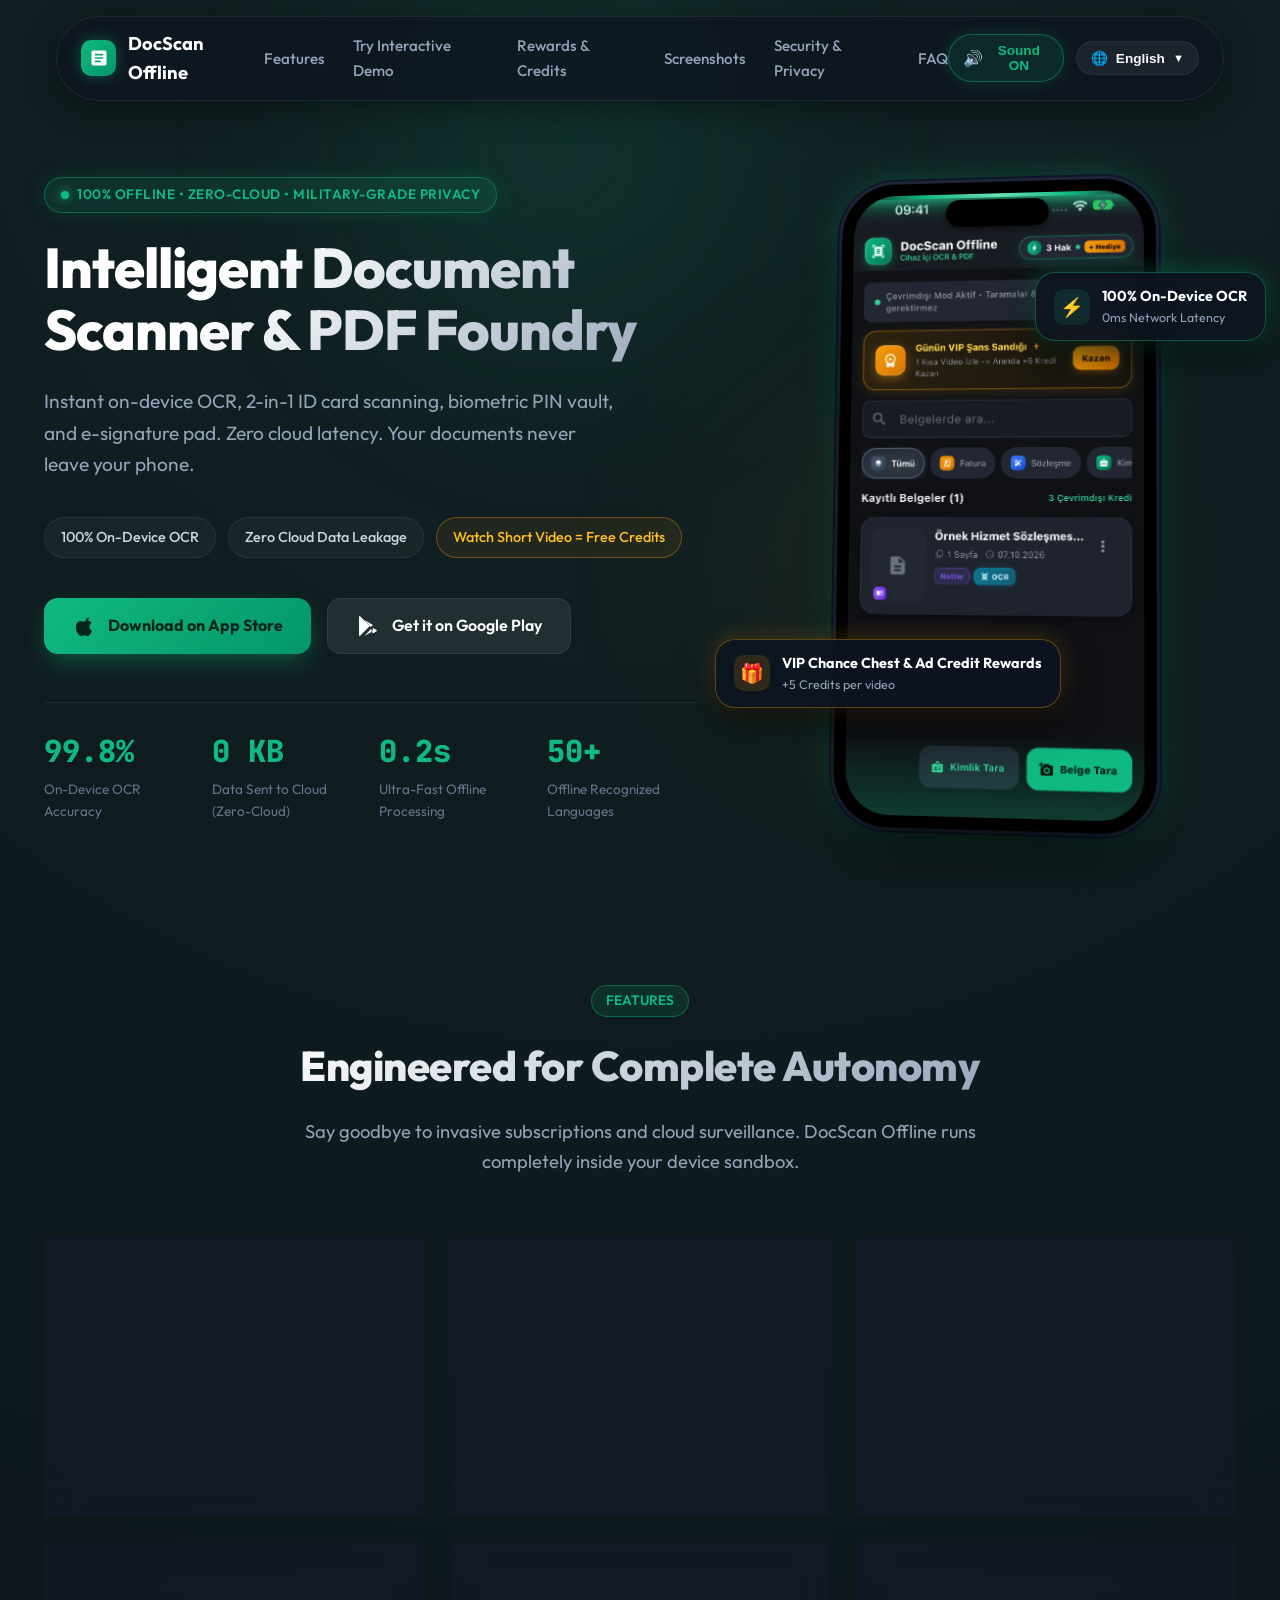
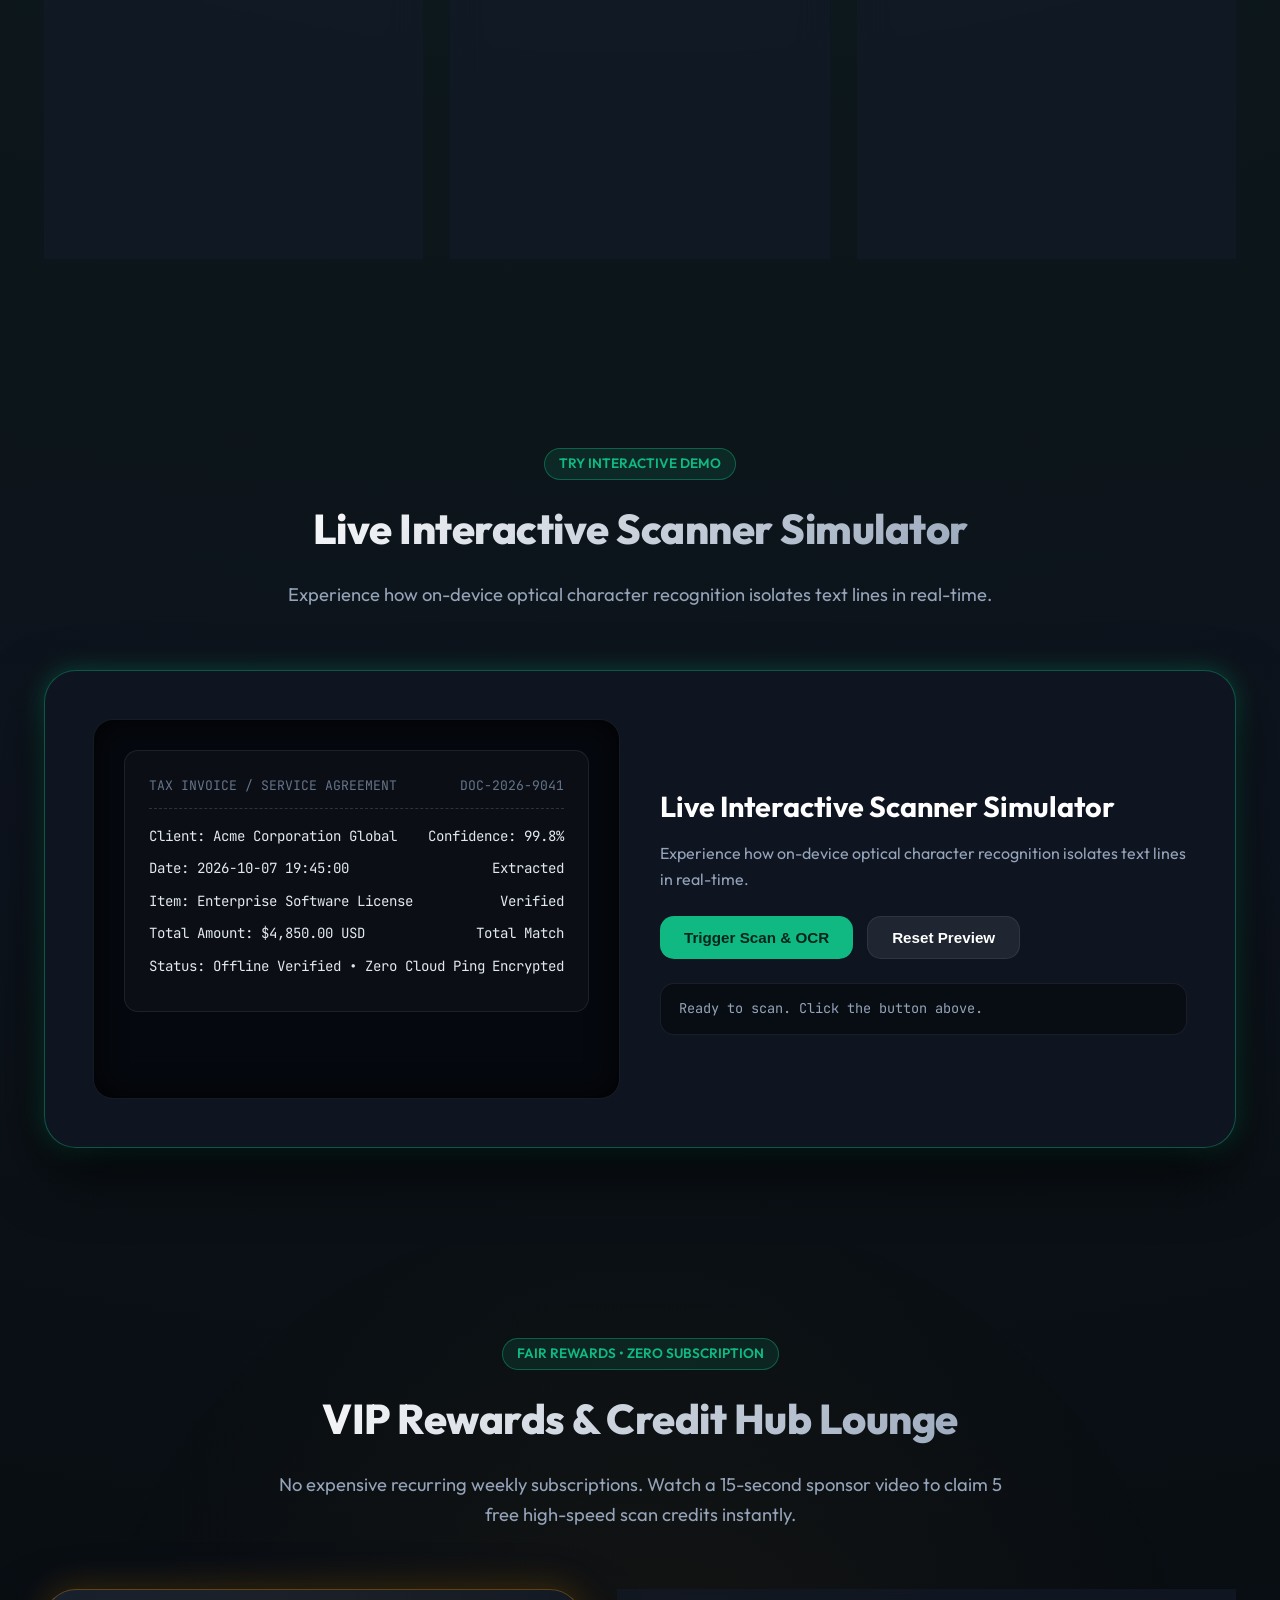
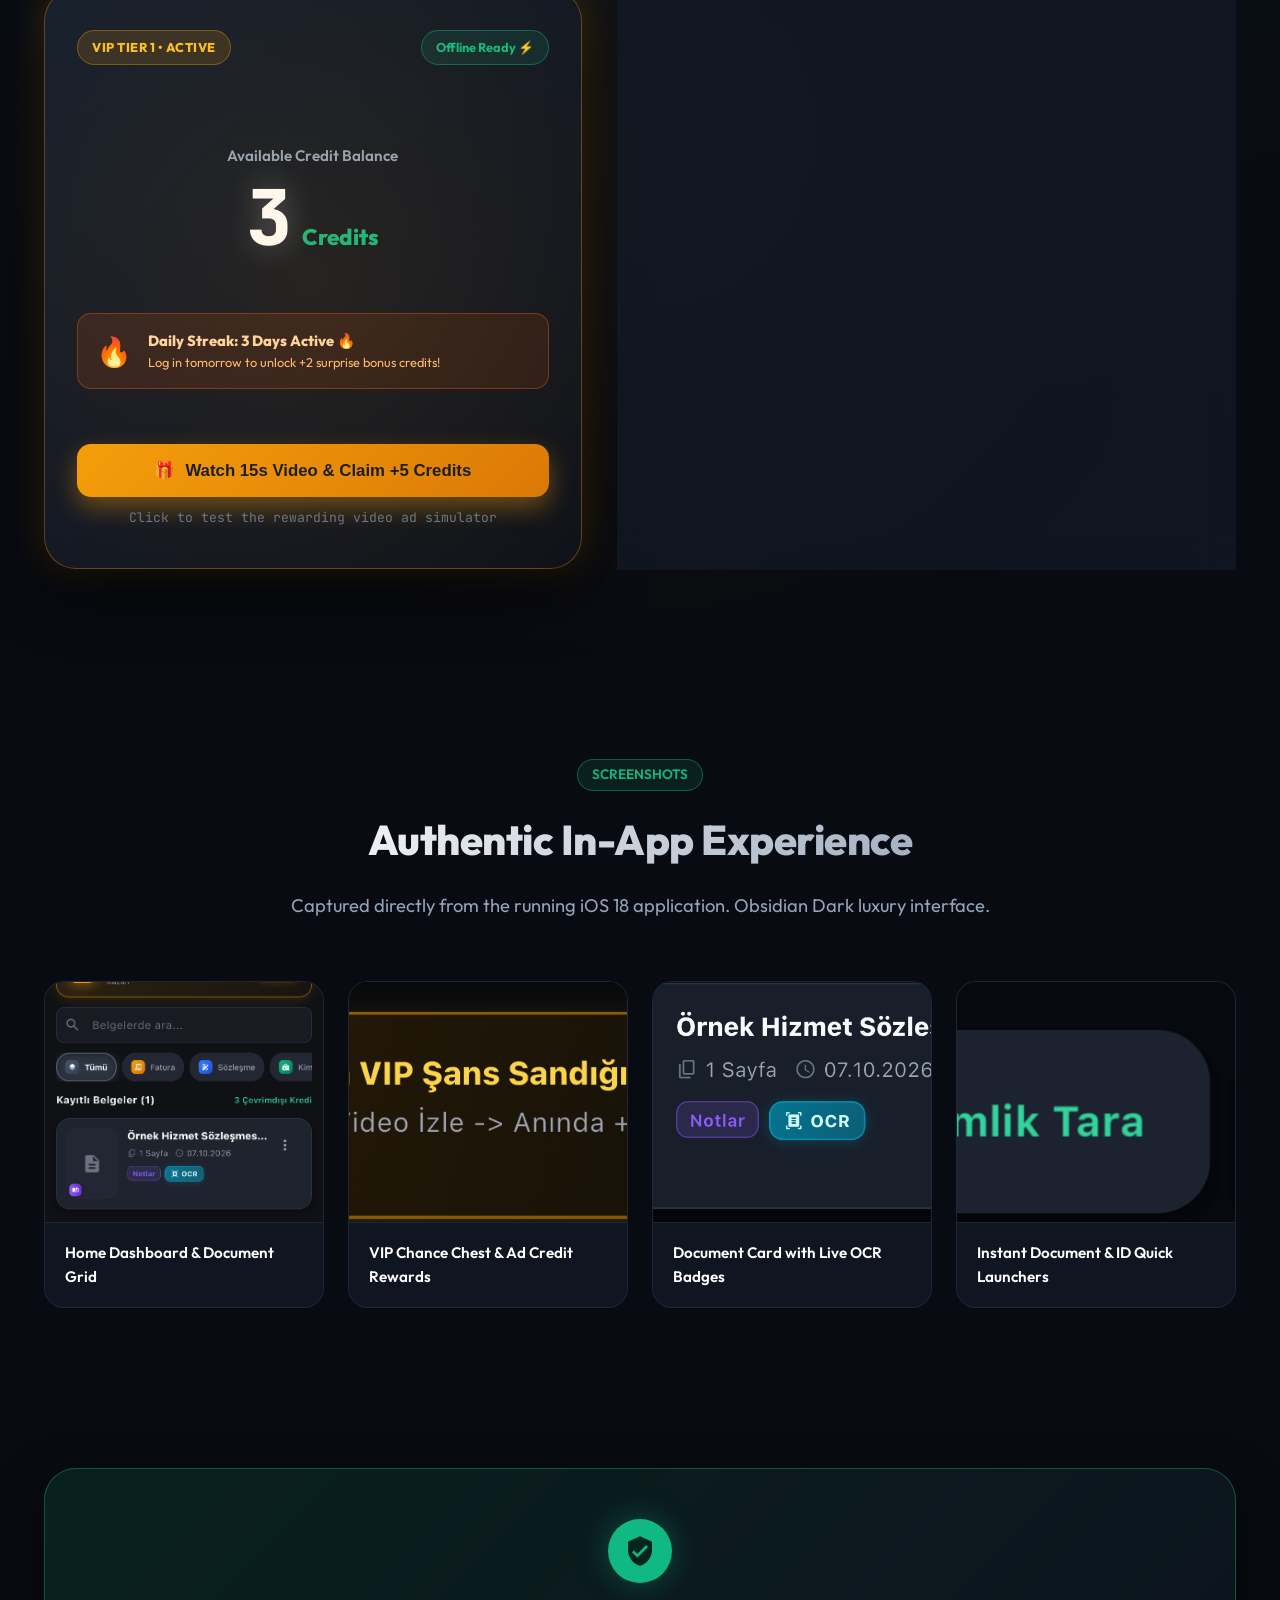
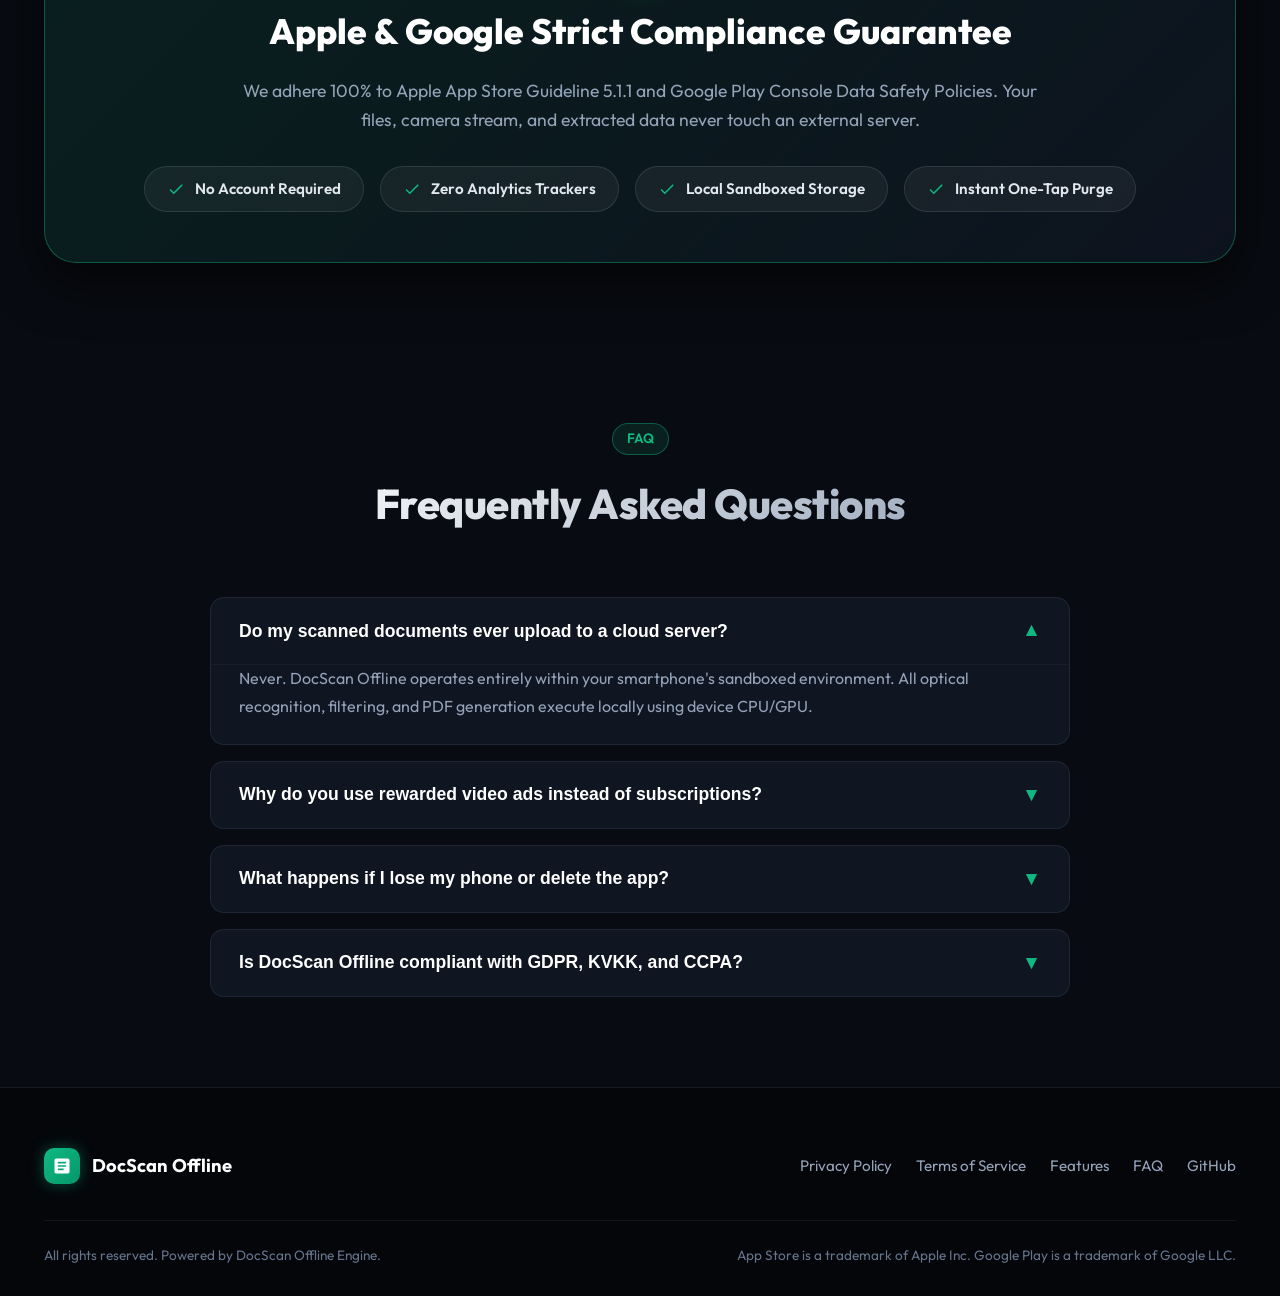
==== index.html @ 7c11349b "feat: official DocScan Offline showcase & privacy policy website" ====
<!DOCTYPE html>
<html lang="en" dir="ltr">
<head>
  <meta charset="UTF-8">
  <meta name="viewport" content="width=device-width, initial-scale=1.0">
  <title>DocScan Offline - Intelligent Document Scanner & On-Device OCR</title>
  <meta name="description" content="100% Offline Document Scanner with Neural On-Device OCR, 2-in-1 ID Card scanning, biometric PIN vault, and e-signatures. Zero cloud latency, zero data leaks.">
  <meta name="keywords" content="offline document scanner, on-device OCR, pdf scanner, id card scanner, flutter docscan, private pdf tool">
  
  <!-- Open Graph / Meta -->
  <meta property="og:type" content="website">
  <meta property="og:title" content="DocScan Offline - Private On-Device Document Scanner">
  <meta property="og:description" content="Scan, extract text, sign, and organize documents with 0 cloud transmission. 100% on-device processing.">
  <meta property="og:image" content="assets/screenshots/screenshot_home.png">

  <!-- Google Fonts: Outfit & JetBrains Mono -->
  <link rel="preconnect" href="https://fonts.googleapis.com">
  <link rel="preconnect" href="https://fonts.gstatic.com" crossorigin>
  <link href="https://fonts.googleapis.com/css2?family=JetBrains+Mono:wght@400;600;700&family=Outfit:wght@300;400;500;600;700;800;900&display=swap" rel="stylesheet">
  
  <link rel="stylesheet" href="css/style.css">
</head>
<body>
  <!-- Ambient Neon Glow Effects -->
  <div class="ambient-glow-1"></div>
  <div class="ambient-glow-2"></div>

  <!-- Header / Navigation -->
  <header class="navbar">
    <div class="nav-container">
      <a href="index.html" class="nav-logo">
        <div class="nav-logo-icon">
          <svg viewBox="0 0 24 24"><path d="M19 3H5c-1.1 0-2 .9-2 2v14c0 1.1.9 2 2 2h14c1.1 0 2-.9 2-2V5c0-1.1-.9-2-2-2zm-5 14H7v-2h7v2zm3-4H7v-2h10v2zm0-4H7V7h10v2z"/></svg>
        </div>
        <span>DocScan Offline</span>
      </a>

      <ul class="nav-links">
        <li><a href="#features" data-i18n="nav_features">Features</a></li>
        <li><a href="#simulator" data-i18n="cta_live_demo">Live Demo</a></li>
        <li><a href="#rewards" data-i18n="nav_rewards">Rewards & Credits</a></li>
        <li><a href="#screenshots" data-i18n="nav_screenshots">Screenshots</a></li>
        <li><a href="#security" data-i18n="nav_security">Security & Privacy</a></li>
        <li><a href="#faq" data-i18n="nav_faq">FAQ</a></li>
      </ul>

      <div class="nav-actions">
        <!-- Duolingo-style Sound FX Toggle -->
        <button id="sound-toggle-btn" class="sound-toggle-btn" type="button" aria-label="Toggle Sound Effects">
          <span id="sound-toggle-icon" class="sound-icon-anim">🔊</span>
          <span id="sound-toggle-label">Sound ON</span>
        </button>

        <!-- 10-Language Selector Dropdown -->
        <div class="lang-selector-box">
          <button id="lang-toggle-btn" class="lang-dropdown-btn" type="button" aria-label="Select Language">
            <span class="lang-globe-icon">🌐</span>
            <span id="current-lang-label">English</span>
            <span style="font-size: 0.7rem;">▼</span>
          </button>
          
          <div id="lang-dropdown-menu" class="lang-dropdown-menu">
            <button class="lang-option-btn" data-lang="en"><span class="lang-flag">🇺🇸</span> English</button>
            <button class="lang-option-btn" data-lang="tr"><span class="lang-flag">🇹🇷</span> Türkçe</button>
            <button class="lang-option-btn" data-lang="de"><span class="lang-flag">🇩🇪</span> Deutsch</button>
            <button class="lang-option-btn" data-lang="es"><span class="lang-flag">🇪🇸</span> Español</button>
            <button class="lang-option-btn" data-lang="fr"><span class="lang-flag">🇫🇷</span> Français</button>
            <button class="lang-option-btn" data-lang="it"><span class="lang-flag">🇮🇹</span> Italiano</button>
            <button class="lang-option-btn" data-lang="pt"><span class="lang-flag">🇧🇷</span> Português</button>
            <button class="lang-option-btn" data-lang="ru"><span class="lang-flag">🇷🇺</span> Русский</button>
            <button class="lang-option-btn" data-lang="ja"><span class="lang-flag">🇯🇵</span> 日本語</button>
            <button class="lang-option-btn" data-lang="ar"><span class="lang-flag">🇸🇦</span> العربية</button>
          </div>
        </div>
      </div>
    </div>
  </header>

  <!-- Hero Section -->
  <section class="hero-section">
    <div class="container hero-grid">
      <div class="hero-content">
        <div class="hero-tagline-badge">
          <span class="pulse-dot"></span>
          <span data-i18n="tagline">100% Offline • Zero-Cloud • Military-Grade Privacy</span>
        </div>

        <h1 class="hero-title" data-i18n="hero_title">Intelligent Document Scanner & PDF Foundry</h1>
        
        <p class="hero-subtitle" data-i18n="hero_subtitle">
          Instant on-device OCR, 2-in-1 ID card scanning, biometric PIN vault, and e-signature pad. Zero cloud latency. Your documents never leave your phone.
        </p>

        <!-- Feature Badges -->
        <div class="hero-badges-row">
          <span class="feature-pill" data-i18n="badge_offline">⚡ 100% On-Device OCR</span>
          <span class="feature-pill" data-i18n="badge_privacy">🛡️ Zero Cloud Data Leakage</span>
          <span class="feature-pill pill-vip" data-i18n="badge_ad">🎁 Watch Short Video = Free Credits</span>
        </div>

        <!-- CTA Store Buttons -->
        <div class="hero-cta-group">
          <a href="#download" class="btn-store btn-apple">
            <svg viewBox="0 0 24 24" fill="currentColor"><path d="M18.71 19.5c-.83 1.24-1.71 2.45-3.05 2.47-1.34.03-1.77-.79-3.29-.79-1.53 0-2 .77-3.27.82-1.31.05-2.3-1.32-3.14-2.53C4.25 17 2.94 12.45 4.7 9.39c.87-1.52 2.43-2.48 4.12-2.51 1.28-.02 2.5.87 3.29.87.78 0 2.26-1.07 3.81-.91.65.03 2.47.26 3.64 1.98-.09.06-2.17 1.28-2.15 3.81.03 3.02 2.65 4.03 2.68 4.04-.03.07-.42 1.44-1.38 2.83M15.97 6.37c.61-.75 1.04-1.8 0.92-2.87-.9.04-1.97.6-2.6 1.34-.56.64-.99 1.68-.86 2.71 1 .08 2-.45 2.54-1.18z"/></svg>
            <span data-i18n="cta_appstore">Download on App Store</span>
          </a>

          <a href="#download" class="btn-store btn-google">
            <svg viewBox="0 0 24 24" fill="currentColor"><path d="M3.609 1.814L13.793 12 3.61 22.186c-.354-.363-.56-.867-.56-1.428V3.242c0-.561.206-1.065.56-1.428zm11.243 11.244l2.122-2.122-8.528-4.924 6.406 7.046zm0 1.884l-6.406 7.046 8.528-4.924-2.122-2.122zm2.181-1.058l3.187 1.84c.828.478.828 1.258 0 1.736l-3.187 1.84-2.062-2.062 2.062-2.062z"/></svg>
            <span data-i18n="cta_playstore">Get it on Google Play</span>
          </a>
        </div>

        <!-- Live Statistics Counter -->
        <div class="stats-grid">
          <div class="stat-item">
            <h3 data-i18n="stat_accuracy">99.8%</h3>
            <p data-i18n="stat_accuracy_desc">On-Device OCR Accuracy</p>
          </div>
          <div class="stat-item">
            <h3 data-i18n="stat_privacy">0 KB</h3>
            <p data-i18n="stat_privacy_desc">Data Sent to Cloud (Zero-Cloud)</p>
          </div>
          <div class="stat-item">
            <h3 data-i18n="stat_speed">0.2s</h3>
            <p data-i18n="stat_speed_desc">Ultra-Fast Offline Processing</p>
          </div>
          <div class="stat-item">
            <h3 data-i18n="stat_languages">50+</h3>
            <p data-i18n="stat_languages_desc">Offline Recognized Languages</p>
          </div>
        </div>
      </div>

      <!-- Hero Visual: 3D Phone Chassis with Running App Screenshot -->
      <div class="hero-visual-wrapper">
        <div class="phone-device-card" id="interactive-phone">
          <div class="phone-notch"></div>
          
          <div class="phone-screen-inner">
            <!-- Laser scan sweep animation -->
            <div class="laser-scan-bar"></div>
            <div class="laser-glow-curtain"></div>
            
            <!-- Real App Screenshot from Running Flutter Simulator -->
            <img src="assets/screenshots/screenshot_home.png" alt="DocScan Offline Running on iOS 18" class="phone-screen-img">
          </div>
        </div>

        <!-- Floating Interactive Luxury Badges -->
        <div class="floating-badge badge-top-right">
          <div class="floating-badge-icon">⚡</div>
          <div class="floating-badge-text">
            <h4 data-i18n="badge_offline">100% On-Device OCR</h4>
            <p>0ms Network Latency</p>
          </div>
        </div>

        <div class="floating-badge badge-bottom-left">
          <div class="floating-badge-icon">🎁</div>
          <div class="floating-badge-text">
            <h4 data-i18n="screen2_caption">VIP Chance Chest</h4>
            <p>+5 Credits per video</p>
          </div>
        </div>
      </div>
    </div>
  </section>

  <!-- Features Grid Section -->
  <section class="features-section" id="features">
    <div class="container">
      <div class="section-header">
        <span class="section-tag" data-i18n="nav_features">Features</span>
        <h2 class="section-title" data-i18n="feat_title">Engineered for Complete Autonomy</h2>
        <p class="section-desc" data-i18n="feat_subtitle">Say goodbye to invasive subscriptions and cloud surveillance. DocScan Offline runs completely inside your device sandbox.</p>
      </div>

      <div class="features-grid">
        <!-- Feature 1: Offline OCR -->
        <div class="feature-card">
          <div class="feature-icon-box">🔍</div>
          <h3 data-i18n="f1_title">100% Offline OCR Engine</h3>
          <p data-i18n="f1_desc">Extract text from invoices, receipts, and contracts instantly without internet. Zero data leaks, zero cloud latency.</p>
        </div>

        <!-- Feature 2: 2-in-1 Dual-Sided ID -->
        <div class="feature-card">
          <div class="feature-icon-box">🪪</div>
          <h3 data-i18n="f2_title">2-in-1 Dual-Sided ID Scanner</h3>
          <p data-i18n="f2_desc">Scan the front and back of ID cards, driver licenses, and passports, auto-aligned into a single high-resolution A4 PDF.</p>
        </div>

        <!-- Feature 3: PIN & Biometric Vault -->
        <div class="feature-card">
          <div class="feature-icon-box">🔒</div>
          <h3 data-i18n="f3_title">Encrypted PIN & Vault Lock</h3>
          <p data-i18n="f3_desc">Protect confidential documents with a local 4-digit PIN lock. Documents are isolated in an encrypted sandbox.</p>
        </div>

        <!-- Feature 4: E-Signature & Watermark -->
        <div class="feature-card">
          <div class="feature-icon-box">✍️</div>
          <h3 data-i18n="f4_title">E-Signature & Watermark Stamper</h3>
          <p data-i18n="f4_desc">Sign contracts on-screen with vector precision and stamp custom 'CONFIDENTIAL' security watermarks.</p>
        </div>

        <!-- Feature 5: Smart Filters -->
        <div class="feature-card">
          <div class="feature-icon-box">📄</div>
          <h3 data-i18n="f5_title">Smart Filter & B&W Enhancement</h3>
          <p data-i18n="f5_desc">Proprietary image processing algorithms turn shadowed, wrinkled paper into crystal-clear laser-grade PDF prints.</p>
        </div>

        <!-- Feature 6: VIP Reward Chest -->
        <div class="feature-card card-gold">
          <div class="feature-icon-box">👑</div>
          <h3 data-i18n="f6_title">VIP Reward Chest (Fair Monetization)</h3>
          <p data-i18n="f6_desc">No expensive recurring monthly subscriptions. Watch a quick 15-second sponsor video to claim 5 free high-speed scan credits instantly.</p>
        </div>
      </div>
    </div>
  </section>

  <!-- Interactive Live Scanner Simulator -->
  <section class="demo-section" id="simulator">
    <div class="container">
      <div class="section-header">
        <span class="section-tag" data-i18n="cta_live_demo">Try Interactive Demo</span>
        <h2 class="section-title" data-i18n="demo_title">Live Interactive Scanner Simulator</h2>
        <p class="section-desc" data-i18n="demo_subtitle">Experience how on-device optical character recognition isolates text lines in real-time.</p>
      </div>

      <div class="demo-container-box">
        <!-- Interactive Paper Sheet Simulation -->
        <div class="demo-visual-side">
          <div class="demo-scan-line" id="demo-scan-line"></div>
          
          <div class="demo-paper-doc">
            <div class="doc-header-line">
              <span data-i18n="demo_doc_title">TAX INVOICE / SERVICE AGREEMENT</span>
              <span>DOC-2026-9041</span>
            </div>

            <div class="doc-text-line ocr-target">
              <span>Client: Acme Corporation Global</span>
              <span class="ocr-tag-badge">Confidence: 99.8%</span>
            </div>

            <div class="doc-text-line ocr-target">
              <span>Date: 2026-10-07 19:45:00</span>
              <span class="ocr-tag-badge">Extracted</span>
            </div>

            <div class="doc-text-line ocr-target">
              <span>Item: Enterprise Software License</span>
              <span class="ocr-tag-badge">Verified</span>
            </div>

            <div class="doc-text-line ocr-target">
              <span>Total Amount: $4,850.00 USD</span>
              <span class="ocr-tag-badge">Total Match</span>
            </div>

            <div class="doc-text-line ocr-target">
              <span>Status: Offline Verified • Zero Cloud Ping</span>
              <span class="ocr-tag-badge">Encrypted</span>
            </div>
          </div>
        </div>

        <!-- Controls -->
        <div class="demo-control-side">
          <h3 data-i18n="demo_title">Live Interactive Scanner Simulator</h3>
          <p data-i18n="demo_subtitle">Experience how on-device optical character recognition isolates text lines in real-time without uploading anything to the internet.</p>

          <div class="demo-btn-group">
            <button id="btn-run-scan" class="btn-demo-action btn-demo-primary" type="button" data-i18n="demo_btn_scan">Trigger Scan & OCR</button>
            <button id="btn-reset-scan" class="btn-demo-action btn-demo-secondary" type="button" data-i18n="demo_btn_reset">Reset Preview</button>
          </div>

          <div class="demo-status-box" id="demo-ocr-status" data-i18n="demo_ocr_status">
            Ready to scan. Click the button above.
          </div>
        </div>
      </div>
    </div>
  </section>

  <!-- VIP Rewards & Credit Hub Section -->
  <section class="rewards-hub-section" id="rewards">
    <div class="container">
      <div class="section-header">
        <span class="section-tag" data-i18n="hub_badge">FAIR REWARDS • ZERO SUBSCRIPTION</span>
        <h2 class="section-title" data-i18n="hub_title">VIP Rewards & Credit Hub Lounge</h2>
        <p class="section-desc" data-i18n="hub_subtitle">No expensive recurring weekly subscriptions. Watch a 15-second sponsor video to claim 5 free high-speed scan credits instantly.</p>
      </div>

      <div class="hub-container-grid">
        <!-- Interactive Credit Balance Card -->
        <div class="hub-balance-card">
          <div class="hub-top-pills">
            <span class="hub-vip-pill" data-i18n="hub_tier_badge">👑 VIP TIER 1 • ACTIVE</span>
            <span class="hub-offline-pill" data-i18n="hub_offline_badge">⚡ Offline Ready</span>
          </div>

          <div class="hub-balance-center">
            <p class="hub-balance-title" data-i18n="hub_balance">Available Credit Balance</p>
            <div class="hub-credit-display">
              <span id="hub-credits-counter" class="hub-credit-number">3</span>
              <span class="hub-credit-unit">Credits</span>
            </div>
          </div>

          <div class="hub-streak-bar">
            <div class="streak-flame">🔥</div>
            <div class="streak-text-box">
              <h4 data-i18n="hub_streak_txt">Daily Streak: 3 Days Active 🔥</h4>
              <p data-i18n="hub_streak_sub">Log in tomorrow to unlock +2 surprise bonus credits!</p>
            </div>
          </div>

          <!-- Interactive Claim Action Button -->
          <div class="hub-action-box">
            <button id="btn-claim-ad-credit" class="btn-claim-reward" type="button">
              <span class="claim-icon">🎁</span>
              <span id="btn-claim-text" data-i18n="hub_btn_watch">Watch 15s Video & Claim +5 Credits</span>
            </button>
            <p id="hub-claim-status" class="hub-claim-status">Click to test the rewarding video ad simulator</p>
          </div>
        </div>

        <!-- How Credits Are Spent Matrix -->
        <div class="hub-rules-card">
          <h3 class="rules-header-title">Transparent Credit Utility</h3>
          <p class="rules-header-sub">We believe in absolute transparency. Your credits never expire and work 100% offline.</p>

          <div class="rules-list">
            <div class="rule-item-box">
              <div class="rule-icon-circle cyan">🔍</div>
              <div class="rule-info">
                <h4 data-i18n="hub_rule_1">1 Credit: On-Device Neural OCR</h4>
                <p>Extract searchable, editable text from physical documents with 0 server latency.</p>
              </div>
            </div>

            <div class="rule-item-box">
              <div class="rule-icon-circle emerald">🪪</div>
              <div class="rule-info">
                <h4 data-i18n="hub_rule_2">1 Credit: 2-in-1 Dual-Sided ID Merge</h4>
                <p>Capture front & back of ID cards auto-stitched onto a single pristine A4 document.</p>
              </div>
            </div>

            <div class="rule-item-box">
              <div class="rule-icon-circle gold">📄</div>
              <div class="rule-info">
                <h4 data-i18n="hub_rule_3">0 Credits: Unlimited Standard PDF</h4>
                <p>Unlimited multi-page document scanning, camera edge cropping, and PDF exports are forever free.</p>
              </div>
            </div>
          </div>
        </div>
      </div>
    </div>
  </section>

  <!-- Real App Screenshot Gallery -->
  <section class="screenshots-section" id="screenshots">
    <div class="container">
      <div class="section-header">
        <span class="section-tag" data-i18n="nav_screenshots">Screenshots</span>
        <h2 class="section-title" data-i18n="screens_title">Authentic In-App Experience</h2>
        <p class="section-desc" data-i18n="screens_subtitle">Captured directly from the running iOS 18 application. Obsidian Dark luxury interface.</p>
      </div>

      <div class="screenshots-grid">
        <!-- 1. Full Dashboard -->
        <div class="screen-card-box">
          <div class="screen-img-wrap">
            <img src="assets/screenshots/screenshot_home.png" alt="Home Dashboard & Document Grid" loading="lazy">
          </div>
          <div class="screen-card-caption" data-i18n="screen1_caption">Home Dashboard & Document Grid</div>
        </div>

        <!-- 2. VIP Chance Chest -->
        <div class="screen-card-box">
          <div class="screen-img-wrap">
            <img src="assets/screenshots/feature_vip_chest.png" alt="VIP Chance Chest & Ad Credit Rewards" loading="lazy">
          </div>
          <div class="screen-card-caption" data-i18n="screen2_caption">VIP Chance Chest & Ad Credit Rewards</div>
        </div>

        <!-- 3. Document Card with OCR -->
        <div class="screen-card-box">
          <div class="screen-img-wrap">
            <img src="assets/screenshots/feature_doc_card.png" alt="Document Card with Live OCR Badges" loading="lazy">
          </div>
          <div class="screen-card-caption" data-i18n="screen3_caption">Document Card with Live OCR Badges</div>
        </div>

        <!-- 4. Quick Actions -->
        <div class="screen-card-box">
          <div class="screen-img-wrap">
            <img src="assets/screenshots/feature_actions.png" alt="Instant Document & ID Quick Launchers" loading="lazy">
          </div>
          <div class="screen-card-caption" data-i18n="screen4_caption">Instant Document & ID Quick Launchers</div>
        </div>
      </div>
    </div>
  </section>

  <!-- Security & Privacy Guarantee Banner (Store Policy Compliance) -->
  <section class="compliance-banner-section" id="security">
    <div class="container">
      <div class="compliance-box">
        <div class="compliance-badge-icon">
          <svg viewBox="0 0 24 24"><path d="M12 1L3 5v6c0 5.55 3.84 10.74 9 12 5.16-1.26 9-6.45 9-12V5l-9-4zm-2 16l-4-4 1.41-1.41L10 14.17l6.59-6.59L18 9l-8 8z"/></svg>
        </div>
        
        <h2 data-i18n="privacy_promise_title">Apple & Google Strict Compliance Guarantee</h2>
        <p data-i18n="privacy_promise_desc">We adhere 100% to Apple App Store Guideline 5.1.1 and Google Play Console Data Safety Policies. Your files, camera stream, and extracted data never touch an external server.</p>

        <div class="compliance-pills-row">
          <span class="compliance-pill">
            <svg viewBox="0 0 24 24"><path d="M9 16.17L4.83 12l-1.42 1.41L9 19 21 7l-1.41-1.41z"/></svg>
            <span data-i18n="privacy_pill_1">No Account Required</span>
          </span>
          <span class="compliance-pill">
            <svg viewBox="0 0 24 24"><path d="M9 16.17L4.83 12l-1.42 1.41L9 19 21 7l-1.41-1.41z"/></svg>
            <span data-i18n="privacy_pill_2">Zero Analytics Trackers</span>
          </span>
          <span class="compliance-pill">
            <svg viewBox="0 0 24 24"><path d="M9 16.17L4.83 12l-1.42 1.41L9 19 21 7l-1.41-1.41z"/></svg>
            <span data-i18n="privacy_pill_3">Local Sandboxed Storage</span>
          </span>
          <span class="compliance-pill">
            <svg viewBox="0 0 24 24"><path d="M9 16.17L4.83 12l-1.42 1.41L9 19 21 7l-1.41-1.41z"/></svg>
            <span data-i18n="privacy_pill_4">Instant One-Tap Purge</span>
          </span>
        </div>
      </div>
    </div>
  </section>

  <!-- FAQ Accordion -->
  <section class="faq-section" id="faq">
    <div class="container">
      <div class="section-header">
        <span class="section-tag" data-i18n="nav_faq">FAQ</span>
        <h2 class="section-title" data-i18n="faq_title">Frequently Asked Questions</h2>
      </div>

      <div class="faq-list">
        <div class="faq-item active">
          <button class="faq-question" type="button">
            <span data-i18n="faq_q1">Do my scanned documents ever upload to a cloud server?</span>
            <span class="faq-icon-arrow">▼</span>
          </button>
          <div class="faq-answer">
            <p data-i18n="faq_a1">Never. DocScan Offline operates entirely within your smartphone's sandboxed environment. All optical recognition, filtering, and PDF generation execute locally using device CPU/GPU.</p>
          </div>
        </div>

        <div class="faq-item">
          <button class="faq-question" type="button">
            <span data-i18n="faq_q2">Why do you use rewarded video ads instead of subscriptions?</span>
            <span class="faq-icon-arrow">▼</span>
          </button>
          <div class="faq-answer">
            <p data-i18n="faq_a2">Traditional scanner apps demand $10/week subscriptions. We believe scanning should be accessible to everyone. Our VIP Reward Chest gives you free scan credits simply by watching a non-intrusive short sponsored clip.</p>
          </div>
        </div>

        <div class="faq-item">
          <button class="faq-question" type="button">
            <span data-i18n="faq_q3">What happens if I lose my phone or delete the app?</span>
            <span class="faq-icon-arrow">▼</span>
          </button>
          <div class="faq-answer">
            <p data-i18n="faq_a3">Because we respect your privacy and never store files on remote servers, your documents exist solely on your physical device. We recommend backing up critical PDFs to your personal iCloud Drive or Google Drive.</p>
          </div>
        </div>

        <div class="faq-item">
          <button class="faq-question" type="button">
            <span data-i18n="faq_q4">Is DocScan Offline compliant with GDPR, KVKK, and CCPA?</span>
            <span class="faq-icon-arrow">▼</span>
          </button>
          <div class="faq-answer">
            <p data-i18n="faq_a4">Yes, 100%. Under GDPR/KVKK 'Right to be Forgotten', simply deleting a document inside the app physically purges all associated files and caches permanently.</p>
          </div>
        </div>
      </div>
    </div>
  </section>

  <!-- Footer -->
  <footer class="footer">
    <div class="container">
      <div class="footer-top">
        <a href="index.html" class="nav-logo">
          <div class="nav-logo-icon">
            <svg viewBox="0 0 24 24"><path d="M19 3H5c-1.1 0-2 .9-2 2v14c0 1.1.9 2 2 2h14c1.1 0 2-.9 2-2V5c0-1.1-.9-2-2-2zm-5 14H7v-2h7v2zm3-4H7v-2h10v2zm0-4H7V7h10v2z"/></svg>
          </div>
          <span>DocScan Offline</span>
        </a>

        <ul class="footer-links">
          <li><a href="privacy.html" data-i18n="nav_privacy">Privacy Policy</a></li>
          <li><a href="terms.html" data-i18n="nav_terms">Terms of Service</a></li>
          <li><a href="#features" data-i18n="nav_features">Features</a></li>
          <li><a href="#faq" data-i18n="nav_faq">FAQ</a></li>
          <li><a href="https://github.com" target="_blank" rel="noopener">GitHub</a></li>
        </ul>
      </div>

      <div class="footer-bottom">
        <p data-i18n="footer_rights">All rights reserved. Powered by DocScan Offline Engine.</p>
        <p data-i18n="footer_store_disclaimer">App Store is a trademark of Apple Inc. Google Play is a trademark of Google LLC.</p>
      </div>
    </div>
  </footer>

  <script src="js/sound-fx.js"></script>
  <script src="js/i18n.js"></script>
  <script src="js/main.js"></script>
</body>
</html>
---- css/style.css ----
/* ==========================================================================
   DocScan Offline - Luxury Obsidian & Tech Emerald Design System
   Rich Animations, Glassmorphism, 3D Phone Mockup, RTL Arabic Support
   ========================================================================== */

:root {
  --bg-primary: #080B11;
  --bg-secondary: #0E1420;
  --bg-tertiary: #141D2D;
  --bg-card: rgba(19, 27, 41, 0.7);
  --bg-card-hover: rgba(28, 40, 60, 0.85);
  
  --emerald-neon: #10B981;
  --emerald-glow: rgba(16, 185, 129, 0.35);
  --emerald-subtle: rgba(16, 185, 129, 0.12);
  --gold-accent: #F59E0B;
  --gold-glow: rgba(245, 158, 11, 0.25);
  
  --text-primary: #F8FAFC;
  --text-secondary: #94A3B8;
  --text-muted: #64748B;
  
  --border-subtle: rgba(148, 163, 184, 0.12);
  --border-glow: rgba(16, 185, 129, 0.4);
  --border-gold: rgba(245, 158, 11, 0.35);

  --font-sans: 'Outfit', -apple-system, BlinkMacSystemFont, 'Segoe UI', Roboto, Helvetica, Arial, sans-serif;
  --font-mono: 'JetBrains Mono', 'Fira Code', monospace;
  
  --radius-sm: 8px;
  --radius-md: 14px;
  --radius-lg: 20px;
  --radius-xl: 32px;
  --radius-full: 9999px;
  
  --shadow-card: 0 10px 30px -10px rgba(0, 0, 0, 0.5), 0 0 1px 1px rgba(255, 255, 255, 0.05);
  --shadow-neon: 0 0 25px var(--emerald-glow);
  --transition-fast: 0.2s cubic-bezier(0.16, 1, 0.3, 1);
  --transition-smooth: 0.4s cubic-bezier(0.16, 1, 0.3, 1);
}

/* Reset & Base */
*, *::before, *::after {
  box-sizing: border-box;
  margin: 0;
  padding: 0;
}

html {
  scroll-behavior: smooth;
  font-family: var(--font-sans);
  background-color: var(--bg-primary);
  color: var(--text-primary);
  line-height: 1.6;
  overflow-x: hidden;
  -webkit-font-smoothing: antialiased;
}

body {
  position: relative;
  min-height: 100vh;
  overflow-x: hidden;
  background: radial-gradient(circle at 50% 0%, #112224 0%, #080B11 60%);
}

/* Background Ambient Glows */
.ambient-glow-1 {
  position: fixed;
  top: -150px;
  left: 20%;
  width: 600px;
  height: 600px;
  background: radial-gradient(circle, rgba(16, 185, 129, 0.15) 0%, transparent 70%);
  filter: blur(80px);
  pointer-events: none;
  z-index: 0;
  animation: pulseGlow 8s ease-in-out infinite alternate;
}

.ambient-glow-2 {
  position: fixed;
  bottom: 10%;
  right: 10%;
  width: 500px;
  height: 500px;
  background: radial-gradient(circle, rgba(245, 158, 11, 0.08) 0%, transparent 70%);
  filter: blur(90px);
  pointer-events: none;
  z-index: 0;
}

@keyframes pulseGlow {
  0% { transform: scale(1) translateY(0); opacity: 0.7; }
  100% { transform: scale(1.15) translateY(40px); opacity: 1; }
}

/* Container */
.container {
  width: 100%;
  max-width: 1240px;
  margin: 0 auto;
  padding: 0 24px;
  position: relative;
  z-index: 2;
}

/* Navigation */
.navbar {
  position: sticky;
  top: 16px;
  z-index: 100;
  margin: 0 auto;
  max-width: 1200px;
  padding: 0 16px;
}

.nav-container {
  display: flex;
  align-items: center;
  justify-content: space-between;
  padding: 12px 24px;
  background: rgba(14, 20, 32, 0.8);
  backdrop-filter: blur(20px);
  -webkit-backdrop-filter: blur(20px);
  border: 1px solid var(--border-subtle);
  border-radius: var(--radius-full);
  box-shadow: 0 8px 32px rgba(0, 0, 0, 0.4);
}

.nav-logo {
  display: flex;
  align-items: center;
  gap: 12px;
  text-decoration: none;
  color: #fff;
  font-weight: 700;
  font-size: 1.15rem;
}

.nav-logo-icon {
  width: 36px;
  height: 36px;
  background: linear-gradient(135deg, #10B981, #059669);
  border-radius: 10px;
  display: flex;
  align-items: center;
  justify-content: center;
  box-shadow: 0 0 15px rgba(16, 185, 129, 0.4);
}

.nav-logo-icon svg {
  width: 20px;
  height: 20px;
  fill: #fff;
}

.nav-links {
  display: flex;
  align-items: center;
  gap: 28px;
  list-style: none;
}

.nav-links a {
  text-decoration: none;
  color: var(--text-secondary);
  font-size: 0.95rem;
  font-weight: 500;
  transition: color var(--transition-fast);
}

.nav-links a:hover {
  color: var(--emerald-neon);
}

.nav-actions {
  display: flex;
  align-items: center;
  gap: 12px;
}

/* Sound FX Toggle Button */
.sound-toggle-btn {
  display: flex;
  align-items: center;
  gap: 6px;
  background: rgba(16, 185, 129, 0.12);
  border: 1px solid var(--border-glow);
  color: var(--emerald-neon);
  padding: 8px 14px;
  border-radius: var(--radius-full);
  font-size: 0.85rem;
  font-weight: 700;
  cursor: pointer;
  transition: all var(--transition-fast);
  box-shadow: 0 0 15px rgba(16, 185, 129, 0.2);
}

.sound-toggle-btn:hover {
  background: rgba(16, 185, 129, 0.22);
  transform: scale(1.04);
}

.sound-toggle-btn.sound-muted {
  background: rgba(255, 255, 255, 0.05);
  border-color: var(--border-subtle);
  color: var(--text-muted);
  box-shadow: none;
}

.sound-icon-anim {
  font-size: 1rem;
}

/* Language Selector Dropdown */
.lang-selector-box {
  position: relative;
}

.lang-dropdown-btn {
  display: flex;
  align-items: center;
  gap: 8px;
  background: rgba(255, 255, 255, 0.06);
  border: 1px solid var(--border-subtle);
  color: var(--text-primary);
  padding: 8px 14px;
  border-radius: var(--radius-full);
  font-size: 0.85rem;
  font-weight: 600;
  cursor: pointer;
  transition: all var(--transition-fast);
}

.lang-dropdown-btn:hover {
  background: rgba(16, 185, 129, 0.15);
  border-color: var(--emerald-neon);
}

.lang-dropdown-menu {
  display: none;
  position: absolute;
  top: calc(100% + 8px);
  right: 0;
  background: var(--bg-secondary);
  border: 1px solid var(--border-subtle);
  border-radius: var(--radius-md);
  box-shadow: 0 12px 36px rgba(0,0,0,0.6);
  backdrop-filter: blur(16px);
  padding: 8px;
  min-width: 170px;
  z-index: 1000;
}

.lang-dropdown-menu.active {
  display: block;
  animation: fadeInDown 0.2s ease forwards;
}

.lang-option-btn {
  display: flex;
  align-items: center;
  gap: 10px;
  width: 100%;
  padding: 8px 12px;
  background: none;
  border: none;
  color: var(--text-secondary);
  font-size: 0.88rem;
  font-weight: 500;
  border-radius: var(--radius-sm);
  text-align: left;
  cursor: pointer;
  transition: all var(--transition-fast);
}

.lang-option-btn:hover {
  background: rgba(16, 185, 129, 0.12);
  color: #fff;
}

.lang-flag {
  font-size: 1.1rem;
}

/* Mobile Menu Toggle */
.mobile-menu-btn {
  display: none;
  background: none;
  border: none;
  color: var(--text-primary);
  font-size: 1.5rem;
  cursor: pointer;
}

/* Hero Section */
.hero-section {
  padding: 90px 0 60px;
  position: relative;
}

.hero-grid {
  display: grid;
  grid-template-columns: 1.15fr 0.85fr;
  align-items: center;
  gap: 60px;
}

.hero-content {
  position: relative;
  z-index: 2;
}

.hero-tagline-badge {
  display: inline-flex;
  align-items: center;
  gap: 8px;
  padding: 6px 16px;
  background: var(--emerald-subtle);
  border: 1px solid var(--border-glow);
  border-radius: var(--radius-full);
  color: var(--emerald-neon);
  font-size: 0.85rem;
  font-weight: 600;
  letter-spacing: 0.5px;
  text-transform: uppercase;
  margin-bottom: 24px;
  box-shadow: 0 0 20px rgba(16, 185, 129, 0.15);
}

.pulse-dot {
  width: 8px;
  height: 8px;
  background-color: var(--emerald-neon);
  border-radius: 50%;
  box-shadow: 0 0 10px var(--emerald-neon);
  animation: blinkDot 1.6s infinite;
}

@keyframes blinkDot {
  0%, 100% { opacity: 1; transform: scale(1); }
  50% { opacity: 0.4; transform: scale(0.8); }
}

.hero-title {
  font-size: 3.5rem;
  font-weight: 800;
  line-height: 1.12;
  letter-spacing: -1px;
  margin-bottom: 24px;
  background: linear-gradient(135deg, #FFFFFF 30%, #94A3B8 100%);
  -webkit-background-clip: text;
  -webkit-text-fill-color: transparent;
}

.hero-subtitle {
  font-size: 1.2rem;
  color: var(--text-secondary);
  line-height: 1.65;
  margin-bottom: 36px;
  max-width: 580px;
}

.hero-badges-row {
  display: flex;
  flex-wrap: wrap;
  gap: 12px;
  margin-bottom: 40px;
}

.feature-pill {
  display: inline-flex;
  align-items: center;
  gap: 8px;
  padding: 8px 16px;
  background: rgba(255, 255, 255, 0.04);
  border: 1px solid var(--border-subtle);
  border-radius: var(--radius-full);
  font-size: 0.9rem;
  color: #CBD5E1;
  font-weight: 500;
}

.pill-vip {
  border-color: var(--border-gold);
  background: rgba(245, 158, 11, 0.08);
  color: #FBBF24;
}

/* CTA Download Buttons */
.hero-cta-group {
  display: flex;
  flex-wrap: wrap;
  gap: 16px;
  margin-bottom: 48px;
}

.btn-store {
  display: inline-flex;
  align-items: center;
  gap: 12px;
  padding: 14px 28px;
  border-radius: var(--radius-md);
  text-decoration: none;
  font-weight: 600;
  transition: all var(--transition-smooth);
}

.btn-apple {
  background: linear-gradient(135deg, #10B981 0%, #059669 100%);
  color: #04251B;
  font-weight: 700;
  box-shadow: 0 10px 25px -5px rgba(16, 185, 129, 0.4);
}

.btn-apple:hover {
  transform: translateY(-2px);
  box-shadow: 0 15px 35px -5px rgba(16, 185, 129, 0.6);
  filter: brightness(1.1);
}

.btn-google {
  background: rgba(255, 255, 255, 0.08);
  color: #fff;
  border: 1px solid var(--border-subtle);
}

.btn-google:hover {
  background: rgba(255, 255, 255, 0.14);
  transform: translateY(-2px);
  border-color: var(--emerald-neon);
}

.btn-store svg {
  width: 24px;
  height: 24px;
}

/* Live Stats Row */
.stats-grid {
  display: grid;
  grid-template-columns: repeat(4, 1fr);
  gap: 20px;
  padding-top: 24px;
  border-top: 1px solid var(--border-subtle);
}

.stat-item h3 {
  font-size: 1.9rem;
  font-weight: 800;
  color: var(--emerald-neon);
  font-family: var(--font-mono);
}

.stat-item p {
  font-size: 0.85rem;
  color: var(--text-muted);
  margin-top: 4px;
}

/* Phone Mockup Frame with 3D Tilt & Floating Badges */
.hero-visual-wrapper {
  position: relative;
  display: flex;
  justify-content: center;
  align-items: center;
  perspective: 1200px;
}

.phone-device-card {
  position: relative;
  width: 320px;
  height: 650px;
  background: #000;
  border-radius: 54px;
  padding: 12px;
  box-shadow: 
    0 25px 60px -15px rgba(0, 0, 0, 0.9),
    0 0 0 3px #1E293B,
    0 0 0 5px #0F172A,
    0 0 40px var(--emerald-glow);
  transform: rotateY(-6deg) rotateX(4deg);
  transition: transform var(--transition-smooth), box-shadow var(--transition-smooth);
  cursor: pointer;
  overflow: hidden;
}

.phone-device-card:hover {
  transform: rotateY(0deg) rotateX(0deg) scale(1.02);
  box-shadow: 
    0 35px 80px -15px rgba(0, 0, 0, 0.95),
    0 0 0 3px var(--emerald-neon),
    0 0 50px rgba(16, 185, 129, 0.5);
}

/* Dynamic Island & Speaker Notch */
.phone-notch {
  position: absolute;
  top: 18px;
  left: 50%;
  transform: translateX(-50%);
  width: 105px;
  height: 28px;
  background: #000;
  border-radius: 20px;
  z-index: 20;
  box-shadow: 0 2px 6px rgba(0,0,0,0.5);
}

.phone-screen-inner {
  position: relative;
  width: 100%;
  height: 100%;
  border-radius: 44px;
  overflow: hidden;
  background: #080B11;
}

.phone-screen-img {
  width: 100%;
  height: 100%;
  object-fit: cover;
  display: block;
}

/* Scanning Laser Line Animation */
.laser-scan-bar {
  position: absolute;
  left: 0;
  right: 0;
  top: 0;
  height: 4px;
  background: linear-gradient(90deg, transparent, #10B981, #6EE7B7, #10B981, transparent);
  box-shadow: 0 0 20px 4px #10B981, 0 0 8px #6EE7B7;
  z-index: 10;
  pointer-events: none;
  animation: sweepLaser 3.5s ease-in-out infinite alternate;
}

.laser-glow-curtain {
  position: absolute;
  left: 0;
  right: 0;
  bottom: 0;
  height: 80px;
  background: linear-gradient(to top, rgba(16, 185, 129, 0.25), transparent);
  pointer-events: none;
}

@keyframes sweepLaser {
  0% { top: 4%; }
  100% { top: 92%; }
}

/* Floating Luxury Badges */
.floating-badge {
  position: absolute;
  display: flex;
  align-items: center;
  gap: 12px;
  padding: 12px 18px;
  background: rgba(14, 20, 32, 0.85);
  backdrop-filter: blur(16px);
  border: 1px solid var(--border-glow);
  border-radius: var(--radius-lg);
  box-shadow: 0 15px 35px rgba(0,0,0,0.6), var(--shadow-neon);
  z-index: 25;
  animation: floatBadge 4s ease-in-out infinite alternate;
}

.badge-top-right {
  top: 15%;
  right: -30px;
  animation-delay: 0.5s;
}

.badge-bottom-left {
  bottom: 18%;
  left: -40px;
  border-color: var(--border-gold);
  box-shadow: 0 15px 35px rgba(0,0,0,0.6), 0 0 25px var(--gold-glow);
  animation-delay: 1.2s;
}

.floating-badge-icon {
  width: 36px;
  height: 36px;
  border-radius: 10px;
  background: var(--emerald-subtle);
  display: flex;
  align-items: center;
  justify-content: center;
  color: var(--emerald-neon);
  font-size: 1.2rem;
}

.badge-bottom-left .floating-badge-icon {
  background: rgba(245, 158, 11, 0.15);
  color: var(--gold-accent);
}

.floating-badge-text h4 {
  font-size: 0.9rem;
  font-weight: 700;
  color: #fff;
}

.floating-badge-text p {
  font-size: 0.78rem;
  color: var(--text-secondary);
}

@keyframes floatBadge {
  0% { transform: translateY(0px); }
  100% { transform: translateY(-16px); }
}

/* Section Common */
.section-header {
  text-align: center;
  max-width: 760px;
  margin: 0 auto 60px;
}

.section-tag {
  display: inline-block;
  padding: 4px 14px;
  background: var(--emerald-subtle);
  border: 1px solid var(--border-glow);
  border-radius: var(--radius-full);
  color: var(--emerald-neon);
  font-size: 0.85rem;
  font-weight: 600;
  text-transform: uppercase;
  margin-bottom: 16px;
}

.section-title {
  font-size: 2.6rem;
  font-weight: 800;
  letter-spacing: -0.5px;
  margin-bottom: 18px;
  background: linear-gradient(135deg, #FFFFFF, #94A3B8);
  -webkit-background-clip: text;
  -webkit-text-fill-color: transparent;
}

.section-desc {
  font-size: 1.15rem;
  color: var(--text-secondary);
  line-height: 1.6;
}

/* Features Grid */
.features-section {
  padding: 100px 0;
  position: relative;
}

.features-grid {
  display: grid;
  grid-template-columns: repeat(3, 1fr);
  gap: 28px;
}

.feature-card {
  position: relative;
  background: var(--bg-card);
  border: 1px solid var(--border-subtle);
  border-radius: var(--radius-lg);
  padding: 36px 30px;
  backdrop-filter: blur(16px);
  transition: all var(--transition-smooth);
  overflow: hidden;
}

.feature-card::before {
  content: '';
  position: absolute;
  top: 0;
  left: 0;
  right: 0;
  height: 3px;
  background: linear-gradient(90deg, transparent, var(--emerald-neon), transparent);
  opacity: 0;
  transition: opacity var(--transition-fast);
}

.feature-card:hover {
  background: var(--bg-card-hover);
  border-color: var(--border-glow);
  transform: translateY(-6px);
  box-shadow: 0 20px 40px -10px rgba(0, 0, 0, 0.6), var(--shadow-neon);
}

.feature-card:hover::before {
  opacity: 1;
}

.feature-icon-box {
  width: 58px;
  height: 58px;
  border-radius: var(--radius-md);
  background: var(--emerald-subtle);
  border: 1px solid var(--border-glow);
  display: flex;
  align-items: center;
  justify-content: center;
  margin-bottom: 24px;
  color: var(--emerald-neon);
  font-size: 1.6rem;
}

.card-gold .feature-icon-box {
  background: rgba(245, 158, 11, 0.12);
  border-color: var(--border-gold);
  color: var(--gold-accent);
}

.feature-card h3 {
  font-size: 1.35rem;
  font-weight: 700;
  margin-bottom: 14px;
  color: #fff;
}

.feature-card p {
  font-size: 0.95rem;
  color: var(--text-secondary);
  line-height: 1.65;
}

/* Interactive Simulator / Live Demo Section */
.demo-section {
  padding: 90px 0;
  background: linear-gradient(180deg, transparent 0%, rgba(14, 20, 32, 0.8) 50%, transparent 100%);
}

.demo-container-box {
  display: grid;
  grid-template-columns: 1fr 1fr;
  gap: 40px;
  background: var(--bg-secondary);
  border: 1px solid var(--border-glow);
  border-radius: var(--radius-xl);
  padding: 48px;
  box-shadow: 0 25px 60px rgba(0,0,0,0.7), var(--shadow-neon);
}

.demo-visual-side {
  position: relative;
  background: #05080E;
  border: 1px solid var(--border-subtle);
  border-radius: var(--radius-lg);
  padding: 30px;
  min-height: 380px;
  overflow: hidden;
  box-shadow: inset 0 0 30px rgba(0,0,0,0.8);
}

.demo-paper-doc {
  background: #0B0E14;
  border: 1px solid rgba(255, 255, 255, 0.08);
  border-radius: var(--radius-md);
  padding: 24px;
  font-family: var(--font-mono);
  position: relative;
}

.doc-header-line {
  display: flex;
  justify-content: space-between;
  border-bottom: 1px dashed rgba(255, 255, 255, 0.15);
  padding-bottom: 12px;
  margin-bottom: 16px;
  font-size: 0.82rem;
  color: var(--text-muted);
}

.doc-text-line {
  margin-bottom: 10px;
  font-size: 0.88rem;
  color: #E2E8F0;
  display: flex;
  align-items: center;
  justify-content: space-between;
  position: relative;
  transition: all 0.3s;
}

.ocr-highlight {
  background: rgba(16, 185, 129, 0.25);
  color: #6EE7B7;
  padding: 2px 6px;
  border-radius: 4px;
  border-left: 2px solid var(--emerald-neon);
}

.demo-scan-line {
  display: none;
  position: absolute;
  top: 0;
  left: 0;
  right: 0;
  height: 3px;
  background: #10B981;
  box-shadow: 0 0 15px 3px #10B981;
}

.demo-scan-line.active {
  display: block;
  animation: demoScanLaser 2s linear infinite;
}

@keyframes demoScanLaser {
  0% { top: 0%; }
  100% { top: 100%; }
}

.demo-control-side {
  display: flex;
  flex-direction: column;
  justify-content: center;
}

.demo-control-side h3 {
  font-size: 1.8rem;
  font-weight: 700;
  margin-bottom: 12px;
  color: #fff;
}

.demo-control-side p {
  color: var(--text-secondary);
  margin-bottom: 24px;
  line-height: 1.6;
}

.demo-btn-group {
  display: flex;
  gap: 14px;
  margin-bottom: 24px;
}

.btn-demo-action {
  padding: 12px 24px;
  border-radius: var(--radius-md);
  font-weight: 600;
  font-size: 0.95rem;
  cursor: pointer;
  border: none;
  transition: all var(--transition-fast);
}

.btn-demo-primary {
  background: var(--emerald-neon);
  color: #04251B;
}

.btn-demo-primary:hover {
  background: #34D399;
  transform: translateY(-2px);
  box-shadow: 0 0 20px var(--emerald-glow);
}

.btn-demo-secondary {
  background: rgba(255, 255, 255, 0.08);
  color: #fff;
  border: 1px solid var(--border-subtle);
}

.demo-status-box {
  background: rgba(0,0,0,0.4);
  border: 1px solid var(--border-subtle);
  border-radius: var(--radius-md);
  padding: 14px 18px;
  font-family: var(--font-mono);
  font-size: 0.85rem;
  color: var(--text-secondary);
}

.demo-status-box.active {
  border-color: var(--emerald-neon);
  color: var(--emerald-neon);
}

/* Real App Screenshot Gallery */
.screenshots-section {
  padding: 90px 0;
}

.screenshots-grid {
  display: grid;
  grid-template-columns: repeat(4, 1fr);
  gap: 24px;
}

.screen-card-box {
  background: var(--bg-card);
  border: 1px solid var(--border-subtle);
  border-radius: var(--radius-lg);
  overflow: hidden;
  transition: all var(--transition-smooth);
}

.screen-card-box:hover {
  border-color: var(--border-glow);
  transform: translateY(-8px);
  box-shadow: 0 20px 40px rgba(0,0,0,0.7), var(--shadow-neon);
}

.screen-img-wrap {
  width: 100%;
  height: 240px;
  overflow: hidden;
  background: #000;
  display: flex;
  align-items: center;
  justify-content: center;
}

.screen-img-wrap img {
  width: 100%;
  height: 100%;
  object-fit: cover;
  transition: transform var(--transition-smooth);
}

.screen-card-box:hover .screen-img-wrap img {
  transform: scale(1.06);
}

.screen-card-caption {
  padding: 18px 20px;
  font-weight: 600;
  font-size: 0.95rem;
  color: #fff;
  border-top: 1px solid var(--border-subtle);
}

/* Privacy & Store Compliance Guarantee Banner */
.compliance-banner-section {
  padding: 70px 0;
}

.compliance-box {
  background: linear-gradient(135deg, rgba(16, 185, 129, 0.12), rgba(14, 20, 32, 0.9));
  border: 1px solid var(--border-glow);
  border-radius: var(--radius-xl);
  padding: 50px;
  text-align: center;
  box-shadow: 0 20px 50px rgba(0,0,0,0.6);
}

.compliance-badge-icon {
  width: 64px;
  height: 64px;
  margin: 0 auto 20px;
  background: var(--emerald-neon);
  border-radius: 50%;
  display: flex;
  align-items: center;
  justify-content: center;
  box-shadow: 0 0 30px var(--emerald-glow);
}

.compliance-badge-icon svg {
  width: 32px;
  height: 32px;
  fill: #04251B;
}

.compliance-box h2 {
  font-size: 2.2rem;
  font-weight: 800;
  color: #fff;
  margin-bottom: 16px;
}

.compliance-box p {
  font-size: 1.1rem;
  color: var(--text-secondary);
  max-width: 820px;
  margin: 0 auto 32px;
  line-height: 1.65;
}

.compliance-pills-row {
  display: flex;
  justify-content: center;
  flex-wrap: wrap;
  gap: 16px;
}

.compliance-pill {
  display: inline-flex;
  align-items: center;
  gap: 10px;
  padding: 10px 22px;
  background: rgba(255, 255, 255, 0.05);
  border: 1px solid rgba(255, 255, 255, 0.1);
  border-radius: var(--radius-full);
  font-size: 0.95rem;
  font-weight: 600;
  color: #E2E8F0;
}

.compliance-pill svg {
  width: 18px;
  height: 18px;
  fill: var(--emerald-neon);
}

/* FAQ Accordion */
.faq-section {
  padding: 90px 0;
}

.faq-list {
  max-width: 860px;
  margin: 0 auto;
  display: flex;
  flex-direction: column;
  gap: 16px;
}

.faq-item {
  background: var(--bg-card);
  border: 1px solid var(--border-subtle);
  border-radius: var(--radius-md);
  overflow: hidden;
  transition: all var(--transition-fast);
}

.faq-item:hover {
  border-color: var(--border-glow);
}

.faq-question {
  width: 100%;
  display: flex;
  justify-content: space-between;
  align-items: center;
  padding: 22px 28px;
  background: none;
  border: none;
  color: #fff;
  font-size: 1.1rem;
  font-weight: 600;
  text-align: left;
  cursor: pointer;
}

.faq-icon-arrow {
  transition: transform var(--transition-fast);
  color: var(--emerald-neon);
  font-size: 1.2rem;
}

.faq-item.active .faq-icon-arrow {
  transform: rotate(180deg);
}

.faq-answer {
  display: none;
  padding: 0 28px 24px;
  color: var(--text-secondary);
  font-size: 1rem;
  line-height: 1.7;
  border-top: 1px solid rgba(255, 255, 255, 0.04);
}

.faq-item.active .faq-answer {
  display: block;
}

/* Footer */
.footer {
  padding: 60px 0 30px;
  background: #04060A;
  border-top: 1px solid var(--border-subtle);
  position: relative;
  z-index: 2;
}

.footer-top {
  display: flex;
  justify-content: space-between;
  align-items: center;
  flex-wrap: wrap;
  gap: 24px;
  padding-bottom: 36px;
  border-bottom: 1px solid rgba(255, 255, 255, 0.06);
}

.footer-links {
  display: flex;
  gap: 24px;
  list-style: none;
}

.footer-links a {
  color: var(--text-secondary);
  text-decoration: none;
  font-size: 0.95rem;
  transition: color var(--transition-fast);
}

.footer-links a:hover {
  color: var(--emerald-neon);
}

.footer-bottom {
  display: flex;
  justify-content: space-between;
  align-items: center;
  flex-wrap: wrap;
  gap: 16px;
  padding-top: 24px;
  font-size: 0.85rem;
  color: var(--text-muted);
}

/* Legal Documents Styling (privacy.html & terms.html) */
.legal-page-header {
  padding: 60px 0 30px;
  text-align: center;
}

.legal-card-body {
  background: var(--bg-card);
  border: 1px solid var(--border-subtle);
  border-radius: var(--radius-lg);
  padding: 48px;
  margin-bottom: 60px;
  line-height: 1.8;
  color: #CBD5E1;
}

.legal-card-body h2 {
  color: #fff;
  font-size: 1.6rem;
  margin: 36px 0 16px;
  padding-bottom: 8px;
  border-bottom: 1px solid var(--border-subtle);
}

.legal-card-body h3 {
  color: var(--emerald-neon);
  font-size: 1.25rem;
  margin: 24px 0 12px;
}

.legal-card-body p {
  margin-bottom: 18px;
  font-size: 1.02rem;
}

.legal-card-body ul {
  margin: 12px 0 24px 24px;
}

.legal-card-body li {
  margin-bottom: 8px;
}

.legal-highlight-box {
  background: rgba(16, 185, 129, 0.1);
  border-left: 4px solid var(--emerald-neon);
  padding: 18px 24px;
  border-radius: 0 var(--radius-md) var(--radius-md) 0;
  margin: 24px 0;
  color: #E2E8F0;
}

/* RTL (Right to Left) for Arabic */
.rtl-layout {
  direction: rtl;
  text-align: right;
}

.rtl-layout .nav-links {
  direction: rtl;
}

.rtl-layout .hero-grid {
  direction: rtl;
}

.rtl-layout .stat-item {
  text-align: right;
}

.rtl-layout .faq-question {
  text-align: right;
}

.rtl-layout .legal-highlight-box {
  border-left: none;
  border-right: 4px solid var(--emerald-neon);
  border-radius: var(--radius-md) 0 0 var(--radius-md);
}

.rtl-layout .floating-badge.badge-top-right {
  right: auto;
  left: -30px;
}

.rtl-layout .floating-badge.badge-bottom-left {
  left: auto;
  right: -40px;
}

.rtl-layout .phone-device-card {
  transform: rotateY(6deg) rotateX(4deg);
}

/* Responsive Breakpoints */
@media (max-width: 1024px) {
  .hero-grid {
    grid-template-columns: 1fr;
    text-align: center;
    gap: 48px;
  }
  
  .hero-subtitle {
    margin: 0 auto 36px;
  }
  
  .hero-badges-row {
    justify-content: center;
  }
  
  .hero-cta-group {
    justify-content: center;
  }
  
  .stats-grid {
    max-width: 600px;
    margin: 0 auto;
  }
  
  .features-grid {
    grid-template-columns: repeat(2, 1fr);
  }
  
  .demo-container-box {
    grid-template-columns: 1fr;
    padding: 30px;
  }
  
  .screenshots-grid {
    grid-template-columns: repeat(2, 1fr);
  }
}

@media (max-width: 768px) {
  .hero-title {
    font-size: 2.5rem;
  }
  
  .nav-links {
    display: none;
  }
  
  .mobile-menu-btn {
    display: block;
  }
  
  .features-grid {
    grid-template-columns: 1fr;
  }
  
  .screenshots-grid {
    grid-template-columns: 1fr;
  }
  
  .stats-grid {
    grid-template-columns: repeat(2, 1fr);
  }
  
  .phone-device-card {
    width: 280px;
    height: 570px;
  }
  
  .badge-top-right, .badge-bottom-left {
    display: none;
  }
  
  .compliance-box {
    padding: 30px 20px;
  }
  
  .legal-card-body {
    padding: 24px;
  }
}

/* ==========================================================================
   VIP Rewards & Credit Hub Section Styling
   ========================================================================== */
.rewards-hub-section {
  padding: 100px 0;
  position: relative;
  background: radial-gradient(circle at 50% 50%, rgba(245, 158, 11, 0.05) 0%, transparent 70%);
}

.hub-container-grid {
  display: grid;
  grid-template-columns: 1fr 1.15fr;
  gap: 36px;
  align-items: stretch;
}

.hub-balance-card {
  background: linear-gradient(135deg, rgba(22, 32, 50, 0.9) 0%, rgba(11, 16, 26, 0.95) 100%);
  border: 1px solid var(--border-gold);
  border-radius: var(--radius-xl);
  padding: 40px 32px;
  box-shadow: 0 25px 60px rgba(0, 0, 0, 0.7), 0 0 35px var(--gold-glow);
  display: flex;
  flex-direction: column;
  justify-content: space-between;
  position: relative;
  overflow: hidden;
}

.hub-balance-card::before {
  content: '';
  position: absolute;
  top: -50%;
  right: -50%;
  width: 200%;
  height: 200%;
  background: radial-gradient(circle, rgba(245, 158, 11, 0.1) 0%, transparent 60%);
  pointer-events: none;
}

.hub-top-pills {
  display: flex;
  justify-content: space-between;
  align-items: center;
  margin-bottom: 24px;
}

.hub-vip-pill {
  display: inline-flex;
  align-items: center;
  gap: 6px;
  padding: 6px 14px;
  background: rgba(245, 158, 11, 0.15);
  border: 1px solid var(--border-gold);
  border-radius: var(--radius-full);
  color: #FBBF24;
  font-size: 0.8rem;
  font-weight: 800;
  letter-spacing: 0.5px;
}

.hub-offline-pill {
  display: inline-flex;
  align-items: center;
  gap: 4px;
  padding: 6px 14px;
  background: var(--emerald-subtle);
  border: 1px solid var(--border-glow);
  border-radius: var(--radius-full);
  color: var(--emerald-neon);
  font-size: 0.8rem;
  font-weight: 700;
}

.hub-balance-center {
  text-align: center;
  padding: 24px 0;
}

.hub-balance-title {
  font-size: 0.95rem;
  color: var(--text-secondary);
  font-weight: 600;
  margin-bottom: 12px;
}

.hub-credit-display {
  display: flex;
  align-items: baseline;
  justify-content: center;
  gap: 12px;
}

.hub-credit-number {
  font-size: 4.8rem;
  font-weight: 900;
  line-height: 1;
  color: #fff;
  font-family: var(--font-mono);
  letter-spacing: -2px;
  text-shadow: 0 0 30px rgba(255, 255, 255, 0.3);
}

.hub-credit-unit {
  font-size: 1.4rem;
  font-weight: 800;
  color: var(--emerald-neon);
}

.hub-streak-bar {
  display: flex;
  align-items: center;
  gap: 16px;
  background: linear-gradient(135deg, rgba(234, 88, 12, 0.15), rgba(120, 53, 15, 0.25));
  border: 1px solid rgba(234, 88, 12, 0.4);
  border-radius: var(--radius-md);
  padding: 14px 18px;
  margin-bottom: 24px;
}

.streak-flame {
  font-size: 1.8rem;
}

.streak-text-box h4 {
  font-size: 0.92rem;
  font-weight: 800;
  color: #FED7AA;
}

.streak-text-box p {
  font-size: 0.8rem;
  color: #FDBA74;
}

.btn-claim-reward {
  width: 100%;
  padding: 16px 24px;
  background: linear-gradient(135deg, #F59E0B 0%, #D97706 100%);
  border: none;
  border-radius: var(--radius-md);
  color: #0F172A;
  font-weight: 800;
  font-size: 1.05rem;
  display: flex;
  align-items: center;
  justify-content: center;
  gap: 10px;
  cursor: pointer;
  transition: all var(--transition-smooth);
  box-shadow: 0 10px 25px rgba(245, 158, 11, 0.4);
}

.btn-claim-reward:hover {
  transform: translateY(-2px);
  box-shadow: 0 15px 35px rgba(245, 158, 11, 0.6);
  filter: brightness(1.1);
}

.hub-claim-status {
  text-align: center;
  font-size: 0.82rem;
  color: var(--text-muted);
  margin-top: 10px;
  font-family: var(--font-mono);
}

.hub-rules-card {
  background: var(--bg-card);
  border: 1px solid var(--border-subtle);
  border-radius: var(--radius-xl);
  padding: 40px 36px;
  backdrop-filter: blur(16px);
  display: flex;
  flex-direction: column;
  justify-content: space-between;
}

.rules-header-title {
  font-size: 1.8rem;
  font-weight: 800;
  color: #fff;
  margin-bottom: 10px;
}

.rules-header-sub {
  color: var(--text-secondary);
  font-size: 0.95rem;
  margin-bottom: 28px;
  line-height: 1.6;
}

.rules-list {
  display: flex;
  flex-direction: column;
  gap: 16px;
}

.rule-item-box {
  display: flex;
  align-items: flex-start;
  gap: 18px;
  padding: 18px;
  background: rgba(255, 255, 255, 0.03);
  border: 1px solid var(--border-subtle);
  border-radius: var(--radius-md);
  transition: all var(--transition-fast);
}

.rule-item-box:hover {
  border-color: var(--border-glow);
  background: rgba(16, 185, 129, 0.06);
  transform: translateX(4px);
}

.rule-icon-circle {
  width: 44px;
  height: 44px;
  border-radius: 12px;
  display: flex;
  align-items: center;
  justify-content: center;
  font-size: 1.25rem;
  flex-shrink: 0;
}

.rule-icon-circle.cyan {
  background: rgba(56, 189, 248, 0.15);
  border: 1px solid rgba(56, 189, 248, 0.4);
}

.rule-icon-circle.emerald {
  background: var(--emerald-subtle);
  border: 1px solid var(--border-glow);
}

.rule-icon-circle.gold {
  background: rgba(245, 158, 11, 0.15);
  border: 1px solid var(--border-gold);
}

.rule-info h4 {
  font-size: 1.05rem;
  font-weight: 700;
  color: #fff;
  margin-bottom: 4px;
}

.rule-info p {
  font-size: 0.88rem;
  color: var(--text-secondary);
  line-height: 1.5;
}

@media (max-width: 900px) {
  .hub-container-grid {
    grid-template-columns: 1fr;
  }
}
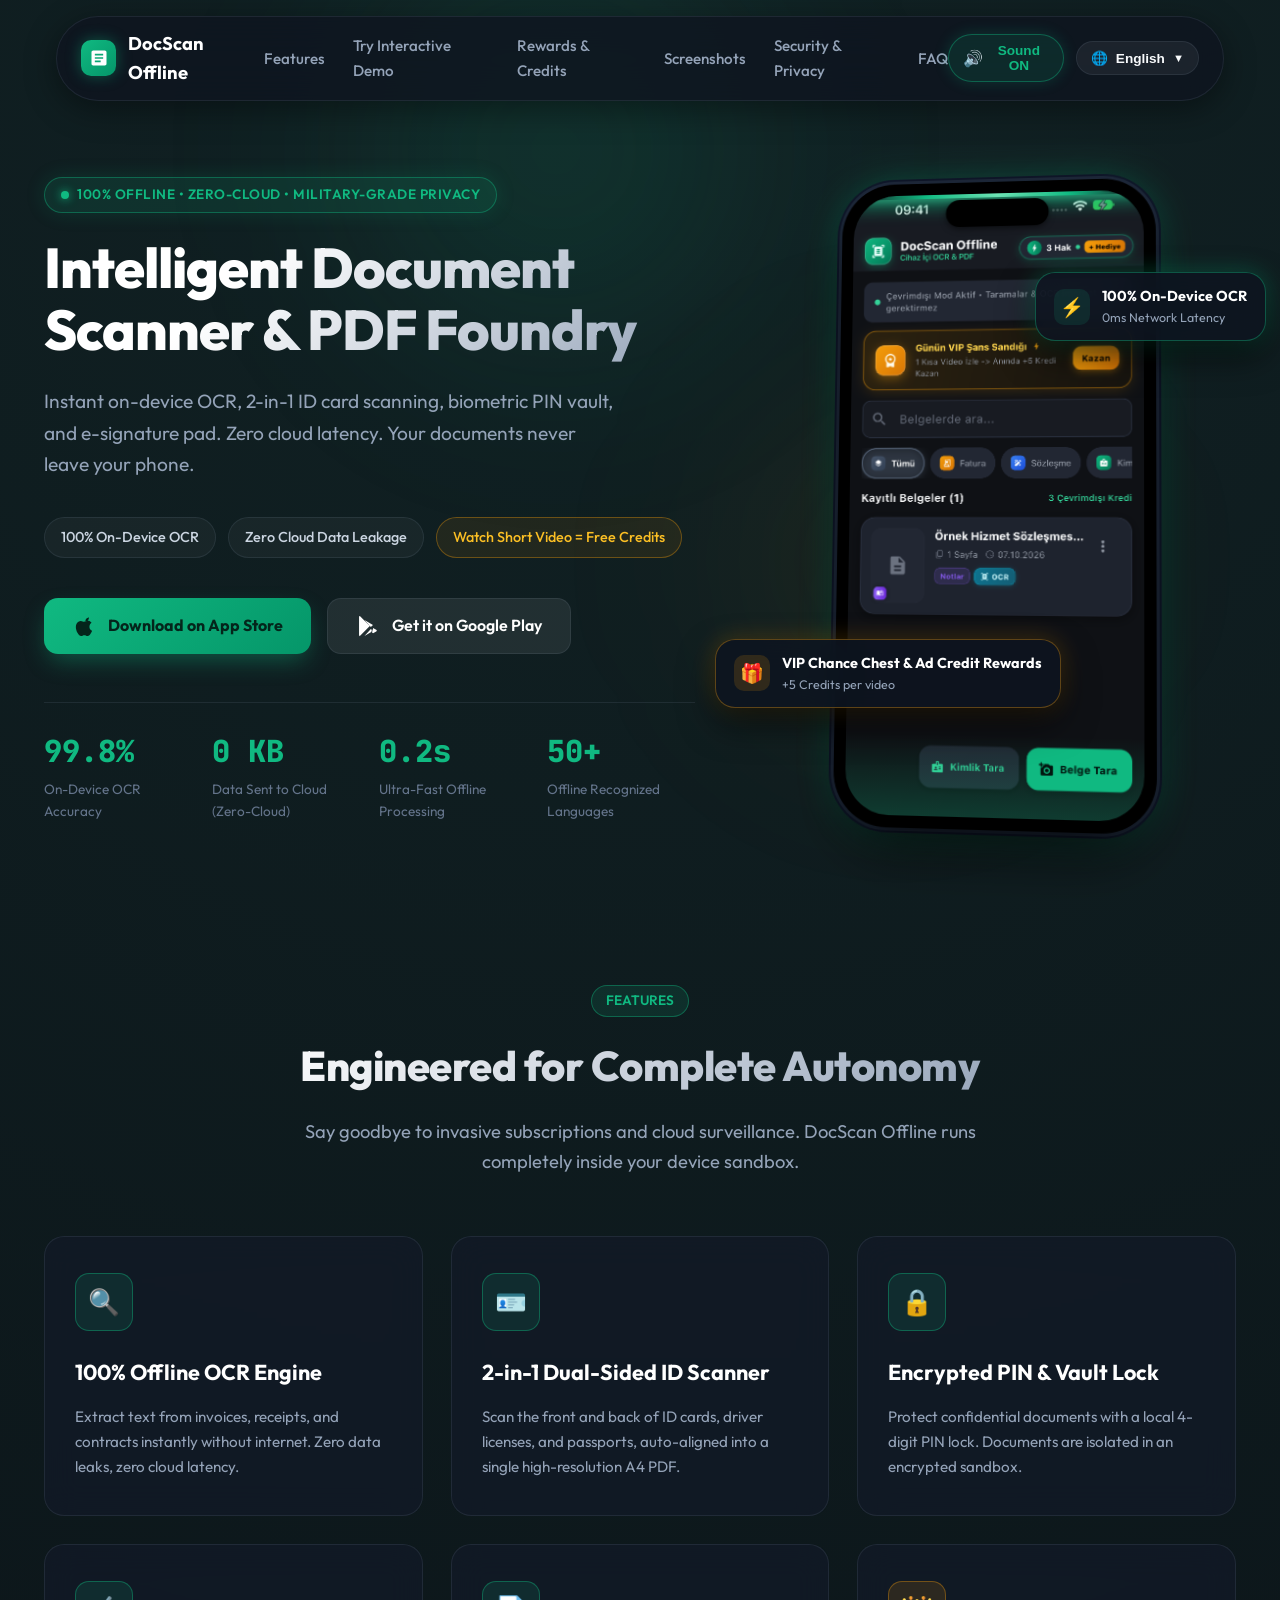
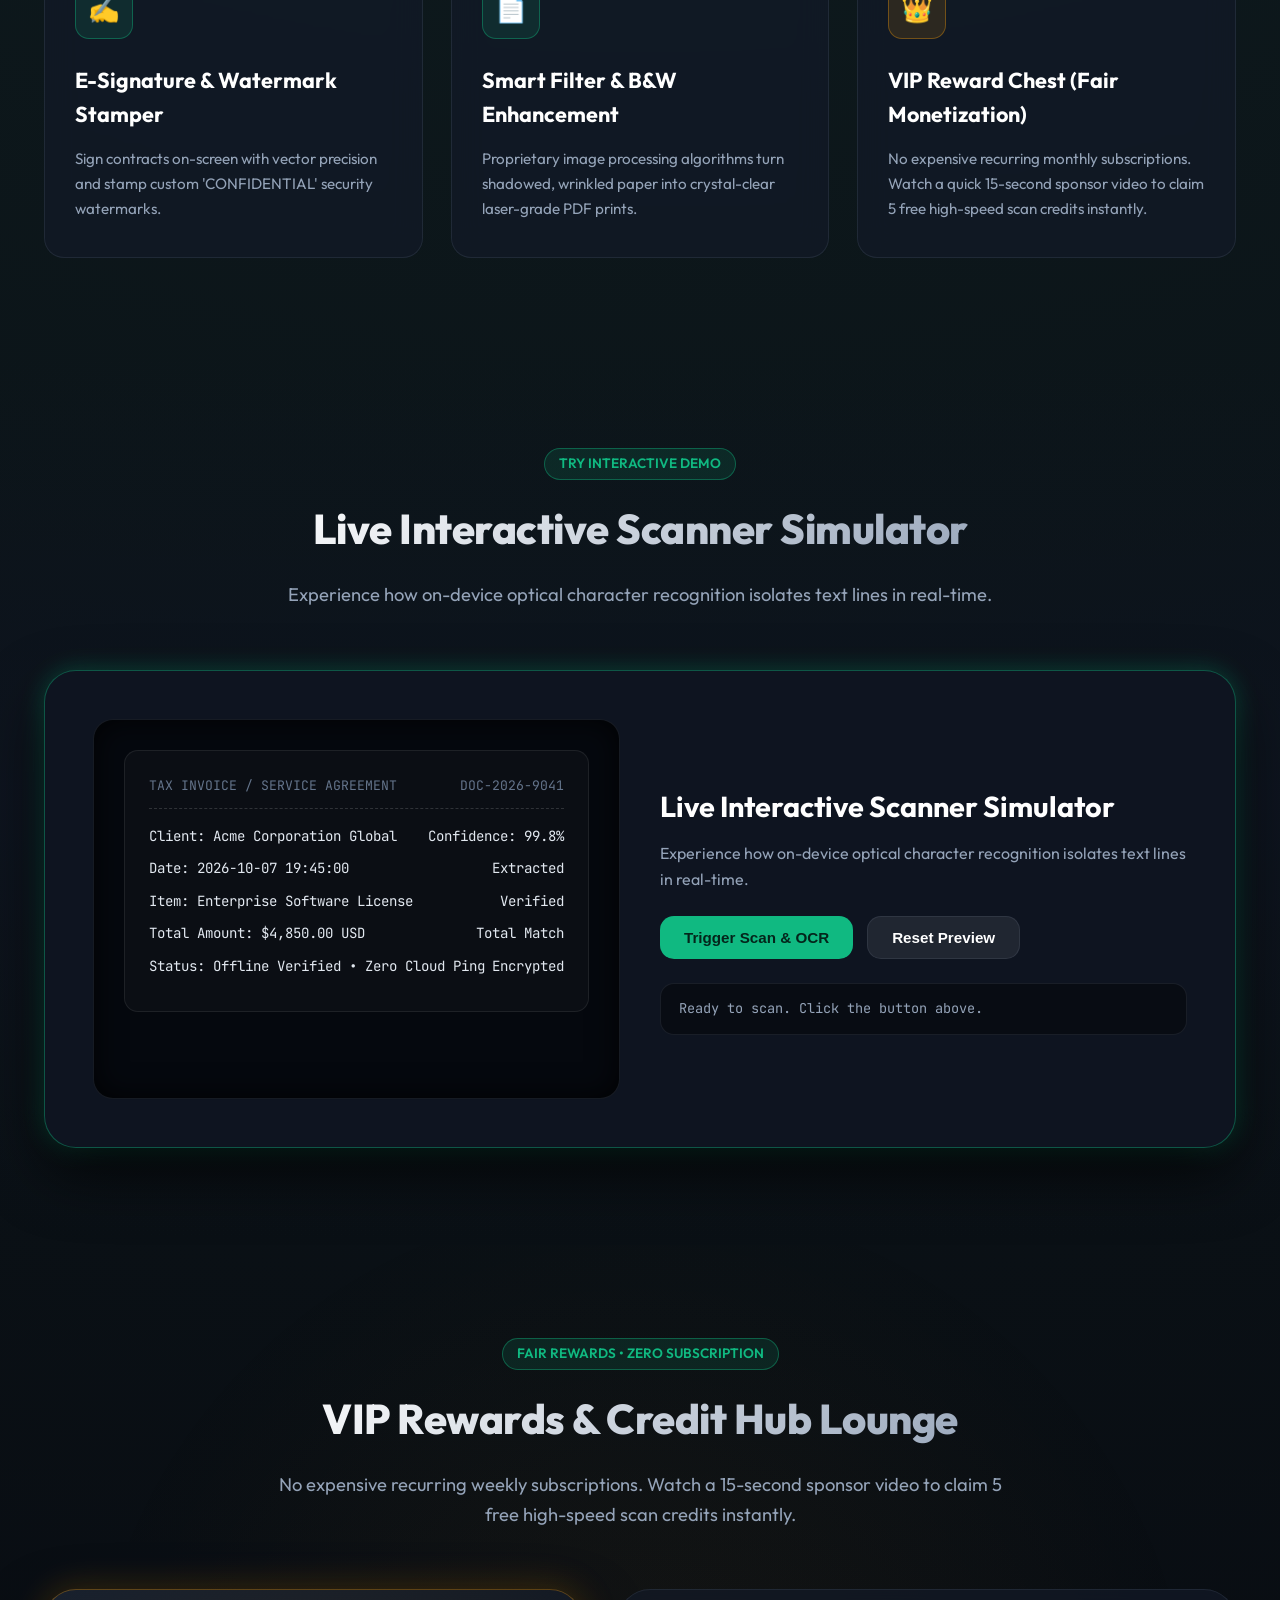
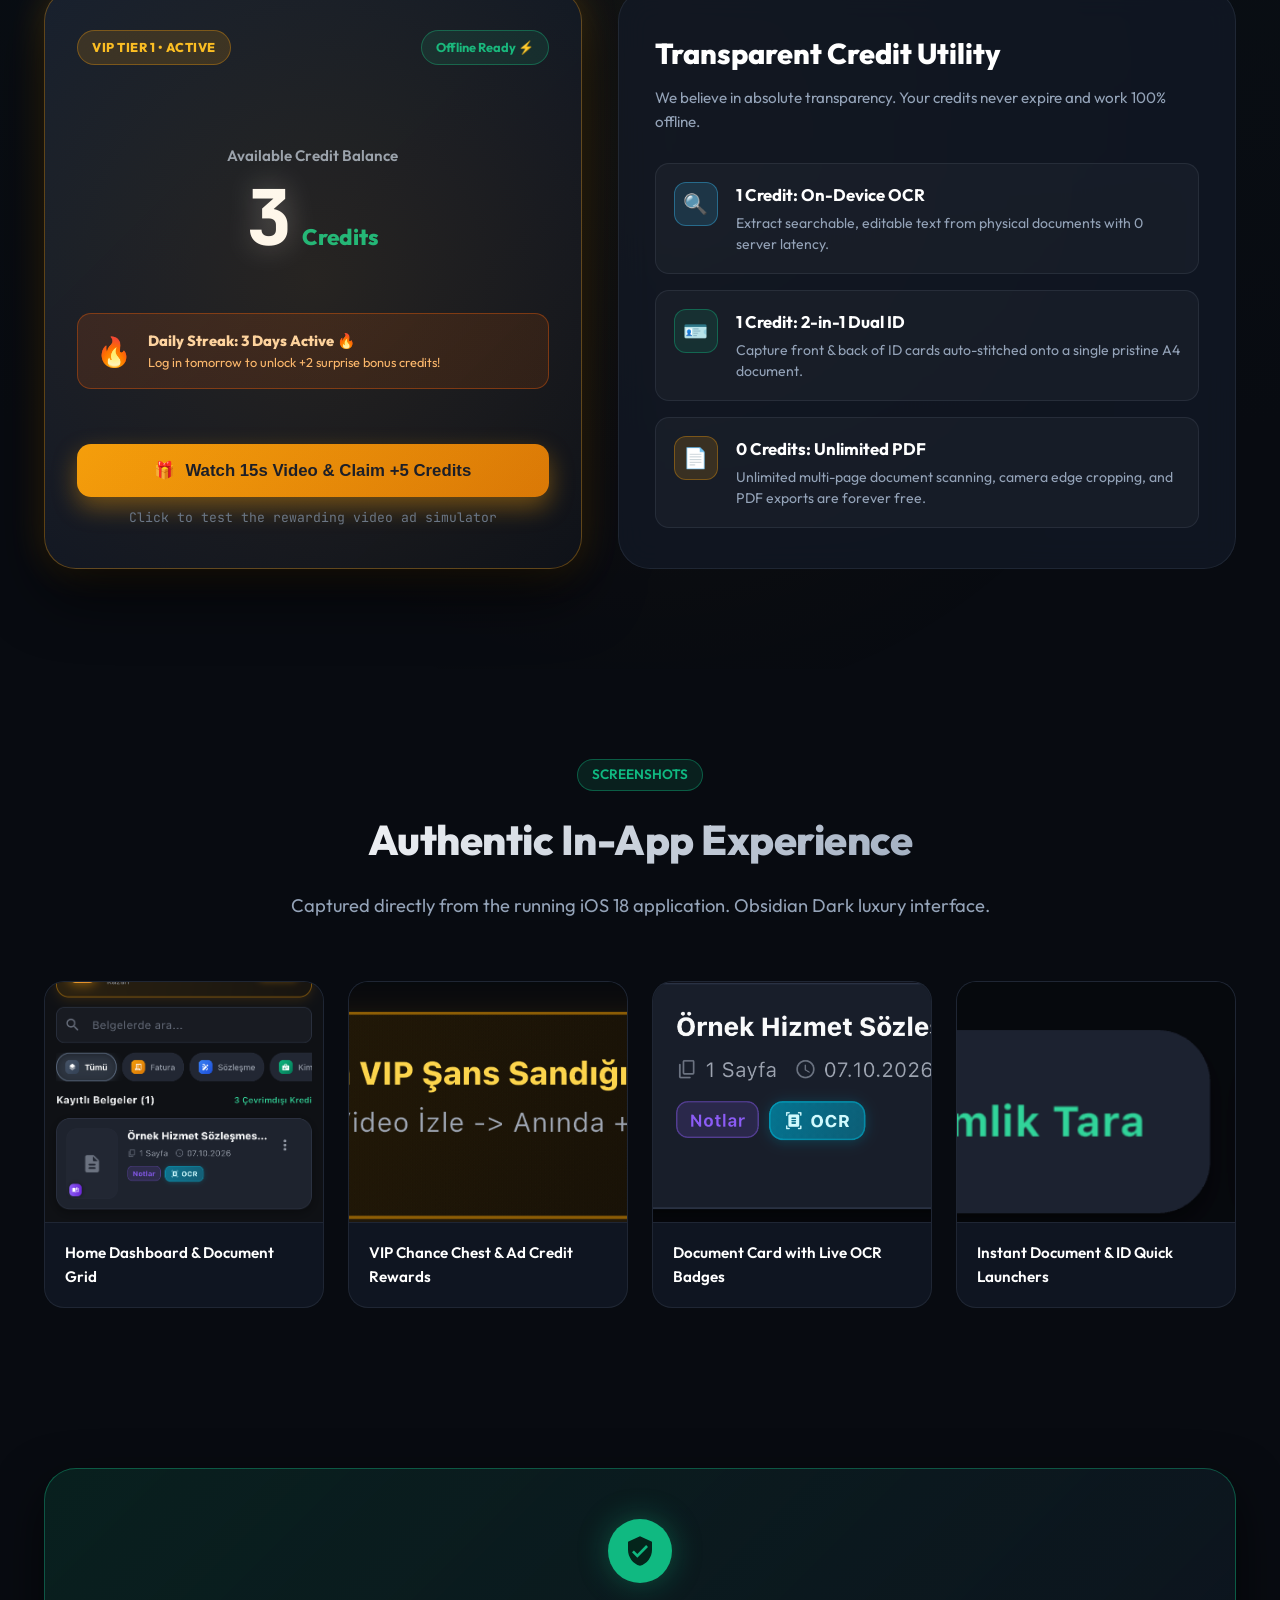
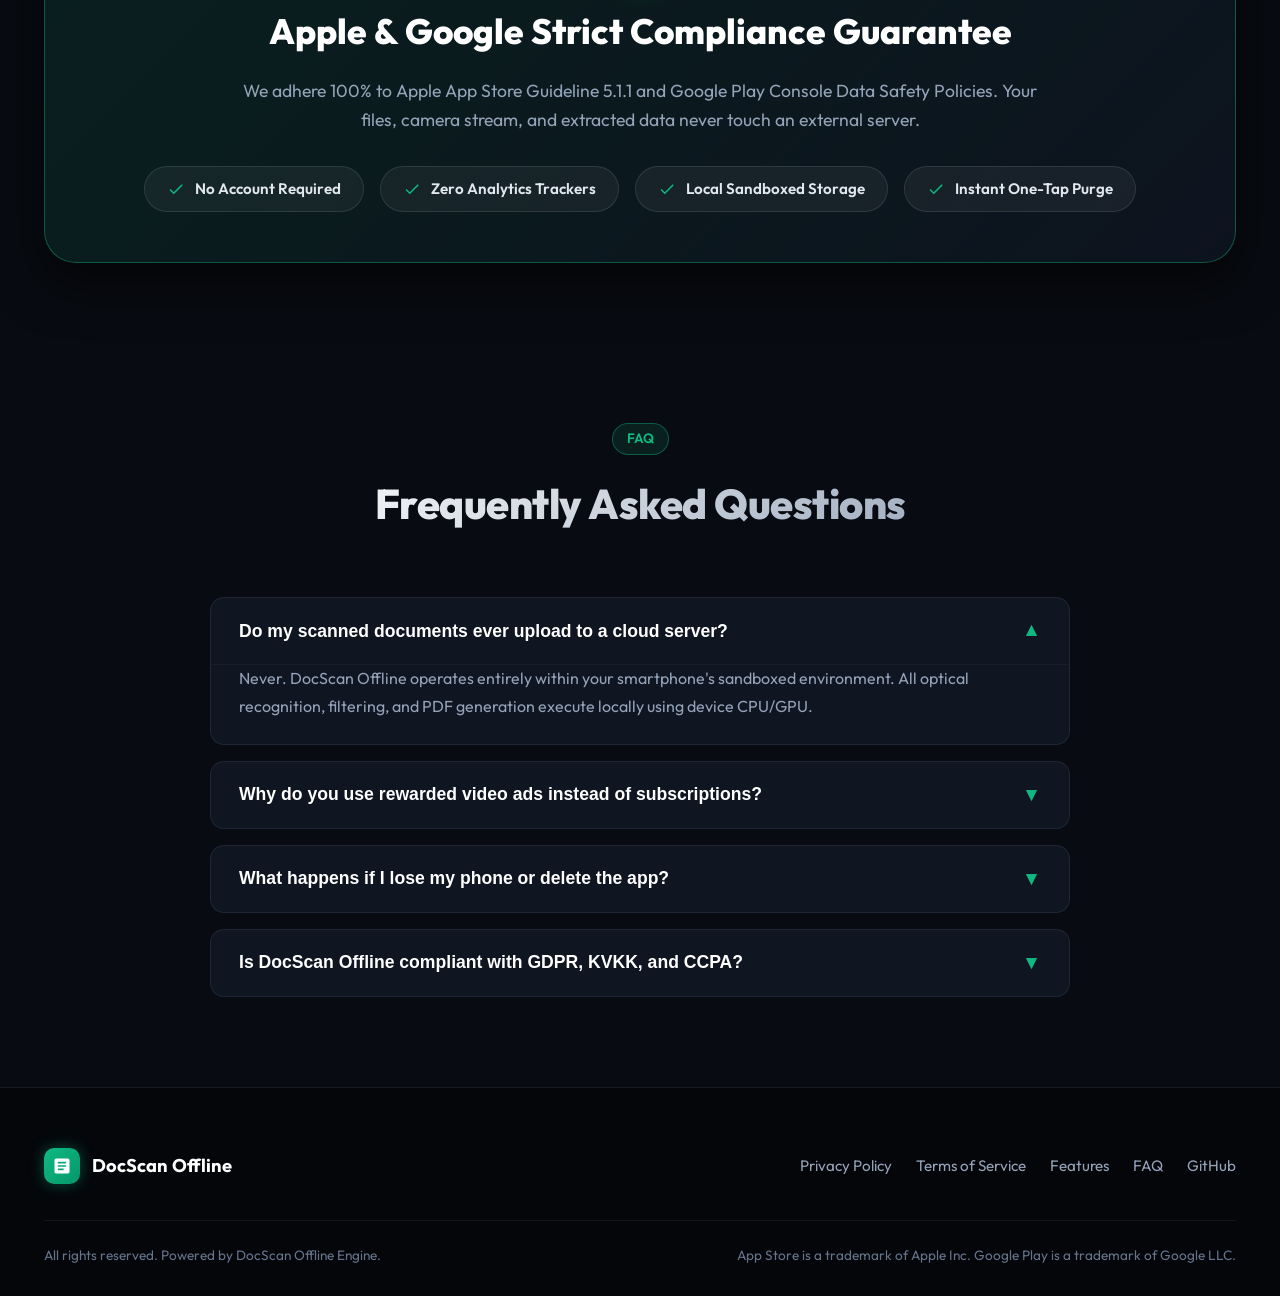
==== commit 11c7321a: "feat(seo): 100% multilingual SEO suite, dynamic meta tags, hreflang, sitemap.xml, robots.txt and str" ====
--- a/index.html
+++ b/index.html
@@ -1,17 +1,122 @@
 <!DOCTYPE html>
-<html lang="en" dir="ltr">
+<html lang="en" dir="ltr" prefix="og: https://ogp.me/ns#">
 <head>
   <meta charset="UTF-8">
   <meta name="viewport" content="width=device-width, initial-scale=1.0">
   <title>DocScan Offline - Intelligent Document Scanner & On-Device OCR</title>
   <meta name="description" content="100% Offline Document Scanner with Neural On-Device OCR, 2-in-1 ID Card scanning, biometric PIN vault, and e-signatures. Zero cloud latency, zero data leaks.">
-  <meta name="keywords" content="offline document scanner, on-device OCR, pdf scanner, id card scanner, flutter docscan, private pdf tool">
-  
-  <!-- Open Graph / Meta -->
+  <meta name="keywords" content="offline document scanner, on device ocr, private pdf scanner, id card scanner, sign pdf offline, secure document vault">
+  <meta name="author" content="DocScan Offline Team">
+  <meta name="robots" content="index, follow, max-image-preview:large, max-snippet:-1, max-video-preview:-1">
+  <meta name="theme-color" content="#080B11">
+
+  <!-- Canonical URL -->
+  <link rel="canonical" href="https://binegocom.github.io/DocScan-Pages/">
+
+  <!-- 10-Language Hreflang SEO Alternates -->
+  <link rel="alternate" hreflang="x-default" href="https://binegocom.github.io/DocScan-Pages/" />
+  <link rel="alternate" hreflang="en" href="https://binegocom.github.io/DocScan-Pages/?lang=en" />
+  <link rel="alternate" hreflang="tr" href="https://binegocom.github.io/DocScan-Pages/?lang=tr" />
+  <link rel="alternate" hreflang="de" href="https://binegocom.github.io/DocScan-Pages/?lang=de" />
+  <link rel="alternate" hreflang="es" href="https://binegocom.github.io/DocScan-Pages/?lang=es" />
+  <link rel="alternate" hreflang="fr" href="https://binegocom.github.io/DocScan-Pages/?lang=fr" />
+  <link rel="alternate" hreflang="it" href="https://binegocom.github.io/DocScan-Pages/?lang=it" />
+  <link rel="alternate" hreflang="pt" href="https://binegocom.github.io/DocScan-Pages/?lang=pt" />
+  <link rel="alternate" hreflang="ru" href="https://binegocom.github.io/DocScan-Pages/?lang=ru" />
+  <link rel="alternate" hreflang="ja" href="https://binegocom.github.io/DocScan-Pages/?lang=ja" />
+  <link rel="alternate" hreflang="ar" href="https://binegocom.github.io/DocScan-Pages/?lang=ar" />
+
+  <!-- Open Graph / Facebook -->
   <meta property="og:type" content="website">
-  <meta property="og:title" content="DocScan Offline - Private On-Device Document Scanner">
-  <meta property="og:description" content="Scan, extract text, sign, and organize documents with 0 cloud transmission. 100% on-device processing.">
-  <meta property="og:image" content="assets/screenshots/screenshot_home.png">
+  <meta property="og:site_name" content="DocScan Offline">
+  <meta property="og:url" content="https://binegocom.github.io/DocScan-Pages/">
+  <meta property="og:title" content="DocScan Offline - Intelligent Document Scanner & On-Device OCR">
+  <meta property="og:description" content="100% Offline Document Scanner with Neural On-Device OCR, 2-in-1 ID Card scanning, biometric PIN vault, and e-signatures. Zero cloud latency.">
+  <meta property="og:image" content="https://binegocom.github.io/DocScan-Pages/assets/screenshots/screenshot_home.png">
+  <meta property="og:image:width" content="1206">
+  <meta property="og:image:height" content="2622">
+  <meta property="og:locale" content="en_US">
+
+  <!-- Twitter Cards -->
+  <meta name="twitter:card" content="summary_large_image">
+  <meta name="twitter:site" content="@DocScanOffline">
+  <meta name="twitter:creator" content="@DocScanOffline">
+  <meta name="twitter:title" content="DocScan Offline - Intelligent Document Scanner & On-Device OCR">
+  <meta name="twitter:description" content="100% Offline Document Scanner with Neural On-Device OCR, 2-in-1 ID Card scanning, biometric PIN vault, and e-signatures.">
+  <meta name="twitter:image" content="https://binegocom.github.io/DocScan-Pages/assets/screenshots/screenshot_home.png">
+
+  <!-- Schema.org JSON-LD: SoftwareApplication -->
+  <script type="application/ld+json" id="schema-software-app">
+  {
+    "@context": "https://schema.org",
+    "@type": "SoftwareApplication",
+    "name": "DocScan Offline",
+    "operatingSystem": "iOS 15+, Android 9+",
+    "applicationCategory": "UtilitiesApplication",
+    "description": "100% Offline Document Scanner with On-Device Neural OCR, 2-in-1 ID Card scanning, biometric PIN vault, and e-signatures.",
+    "offers": {
+      "@type": "Offer",
+      "price": "0",
+      "priceCurrency": "USD"
+    },
+    "aggregateRating": {
+      "@type": "AggregateRating",
+      "ratingValue": "4.9",
+      "ratingCount": "1280"
+    },
+    "featureList": [
+      "100% On-Device Neural OCR Engine",
+      "2-in-1 Dual-Sided ID Card Scanner",
+      "Encrypted PIN Vault Locker",
+      "E-Signature Foundry & Watermarking",
+      "Smart B&W Contrast Enhancement",
+      "VIP Rewarded Scan Credits"
+    ],
+    "screenshot": "https://binegocom.github.io/DocScan-Pages/assets/screenshots/screenshot_home.png"
+  }
+  </script>
+
+  <!-- Schema.org JSON-LD: FAQPage -->
+  <script type="application/ld+json" id="schema-faq">
+  {
+    "@context": "https://schema.org",
+    "@type": "FAQPage",
+    "mainEntity": [
+      {
+        "@type": "Question",
+        "name": "Do my scanned documents ever upload to a cloud server?",
+        "acceptedAnswer": {
+          "@type": "Answer",
+          "text": "Never. DocScan Offline operates entirely within your smartphone's sandboxed environment. All optical recognition, filtering, and PDF generation execute locally using device CPU/GPU."
+        }
+      },
+      {
+        "@type": "Question",
+        "name": "Why do you use rewarded video ads instead of subscriptions?",
+        "acceptedAnswer": {
+          "@type": "Answer",
+          "text": "Traditional scanner apps demand $10/week subscriptions. We believe scanning should be accessible to everyone. Our VIP Reward Chest gives you free scan credits simply by watching a non-intrusive short sponsored clip."
+        }
+      },
+      {
+        "@type": "Question",
+        "name": "What happens if I lose my phone or delete the app?",
+        "acceptedAnswer": {
+          "@type": "Answer",
+          "text": "Because we respect your privacy and never store files on remote servers, your documents exist solely on your physical device. We recommend backing up critical PDFs to your personal iCloud Drive or Google Drive."
+        }
+      },
+      {
+        "@type": "Question",
+        "name": "Is DocScan Offline compliant with GDPR, KVKK, and CCPA?",
+        "acceptedAnswer": {
+          "@type": "Answer",
+          "text": "Yes, 100%. Under GDPR/KVKK Right to be Forgotten, simply deleting a document inside the app physically purges all associated files and caches permanently."
+        }
+      }
+    ]
+  }
+  </script>
 
   <!-- Google Fonts: Outfit & JetBrains Mono -->
   <link rel="preconnect" href="https://fonts.googleapis.com">
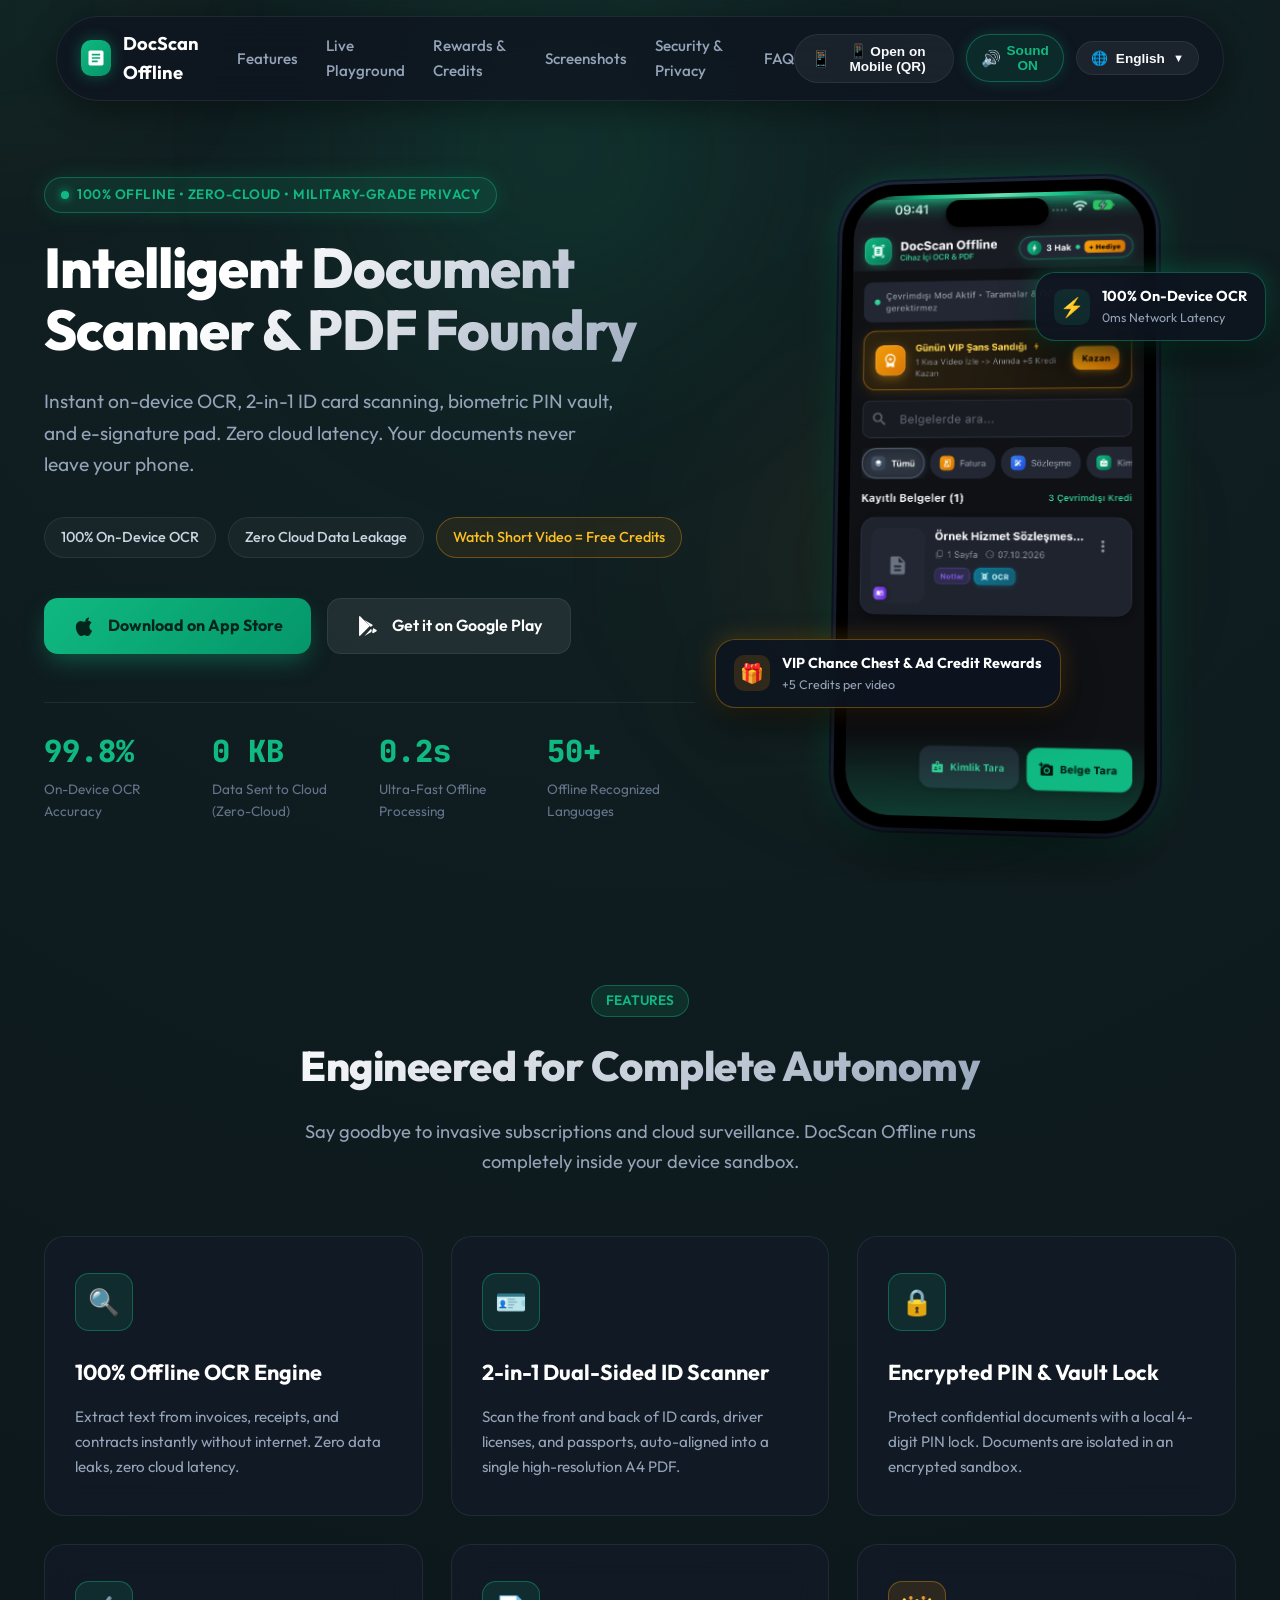
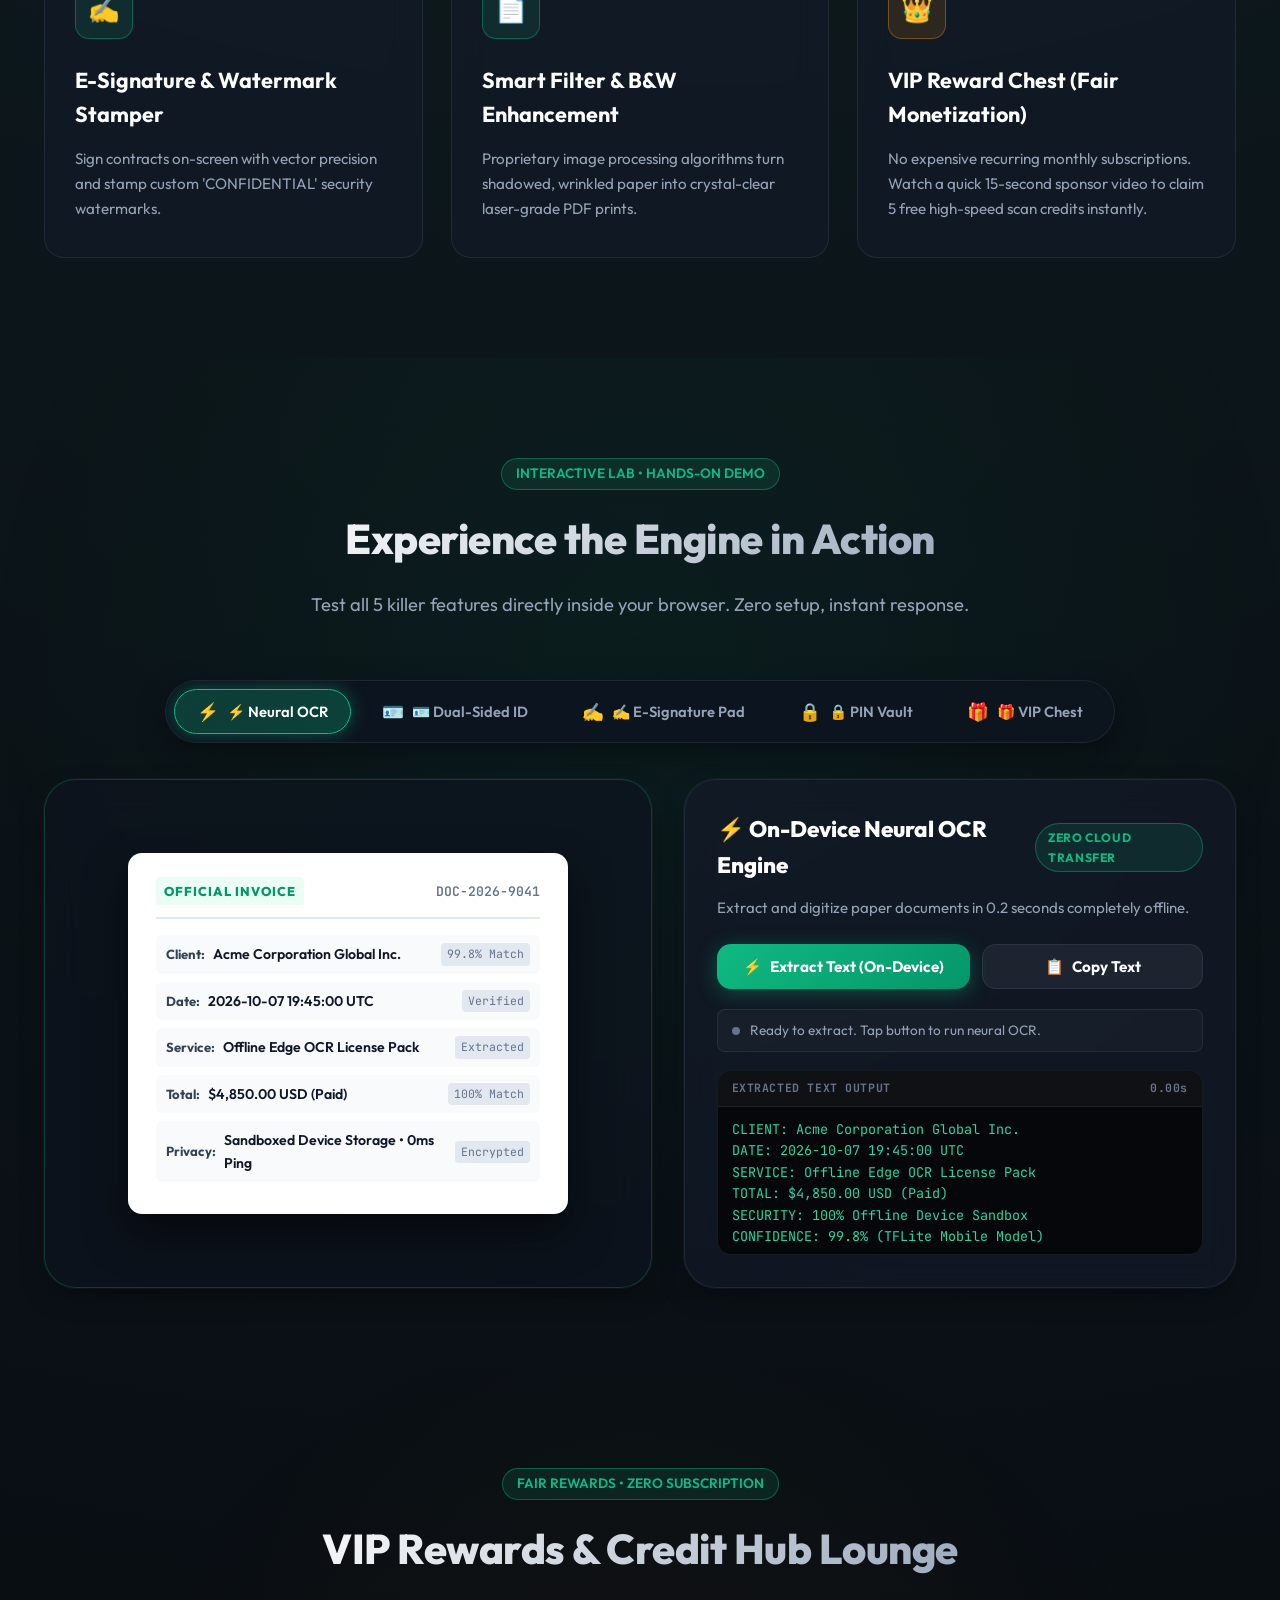
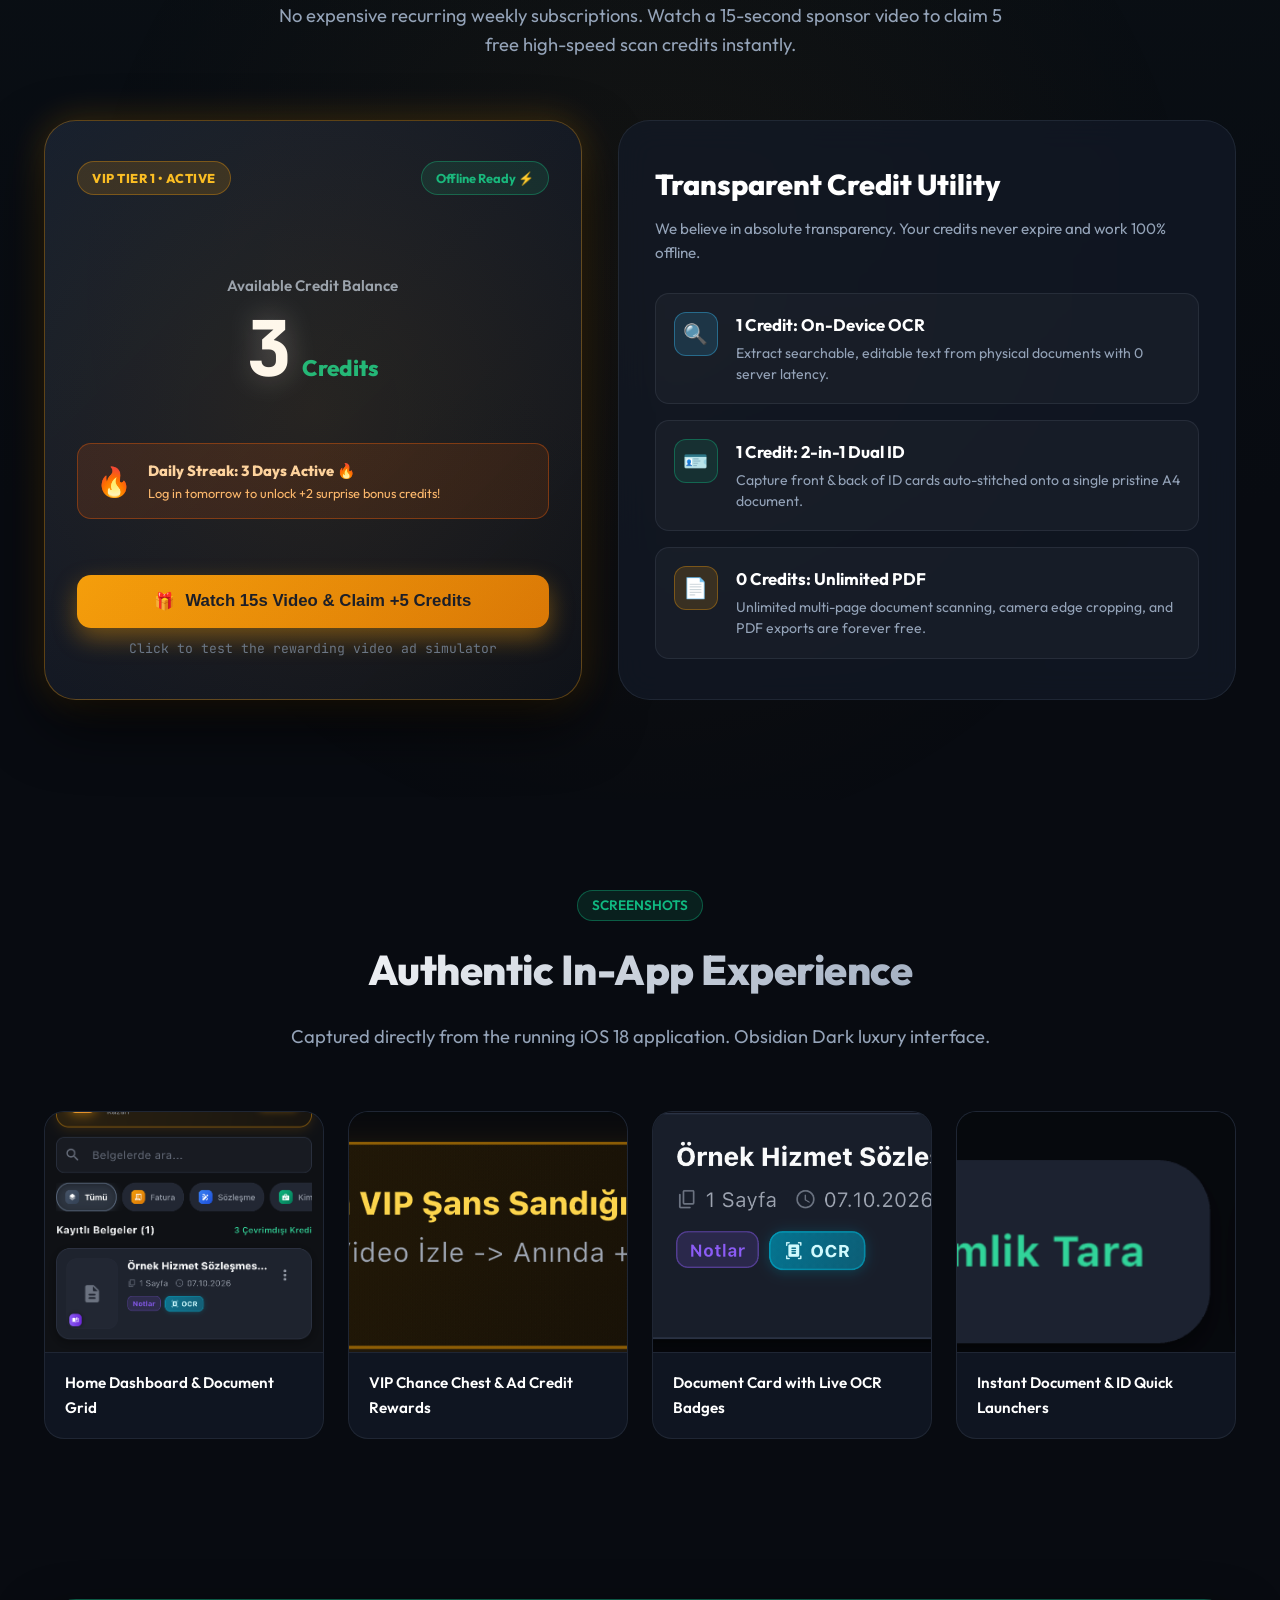
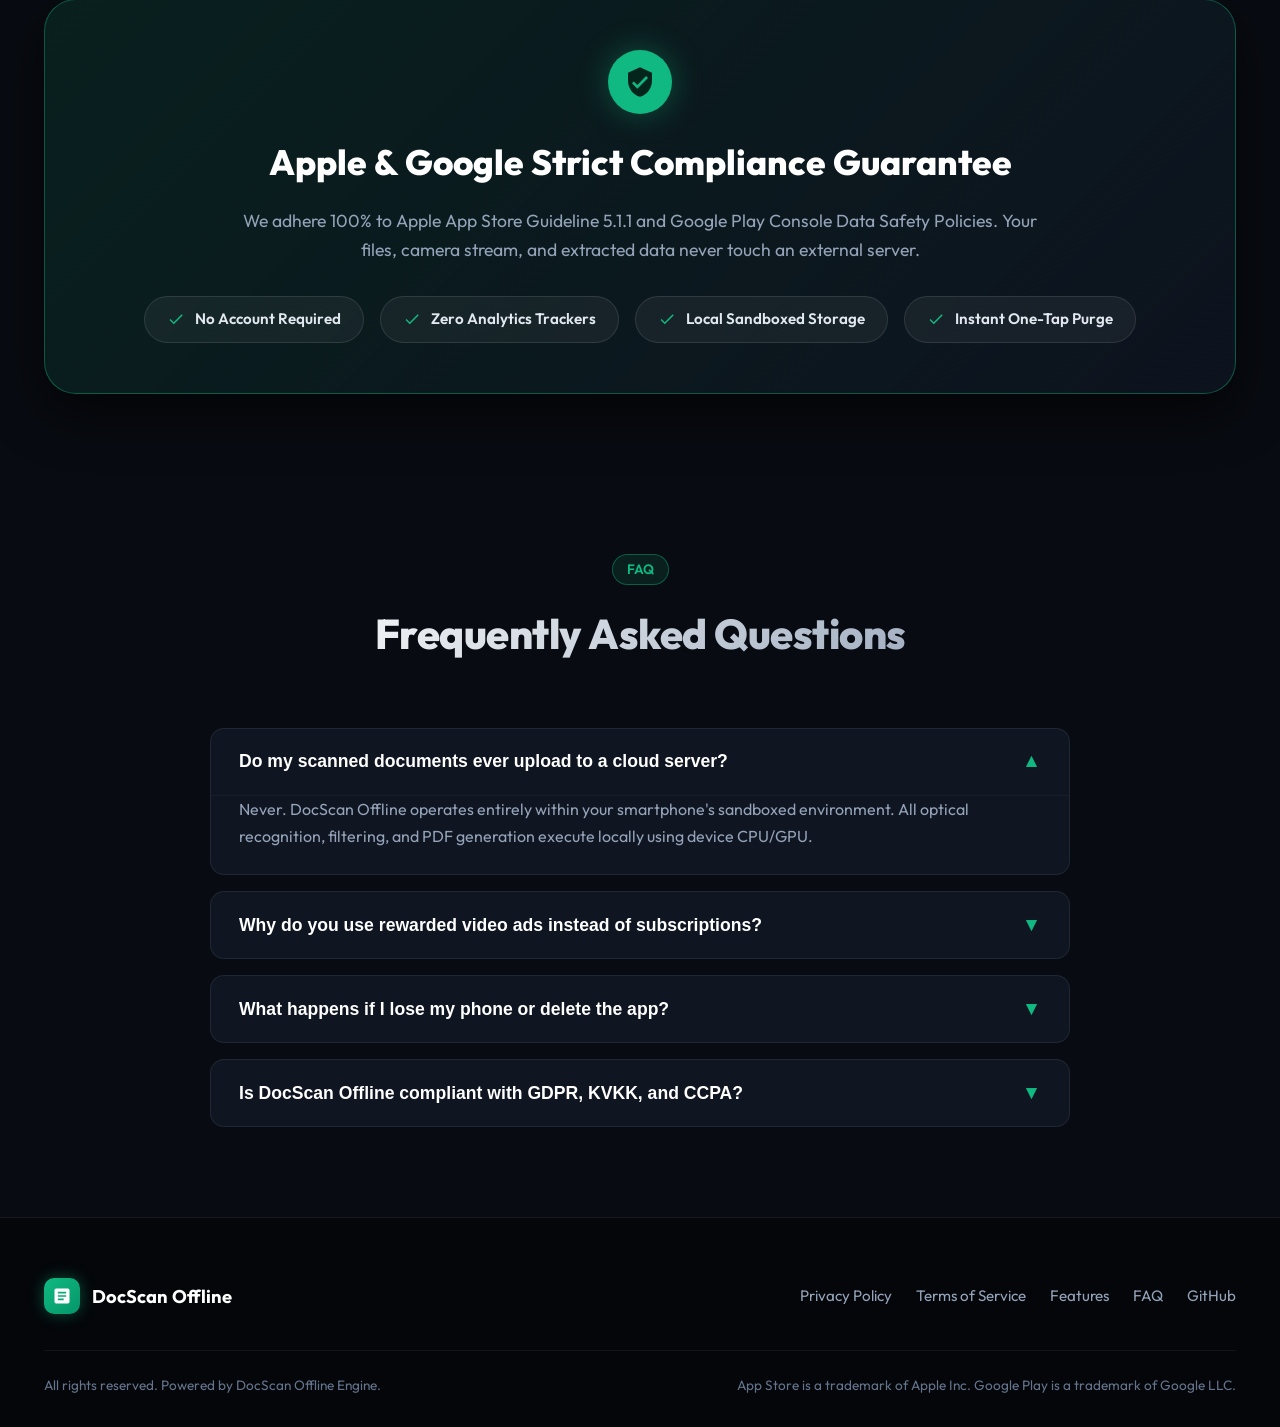
==== commit 34467ca0: "feat: enhance promotional showcase with 5-tab Interactive Playground, animations, QR modal, and effe" ====
--- a/index.html
+++ b/index.html
@@ -126,6 +126,15 @@
   <link rel="stylesheet" href="css/style.css">
 </head>
 <body>
+  <!-- Top Scroll Progress Bar -->
+  <div id="scroll-progress-bar" class="scroll-progress-bar"></div>
+
+  <!-- Ambient Dynamic Cursor Spotlight -->
+  <div id="cursor-spotlight" class="cursor-spotlight"></div>
+
+  <!-- Global Action Toast Notification -->
+  <div id="toast-notification" class="toast-notification"></div>
+
   <!-- Ambient Neon Glow Effects -->
   <div class="ambient-glow-1"></div>
   <div class="ambient-glow-2"></div>
@@ -142,7 +151,7 @@
 
       <ul class="nav-links">
         <li><a href="#features" data-i18n="nav_features">Features</a></li>
-        <li><a href="#simulator" data-i18n="cta_live_demo">Live Demo</a></li>
+        <li><a href="#playground" data-i18n="nav_playground">Live Playground</a></li>
         <li><a href="#rewards" data-i18n="nav_rewards">Rewards & Credits</a></li>
         <li><a href="#screenshots" data-i18n="nav_screenshots">Screenshots</a></li>
         <li><a href="#security" data-i18n="nav_security">Security & Privacy</a></li>
@@ -150,6 +159,12 @@
       </ul>
 
       <div class="nav-actions">
+        <!-- Mobile QR Code Launcher Button -->
+        <button id="qr-toggle-btn" class="nav-qr-btn" type="button" aria-label="Open Mobile QR Code">
+          <span class="qr-btn-icon">📱</span>
+          <span data-i18n="qr_btn">Mobile QR</span>
+        </button>
+
         <!-- Duolingo-style Sound FX Toggle -->
         <button id="sound-toggle-btn" class="sound-toggle-btn" type="button" aria-label="Toggle Sound Effects">
           <span id="sound-toggle-icon" class="sound-icon-anim">🔊</span>
@@ -327,65 +342,450 @@
     </div>
   </section>
 
-  <!-- Interactive Live Scanner Simulator -->
-  <section class="demo-section" id="simulator">
+  <!-- Interactive Feature Playground (5 Live Labs) -->
+  <section class="playground-section" id="playground">
     <div class="container">
       <div class="section-header">
-        <span class="section-tag" data-i18n="cta_live_demo">Try Interactive Demo</span>
-        <h2 class="section-title" data-i18n="demo_title">Live Interactive Scanner Simulator</h2>
-        <p class="section-desc" data-i18n="demo_subtitle">Experience how on-device optical character recognition isolates text lines in real-time.</p>
-      </div>
-
-      <div class="demo-container-box">
-        <!-- Interactive Paper Sheet Simulation -->
-        <div class="demo-visual-side">
-          <div class="demo-scan-line" id="demo-scan-line"></div>
-          
-          <div class="demo-paper-doc">
-            <div class="doc-header-line">
-              <span data-i18n="demo_doc_title">TAX INVOICE / SERVICE AGREEMENT</span>
-              <span>DOC-2026-9041</span>
-            </div>
-
-            <div class="doc-text-line ocr-target">
-              <span>Client: Acme Corporation Global</span>
-              <span class="ocr-tag-badge">Confidence: 99.8%</span>
-            </div>
-
-            <div class="doc-text-line ocr-target">
-              <span>Date: 2026-10-07 19:45:00</span>
-              <span class="ocr-tag-badge">Extracted</span>
-            </div>
-
-            <div class="doc-text-line ocr-target">
-              <span>Item: Enterprise Software License</span>
-              <span class="ocr-tag-badge">Verified</span>
-            </div>
-
-            <div class="doc-text-line ocr-target">
-              <span>Total Amount: $4,850.00 USD</span>
-              <span class="ocr-tag-badge">Total Match</span>
-            </div>
-
-            <div class="doc-text-line ocr-target">
-              <span>Status: Offline Verified • Zero Cloud Ping</span>
-              <span class="ocr-tag-badge">Encrypted</span>
-            </div>
-          </div>
-        </div>
-
-        <!-- Controls -->
-        <div class="demo-control-side">
-          <h3 data-i18n="demo_title">Live Interactive Scanner Simulator</h3>
-          <p data-i18n="demo_subtitle">Experience how on-device optical character recognition isolates text lines in real-time without uploading anything to the internet.</p>
-
-          <div class="demo-btn-group">
-            <button id="btn-run-scan" class="btn-demo-action btn-demo-primary" type="button" data-i18n="demo_btn_scan">Trigger Scan & OCR</button>
-            <button id="btn-reset-scan" class="btn-demo-action btn-demo-secondary" type="button" data-i18n="demo_btn_reset">Reset Preview</button>
-          </div>
-
-          <div class="demo-status-box" id="demo-ocr-status" data-i18n="demo_ocr_status">
-            Ready to scan. Click the button above.
+        <span class="section-tag" data-i18n="play_tag">INTERACTIVE LAB • HANDS-ON DEMO</span>
+        <h2 class="section-title" data-i18n="play_title">Experience the Engine in Action</h2>
+        <p class="section-desc" data-i18n="play_subtitle">Test all 5 killer features directly inside your browser. Zero setup, instant response.</p>
+      </div>
+
+      <!-- Playground Navigation Tabs -->
+      <div class="playground-tabs-container">
+        <div class="playground-tabs-bar" role="tablist">
+          <button class="playground-tab-btn active" role="tab" aria-selected="true" data-tab="ocr">
+            <span class="tab-icon">⚡</span>
+            <span data-i18n="play_tab_ocr">Neural OCR</span>
+          </button>
+          <button class="playground-tab-btn" role="tab" aria-selected="false" data-tab="id">
+            <span class="tab-icon">🪪</span>
+            <span data-i18n="play_tab_id">Dual-Sided ID</span>
+          </button>
+          <button class="playground-tab-btn" role="tab" aria-selected="false" data-tab="sign">
+            <span class="tab-icon">✍️</span>
+            <span data-i18n="play_tab_sign">E-Signature Pad</span>
+          </button>
+          <button class="playground-tab-btn" role="tab" aria-selected="false" data-tab="vault">
+            <span class="tab-icon">🔒</span>
+            <span data-i18n="play_tab_vault">PIN Vault</span>
+          </button>
+          <button class="playground-tab-btn" role="tab" aria-selected="false" data-tab="chest">
+            <span class="tab-icon">🎁</span>
+            <span data-i18n="play_tab_chest">VIP Chest</span>
+          </button>
+        </div>
+      </div>
+
+      <!-- Tab Content Panels -->
+      <div class="playground-panels">
+        <!-- 1. NEURAL OCR TAB -->
+        <div class="playground-panel active" id="tab-panel-ocr" role="tabpanel">
+          <div class="play-grid-two">
+            <!-- Visual Document Simulator -->
+            <div class="play-card play-visual-card">
+              <div class="play-scan-beam" id="play-scan-beam"></div>
+              <div class="play-doc-paper">
+                <div class="play-doc-header">
+                  <span class="doc-badge">OFFICIAL INVOICE</span>
+                  <span class="doc-id">DOC-2026-9041</span>
+                </div>
+                <div class="play-doc-line ocr-target" data-key="client">
+                  <span class="doc-label">Client:</span>
+                  <span class="doc-val">Acme Corporation Global Inc.</span>
+                  <span class="doc-conf">99.8% Match</span>
+                </div>
+                <div class="play-doc-line ocr-target" data-key="date">
+                  <span class="doc-label">Date:</span>
+                  <span class="doc-val">2026-10-07 19:45:00 UTC</span>
+                  <span class="doc-conf">Verified</span>
+                </div>
+                <div class="play-doc-line ocr-target" data-key="item">
+                  <span class="doc-label">Service:</span>
+                  <span class="doc-val">Offline Edge OCR License Pack</span>
+                  <span class="doc-conf">Extracted</span>
+                </div>
+                <div class="play-doc-line ocr-target" data-key="amount">
+                  <span class="doc-label">Total:</span>
+                  <span class="doc-val">$4,850.00 USD (Paid)</span>
+                  <span class="doc-conf">100% Match</span>
+                </div>
+                <div class="play-doc-line ocr-target" data-key="privacy">
+                  <span class="doc-label">Privacy:</span>
+                  <span class="doc-val">Sandboxed Device Storage • 0ms Ping</span>
+                  <span class="doc-conf">Encrypted</span>
+                </div>
+              </div>
+            </div>
+
+            <!-- OCR Controls & Extracted Output -->
+            <div class="play-card play-output-card">
+              <div class="play-card-header">
+                <h3>⚡ On-Device Neural OCR Engine</h3>
+                <span class="play-chip chip-green">Zero Cloud Transfer</span>
+              </div>
+              <p class="play-card-sub">Extract and digitize paper documents in 0.2 seconds completely offline.</p>
+
+              <div class="play-btn-row">
+                <button id="btn-play-run-ocr" class="btn-play-primary" type="button">
+                  <span class="btn-icon">⚡</span>
+                  <span data-i18n="play_ocr_btn">Extract Text (On-Device)</span>
+                </button>
+                <button id="btn-play-copy-ocr" class="btn-play-secondary" type="button">
+                  <span class="btn-icon">📋</span>
+                  <span data-i18n="play_ocr_copy">Copy Text</span>
+                </button>
+              </div>
+
+              <div class="play-ocr-status-bar" id="play-ocr-status-bar">
+                <span class="status-indicator"></span>
+                <span id="play-ocr-status-text">Ready to extract. Tap button to run neural OCR.</span>
+              </div>
+
+              <div class="play-code-box">
+                <div class="code-box-header">
+                  <span>EXTRACTED TEXT OUTPUT</span>
+                  <span id="ocr-extract-time">0.00s</span>
+                </div>
+                <textarea id="play-ocr-result-text" class="play-textarea" readonly>CLIENT: Acme Corporation Global Inc.
+DATE: 2026-10-07 19:45:00 UTC
+SERVICE: Offline Edge OCR License Pack
+TOTAL: $4,850.00 USD (Paid)
+SECURITY: 100% Offline Device Sandbox
+CONFIDENCE: 99.8% (TFLite Mobile Model)</textarea>
+              </div>
+            </div>
+          </div>
+        </div>
+
+        <!-- 2. DUAL-SIDED ID TAB -->
+        <div class="playground-panel" id="tab-panel-id" role="tabpanel">
+          <div class="play-grid-two">
+            <!-- 3D Flippable ID Card & A4 Preview Area -->
+            <div class="play-card play-visual-card id-visual-container">
+              <!-- Mode 1: 3D Flippable Single Card -->
+              <div class="id-card-perspective" id="id-single-card-view">
+                <div class="id-flipper-box" id="id-flipper">
+                  <!-- Front Side -->
+                  <div class="id-card-face id-face-front">
+                    <div class="id-face-header">
+                      <span class="id-flag">🇺🇸</span>
+                      <span class="id-authority">REPUBLIC IDENTITY CARD</span>
+                      <span class="id-chip"></span>
+                    </div>
+                    <div class="id-face-body">
+                      <div class="id-photo-frame">
+                        <div class="id-avatar-silhouette">👤</div>
+                      </div>
+                      <div class="id-meta">
+                        <div class="id-name">ALEXANDER MORGAN</div>
+                        <div class="id-num">ID: 948-2026-X81</div>
+                        <div class="id-sub">DOB: 14 MAY 1994</div>
+                        <div class="id-sub">NATIONALITY: USA</div>
+                      </div>
+                    </div>
+                    <div class="id-face-footer">
+                      <span class="id-holo">🛡️ BIOMETRIC CHIP</span>
+                      <span class="id-front-badge">FRONT SIDE</span>
+                    </div>
+                  </div>
+
+                  <!-- Back Side -->
+                  <div class="id-card-face id-face-back">
+                    <div class="id-magstripe"></div>
+                    <div class="id-back-body">
+                      <div class="id-sig-line">
+                        <span>Authorized Signature</span>
+                        <div class="id-signature-draw">Alexander Morgan</div>
+                      </div>
+                      <div class="id-barcode-box">
+                        <div class="id-barcode-lines"></div>
+                        <span class="id-mrz-code">IDUSA9482026X81&lt;&lt;482910&lt;&lt;&lt;&lt;&lt;&lt;&lt;940514</span>
+                      </div>
+                    </div>
+                    <div class="id-face-footer">
+                      <span class="id-holo">🔒 ISO/IEC 7810</span>
+                      <span class="id-back-badge">BACK SIDE</span>
+                    </div>
+                  </div>
+                </div>
+              </div>
+
+              <!-- Mode 2: Merged A4 Layout Preview -->
+              <div class="id-a4-preview hidden" id="id-a4-preview-view">
+                <div class="a4-sheet">
+                  <div class="a4-watermark">PRINT PREVIEW (A4)</div>
+                  <div class="a4-slot">
+                    <span class="a4-label">FRONT SIDE</span>
+                    <div class="mini-id-card mini-front">
+                      <span class="mini-flag">🇺🇸</span>
+                      <span>ALEXANDER MORGAN (ID: 948-2026-X81)</span>
+                    </div>
+                  </div>
+                  <div class="a4-divider"></div>
+                  <div class="a4-slot">
+                    <span class="a4-label">BACK SIDE</span>
+                    <div class="mini-id-card mini-back">
+                      <div class="mini-stripe"></div>
+                      <span>MRZ: IDUSA9482026X81&lt;&lt;&lt;&lt;&lt;&lt;&lt;&lt;&lt;&lt;&lt;&lt;</span>
+                    </div>
+                  </div>
+                </div>
+              </div>
+            </div>
+
+            <!-- Controls -->
+            <div class="play-card play-output-card">
+              <div class="play-card-header">
+                <h3>🪪 2-in-1 Dual-Sided ID Merge</h3>
+                <span class="play-chip chip-gold">Smart Auto-Align</span>
+              </div>
+              <p class="play-card-sub" data-i18n="play_id_desc">Smart edge-detection automatically stitches both sides onto an official print-ready A4 layout.</p>
+
+              <div class="play-btn-row">
+                <button id="btn-id-flip" class="btn-play-primary" type="button">
+                  <span class="btn-icon">🔄</span>
+                  <span data-i18n="play_id_flip">Flip Card (Front / Back)</span>
+                </button>
+                <button id="btn-id-merge" class="btn-play-secondary" type="button">
+                  <span class="btn-icon">📄</span>
+                  <span data-i18n="play_id_merge">Snap to A4 Sheet Preview</span>
+                </button>
+              </div>
+
+              <div class="id-feature-highlights">
+                <div class="id-hl-item">
+                  <span class="id-hl-icon">📐</span>
+                  <div>
+                    <strong>Precision Edge Snapping</strong>
+                    <p>Detects ID angles and corrects perspective keystoning automatically.</p>
+                  </div>
+                </div>
+                <div class="id-hl-item">
+                  <span class="id-hl-icon">🖨️</span>
+                  <div>
+                    <strong>Standard Print Layout</strong>
+                    <p>Both sides centered with 300 DPI high-definition vector resolution.</p>
+                  </div>
+                </div>
+              </div>
+            </div>
+          </div>
+        </div>
+
+        <!-- 3. E-SIGNATURE PAD TAB -->
+        <div class="playground-panel" id="tab-panel-sign" role="tabpanel">
+          <div class="play-grid-two">
+            <!-- Interactive Canvas Drawing Area -->
+            <div class="play-card play-visual-card">
+              <div class="sign-canvas-header">
+                <span class="sign-title" data-i18n="play_sign_title">Draw Your Signature Below</span>
+                <span class="sign-hint">Mouse or Touch Supported</span>
+              </div>
+              <div class="canvas-wrapper">
+                <canvas id="signature-canvas" width="460" height="180"></canvas>
+                <div class="canvas-baseline"></div>
+              </div>
+
+              <!-- Stamp Document Preview -->
+              <div class="contract-stamp-preview" id="contract-stamp-preview">
+                <div class="contract-preview-header">
+                  <span>SAMPLE CONFIDENTIAL CONTRACT</span>
+                  <span>PAGE 1 OF 1</span>
+                </div>
+                <p class="contract-text">
+                  The undersigned party hereby acknowledges that all scanned records are retained strictly on-device without transmission to any third-party infrastructure.
+                </p>
+                <div class="contract-signature-slot">
+                  <span class="slot-label">Authorized Signature:</span>
+                  <div class="slot-image-box" id="stamped-signature-display">
+                    <span class="slot-placeholder">Signature not applied yet</span>
+                  </div>
+                </div>
+                <!-- Dynamic Watermark Overlay -->
+                <div class="watermark-overlay hidden" id="contract-watermark-overlay">
+                  CONFIDENTIAL • OFFLINE ONLY
+                </div>
+              </div>
+            </div>
+
+            <!-- Signature Controls -->
+            <div class="play-card play-output-card">
+              <div class="play-card-header">
+                <h3>✍️ Vector E-Signature Foundry</h3>
+                <span class="play-chip chip-green">Zero Cloud Vector</span>
+              </div>
+              <p class="play-card-sub">Sign agreements with high-precision pen smoothing and embed security watermarks.</p>
+
+              <div class="play-btn-row">
+                <button id="btn-sign-apply" class="btn-play-primary" type="button">
+                  <span class="btn-icon">🔏</span>
+                  <span data-i18n="play_sign_apply">Stamp on Document</span>
+                </button>
+                <button id="btn-sign-clear" class="btn-play-secondary" type="button">
+                  <span class="btn-icon">🧹</span>
+                  <span data-i18n="play_sign_clear">Clear Ink</span>
+                </button>
+              </div>
+
+              <div class="watermark-toggle-row">
+                <label class="custom-checkbox-label">
+                  <input type="checkbox" id="check-watermark">
+                  <span class="custom-checkbox"></span>
+                  <span data-i18n="play_sign_watermark">Add Security Watermark</span>
+                </label>
+              </div>
+
+              <div class="ink-color-picker-row">
+                <span class="color-picker-label">Ink Style:</span>
+                <button class="ink-dot active" data-color="#10B981" style="background:#10B981;" title="Emerald"></button>
+                <button class="ink-dot" data-color="#3B82F6" style="background:#3B82F6;" title="Classic Blue"></button>
+                <button class="ink-dot" data-color="#F8FAFC" style="background:#F8FAFC;" title="Pure White"></button>
+                <button class="ink-dot" data-color="#F59E0B" style="background:#F59E0B;" title="Gold"></button>
+              </div>
+            </div>
+          </div>
+        </div>
+
+        <!-- 4. PIN VAULT TAB -->
+        <div class="playground-panel" id="tab-panel-vault" role="tabpanel">
+          <div class="play-grid-two">
+            <!-- Vault Safe Graphic & Documents -->
+            <div class="play-card play-visual-card vault-visual-box">
+              <div class="vault-chassis" id="vault-chassis">
+                <div class="vault-door" id="vault-door">
+                  <div class="vault-dial">
+                    <span class="vault-lock-icon" id="vault-lock-icon">🔒</span>
+                  </div>
+                  <h4 id="vault-door-status">VAULT LOCKED</h4>
+                  <div class="vault-pin-dots">
+                    <span class="pin-dot" id="pdot-0"></span>
+                    <span class="pin-dot" id="pdot-1"></span>
+                    <span class="pin-dot" id="pdot-2"></span>
+                    <span class="pin-dot" id="pdot-3"></span>
+                  </div>
+                </div>
+
+                <!-- Unlocked Secret Documents -->
+                <div class="vault-secret-content hidden" id="vault-secret-content">
+                  <div class="secret-banner">
+                    <span class="unlocked-icon">🔓</span>
+                    <h4 data-i18n="play_vault_unlocked">Vault Unlocked! 3 Confidential Contracts Decrypted 🔓</h4>
+                  </div>
+                  <div class="secret-docs-list">
+                    <div class="secret-doc-item">
+                      <span class="secret-doc-icon">🪪</span>
+                      <div>
+                        <strong>Passport_Biometric_Scan.pdf</strong>
+                        <p>AES-256 Encrypted • 1.8 MB</p>
+                      </div>
+                    </div>
+                    <div class="secret-doc-item">
+                      <span class="secret-doc-icon">📑</span>
+                      <div>
+                        <strong>Tax_Declaration_2025_Final.pdf</strong>
+                        <p>Zero Cloud Footprint • 840 KB</p>
+                      </div>
+                    </div>
+                    <div class="secret-doc-item">
+                      <span class="secret-doc-icon">📜</span>
+                      <div>
+                        <strong>Enterprise_NDA_Signed.pdf</strong>
+                        <p>Biometric Protected • 420 KB</p>
+                      </div>
+                    </div>
+                  </div>
+                  <button id="btn-lock-vault-again" class="btn-play-secondary" type="button" style="margin-top:16px; width:100%;">
+                    🔒 Lock Vault Again
+                  </button>
+                </div>
+              </div>
+            </div>
+
+            <!-- PIN Keypad -->
+            <div class="play-card play-output-card">
+              <div class="play-card-header">
+                <h3 data-i18n="play_vault_title">Enter 4-Digit Security PIN</h3>
+                <span class="play-chip chip-gold">AES-256 Sandboxed</span>
+              </div>
+              <p class="play-card-sub" data-i18n="play_vault_hint">Hint: Tap any 4 digits (e.g. 2 0 2 6)</p>
+
+              <div class="keypad-grid">
+                <button class="keypad-btn" data-key="1">1</button>
+                <button class="keypad-btn" data-key="2">2</button>
+                <button class="keypad-btn" data-key="3">3</button>
+                <button class="keypad-btn" data-key="4">4</button>
+                <button class="keypad-btn" data-key="5">5</button>
+                <button class="keypad-btn" data-key="6">6</button>
+                <button class="keypad-btn" data-key="7">7</button>
+                <button class="keypad-btn" data-key="8">8</button>
+                <button class="keypad-btn" data-key="9">9</button>
+                <button class="keypad-btn keypad-clear" data-key="C">C</button>
+                <button class="keypad-btn" data-key="0">0</button>
+                <button class="keypad-btn keypad-backspace" data-key="B">⌫</button>
+              </div>
+            </div>
+          </div>
+        </div>
+
+        <!-- 5. VIP CHEST TAB -->
+        <div class="playground-panel" id="tab-panel-chest" role="tabpanel">
+          <div class="play-grid-two">
+            <!-- 3D Golden Chest Visual -->
+            <div class="play-card play-visual-card chest-visual-container">
+              <div class="golden-chest-wrapper" id="playground-chest-card">
+                <div class="chest-halo"></div>
+                <div class="chest-box" id="interactive-golden-chest">
+                  <div class="chest-lid">
+                    <span class="chest-clasp"></span>
+                  </div>
+                  <div class="chest-base">
+                    <span class="chest-lock">👑</span>
+                  </div>
+                </div>
+                <div class="chest-sparkles">✨ ✨ ✨</div>
+              </div>
+              <p class="chest-instruction-text" data-i18n="play_chest_tap">Tap Golden Chest to Open & Win</p>
+            </div>
+
+            <!-- Chest Status & Rewards Summary -->
+            <div class="play-card play-output-card">
+              <div class="play-card-header">
+                <h3>🎁 VIP Chance Chest & Streak</h3>
+                <span class="play-chip chip-gold">Dopamine Fanfare</span>
+              </div>
+              <p class="play-card-sub">Interactive simulation of our rewarded video credit mechanism. Every open drops high-speed offline scan credits!</p>
+
+              <div class="chest-reward-banner hidden" id="chest-reward-banner">
+                <div class="reward-banner-icon">🎉</div>
+                <div class="reward-banner-info">
+                  <h4 data-i18n="play_chest_claimed">VIP Reward Claimed: +5 Offline Credits! 🎉</h4>
+                  <p>Duolingo-style audio fanfare unlocked!</p>
+                </div>
+              </div>
+
+              <div class="chest-live-stats">
+                <div class="cstat-item">
+                  <span class="cstat-label">Playground Credit Balance</span>
+                  <div class="cstat-val">
+                    <span id="playground-credit-val">3</span>
+                    <small>Credits</small>
+                  </div>
+                </div>
+                <div class="cstat-item">
+                  <span class="cstat-label">Daily Flame Streak</span>
+                  <div class="cstat-val">
+                    <span style="color:#F59E0B;">3 Days</span>
+                    <small>🔥 Active</small>
+                  </div>
+                </div>
+              </div>
+
+              <button id="btn-chest-trigger" class="btn-play-primary" type="button" style="margin-top:20px;">
+                <span class="btn-icon">🎁</span>
+                <span>Open Golden Chest</span>
+              </button>
+            </div>
           </div>
         </div>
       </div>
@@ -627,6 +1027,23 @@
     </div>
   </footer>
 
+  <!-- Mobile QR Code Modal -->
+  <div id="qr-modal" class="qr-modal-backdrop" aria-hidden="true">
+    <div class="qr-modal-dialog">
+      <button id="qr-modal-close-btn" class="qr-modal-close" aria-label="Close Modal">&times;</button>
+      <div class="qr-modal-header">
+        <span class="qr-modal-badge">📱 INSTANT MOBILE DEMO</span>
+        <h3 data-i18n="qr_modal_title">Scan QR Code on Your Mobile</h3>
+        <p data-i18n="qr_modal_desc">Point your iPhone or Android camera to open this web showcase instantly.</p>
+      </div>
+      <div class="qr-image-container">
+        <img src="assets/qr_code.svg" alt="DocScan Offline Web Showcase QR Code" class="qr-code-img">
+      </div>
+      <p class="qr-url-text">https://binegocom.github.io/DocScan-Pages/</p>
+      <button id="qr-modal-done-btn" class="btn-qr-done" data-i18n="qr_close">Close</button>
+    </div>
+  </div>
+
   <script src="js/sound-fx.js"></script>
   <script src="js/i18n.js"></script>
   <script src="js/main.js"></script>
--- a/css/style.css
+++ b/css/style.css
@@ -1556,3 +1556,1522 @@
     grid-template-columns: 1fr;
   }
 }
+
+/* ==========================================================================
+   Top Scroll Progress Bar & Cursor Spotlight
+   ========================================================================== */
+.scroll-progress-bar {
+  position: fixed;
+  top: 0;
+  left: 0;
+  height: 3.5px;
+  width: 0%;
+  background: linear-gradient(90deg, #10B981, #059669, #F59E0B);
+  z-index: 99999;
+  box-shadow: 0 0 12px rgba(16, 185, 129, 0.8);
+  pointer-events: none;
+  transition: width 0.08s ease-out;
+}
+
+.cursor-spotlight {
+  position: fixed;
+  top: 0;
+  left: 0;
+  width: 600px;
+  height: 600px;
+  border-radius: 50%;
+  background: radial-gradient(circle, rgba(16, 185, 129, 0.08) 0%, rgba(245, 158, 11, 0.02) 40%, transparent 70%);
+  filter: blur(50px);
+  pointer-events: none;
+  z-index: 1;
+  transform: translate(-50%, -50%);
+  opacity: 0.85;
+  transition: opacity 0.3s ease;
+}
+
+/* Global Action Toast Notification */
+.toast-notification {
+  position: fixed;
+  bottom: 28px;
+  right: 28px;
+  z-index: 99999;
+  background: rgba(14, 20, 32, 0.95);
+  border: 1px solid var(--emerald-neon);
+  box-shadow: 0 12px 35px rgba(0, 0, 0, 0.6), 0 0 20px var(--emerald-glow);
+  border-radius: var(--radius-md);
+  padding: 14px 22px;
+  color: #fff;
+  font-weight: 600;
+  font-size: 0.92rem;
+  display: flex;
+  align-items: center;
+  gap: 12px;
+  transform: translateY(100px);
+  opacity: 0;
+  pointer-events: none;
+  transition: transform 0.35s cubic-bezier(0.16, 1, 0.3, 1), opacity 0.35s ease;
+  backdrop-filter: blur(16px);
+}
+
+.toast-notification.active {
+  transform: translateY(0);
+  opacity: 1;
+  pointer-events: auto;
+}
+
+/* Nav QR Code Button */
+.nav-qr-btn {
+  display: flex;
+  align-items: center;
+  gap: 8px;
+  padding: 8px 16px;
+  background: rgba(255, 255, 255, 0.05);
+  border: 1px solid var(--border-subtle);
+  border-radius: var(--radius-full);
+  color: var(--text-primary);
+  font-size: 0.85rem;
+  font-weight: 600;
+  cursor: pointer;
+  transition: all var(--transition-fast);
+}
+
+.nav-qr-btn:hover {
+  background: rgba(16, 185, 129, 0.12);
+  border-color: var(--emerald-neon);
+  color: #fff;
+  transform: translateY(-2px);
+  box-shadow: 0 0 16px var(--emerald-glow);
+}
+
+.qr-btn-icon {
+  font-size: 1rem;
+}
+
+/* ==========================================================================
+   Interactive Feature Playground Section (5 Live Labs)
+   ========================================================================== */
+.playground-section {
+  padding: 100px 0 80px;
+  position: relative;
+  z-index: 2;
+  background: radial-gradient(circle at 50% 30%, rgba(16, 185, 129, 0.05) 0%, transparent 70%);
+}
+
+.playground-tabs-container {
+  display: flex;
+  justify-content: center;
+  margin-bottom: 36px;
+}
+
+.playground-tabs-bar {
+  display: flex;
+  align-items: center;
+  gap: 8px;
+  padding: 8px;
+  background: rgba(14, 20, 32, 0.85);
+  border: 1px solid var(--border-subtle);
+  border-radius: var(--radius-full);
+  backdrop-filter: blur(20px);
+  box-shadow: 0 10px 30px rgba(0, 0, 0, 0.4);
+  max-width: 100%;
+  overflow-x: auto;
+}
+
+.playground-tab-btn {
+  display: flex;
+  align-items: center;
+  gap: 8px;
+  padding: 10px 22px;
+  background: transparent;
+  border: 1px solid transparent;
+  border-radius: var(--radius-full);
+  color: var(--text-secondary);
+  font-size: 0.92rem;
+  font-weight: 600;
+  font-family: var(--font-sans);
+  cursor: pointer;
+  white-space: nowrap;
+  transition: all var(--transition-fast);
+}
+
+.playground-tab-btn .tab-icon {
+  font-size: 1.1rem;
+  transition: transform 0.2s ease;
+}
+
+.playground-tab-btn:hover {
+  color: #fff;
+  background: rgba(255, 255, 255, 0.04);
+}
+
+.playground-tab-btn:hover .tab-icon {
+  transform: scale(1.2);
+}
+
+.playground-tab-btn.active {
+  color: #fff;
+  background: linear-gradient(135deg, rgba(16, 185, 129, 0.25), rgba(5, 150, 105, 0.35));
+  border-color: var(--emerald-neon);
+  box-shadow: 0 0 18px rgba(16, 185, 129, 0.4);
+}
+
+/* Panels */
+.playground-panels {
+  position: relative;
+}
+
+.playground-panel {
+  display: none;
+  animation: fadeInSlide 0.4s cubic-bezier(0.16, 1, 0.3, 1);
+}
+
+.playground-panel.active {
+  display: block;
+}
+
+@keyframes fadeInSlide {
+  from {
+    opacity: 0;
+    transform: translateY(16px);
+  }
+  to {
+    opacity: 1;
+    transform: translateY(0);
+  }
+}
+
+.play-grid-two {
+  display: grid;
+  grid-template-columns: 1.1fr 1fr;
+  gap: 32px;
+  align-items: stretch;
+}
+
+.play-card {
+  background: var(--bg-card);
+  border: 1px solid var(--border-subtle);
+  border-radius: var(--radius-xl);
+  padding: 32px;
+  backdrop-filter: blur(16px);
+  box-shadow: var(--shadow-card);
+  position: relative;
+  overflow: hidden;
+  display: flex;
+  flex-direction: column;
+}
+
+.play-visual-card {
+  background: rgba(14, 20, 32, 0.65);
+  border-color: rgba(16, 185, 129, 0.25);
+  display: flex;
+  flex-direction: column;
+  justify-content: center;
+  align-items: center;
+  min-height: 480px;
+}
+
+.play-output-card {
+  justify-content: space-between;
+}
+
+.play-card-header {
+  display: flex;
+  align-items: center;
+  justify-content: space-between;
+  margin-bottom: 12px;
+}
+
+.play-card-header h3 {
+  font-size: 1.4rem;
+  font-weight: 800;
+  color: #fff;
+}
+
+.play-card-sub {
+  color: var(--text-secondary);
+  font-size: 0.94rem;
+  line-height: 1.6;
+  margin-bottom: 24px;
+}
+
+.play-chip {
+  padding: 4px 12px;
+  border-radius: var(--radius-full);
+  font-size: 0.76rem;
+  font-weight: 700;
+  text-transform: uppercase;
+  letter-spacing: 0.05em;
+}
+
+.chip-green {
+  background: var(--emerald-subtle);
+  border: 1px solid var(--border-glow);
+  color: var(--emerald-neon);
+}
+
+.chip-gold {
+  background: rgba(245, 158, 11, 0.15);
+  border: 1px solid var(--border-gold);
+  color: var(--gold-accent);
+}
+
+.play-btn-row {
+  display: flex;
+  gap: 12px;
+  margin-bottom: 20px;
+}
+
+.btn-play-primary, .btn-play-secondary {
+  display: inline-flex;
+  align-items: center;
+  justify-content: center;
+  gap: 8px;
+  padding: 12px 22px;
+  border-radius: var(--radius-md);
+  font-size: 0.95rem;
+  font-weight: 700;
+  font-family: var(--font-sans);
+  cursor: pointer;
+  transition: all var(--transition-fast);
+}
+
+.btn-play-primary {
+  background: linear-gradient(135deg, #10B981, #059669);
+  border: none;
+  color: #fff;
+  box-shadow: 0 4px 20px rgba(16, 185, 129, 0.35);
+  flex: 1.2;
+}
+
+.btn-play-primary:hover {
+  transform: translateY(-2px);
+  box-shadow: 0 8px 25px rgba(16, 185, 129, 0.55);
+  filter: brightness(1.1);
+}
+
+.btn-play-secondary {
+  background: rgba(255, 255, 255, 0.06);
+  border: 1px solid var(--border-subtle);
+  color: var(--text-primary);
+  flex: 1;
+}
+
+.btn-play-secondary:hover {
+  background: rgba(255, 255, 255, 0.1);
+  border-color: rgba(255, 255, 255, 0.25);
+  transform: translateY(-2px);
+}
+
+/* ==========================================================================
+   Tab 1: Neural OCR Styles
+   ========================================================================== */
+.play-scan-beam {
+  position: absolute;
+  top: 0;
+  left: 0;
+  width: 100%;
+  height: 4px;
+  background: linear-gradient(90deg, transparent, #10B981, #34D399, transparent);
+  box-shadow: 0 0 20px 4px rgba(16, 185, 129, 0.8);
+  opacity: 0;
+  pointer-events: none;
+  z-index: 10;
+}
+
+.play-scan-beam.active {
+  opacity: 1;
+  animation: scanSweepDown 2s ease-in-out infinite alternate;
+}
+
+@keyframes scanSweepDown {
+  0% { top: 6%; }
+  100% { top: 92%; }
+}
+
+.play-doc-paper {
+  background: #FFFFFF;
+  color: #0F172A;
+  border-radius: var(--radius-md);
+  padding: 24px 28px;
+  width: 90%;
+  max-width: 440px;
+  box-shadow: 0 20px 40px rgba(0, 0, 0, 0.5);
+  font-family: var(--font-sans);
+  position: relative;
+}
+
+.play-doc-header {
+  display: flex;
+  justify-content: space-between;
+  align-items: center;
+  border-bottom: 2px solid #E2E8F0;
+  padding-bottom: 12px;
+  margin-bottom: 16px;
+}
+
+.doc-badge {
+  font-weight: 800;
+  font-size: 0.8rem;
+  letter-spacing: 0.08em;
+  color: #059669;
+  background: #ECFDF5;
+  padding: 4px 8px;
+  border-radius: 4px;
+}
+
+.doc-id {
+  font-family: var(--font-mono);
+  font-size: 0.82rem;
+  color: #64748B;
+  font-weight: 600;
+}
+
+.play-doc-line {
+  display: flex;
+  align-items: center;
+  justify-content: space-between;
+  padding: 8px 10px;
+  margin-bottom: 8px;
+  border-radius: 6px;
+  background: #F8FAFC;
+  font-size: 0.88rem;
+  transition: all 0.3s ease;
+}
+
+.play-doc-line .doc-label {
+  font-weight: 700;
+  color: #334155;
+  font-size: 0.82rem;
+}
+
+.play-doc-line .doc-val {
+  color: #0F172A;
+  font-weight: 600;
+  flex: 1;
+  margin-left: 8px;
+}
+
+.play-doc-line .doc-conf {
+  font-size: 0.72rem;
+  color: #64748B;
+  background: #E2E8F0;
+  padding: 2px 6px;
+  border-radius: 4px;
+  font-family: var(--font-mono);
+}
+
+.play-doc-line.ocr-highlight {
+  background: rgba(16, 185, 129, 0.15);
+  border: 1px solid #10B981;
+  transform: scale(1.02);
+}
+
+.play-doc-line.ocr-highlight .doc-conf {
+  background: #10B981;
+  color: #fff;
+  font-weight: 700;
+}
+
+.play-ocr-status-bar {
+  display: flex;
+  align-items: center;
+  gap: 10px;
+  padding: 10px 14px;
+  background: rgba(255, 255, 255, 0.03);
+  border: 1px solid var(--border-subtle);
+  border-radius: var(--radius-sm);
+  font-size: 0.85rem;
+  color: var(--text-secondary);
+  margin-bottom: 18px;
+}
+
+.play-ocr-status-bar.active {
+  border-color: var(--emerald-neon);
+  color: var(--emerald-neon);
+}
+
+.play-ocr-status-bar .status-indicator {
+  width: 8px;
+  height: 8px;
+  border-radius: 50%;
+  background: #64748B;
+}
+
+.play-ocr-status-bar.active .status-indicator {
+  background: var(--emerald-neon);
+  box-shadow: 0 0 10px var(--emerald-neon);
+}
+
+.play-code-box {
+  background: #05070B;
+  border: 1px solid var(--border-subtle);
+  border-radius: var(--radius-md);
+  overflow: hidden;
+}
+
+.code-box-header {
+  display: flex;
+  justify-content: space-between;
+  padding: 8px 14px;
+  background: rgba(255, 255, 255, 0.04);
+  font-family: var(--font-mono);
+  font-size: 0.72rem;
+  color: var(--text-muted);
+  font-weight: 700;
+  letter-spacing: 0.05em;
+  border-bottom: 1px solid var(--border-subtle);
+}
+
+.play-textarea {
+  width: 100%;
+  height: 140px;
+  background: transparent;
+  border: none;
+  padding: 12px 14px;
+  color: #34D399;
+  font-family: var(--font-mono);
+  font-size: 0.84rem;
+  line-height: 1.6;
+  resize: none;
+  outline: none;
+}
+
+/* ==========================================================================
+   Tab 2: 2-in-1 Dual-Sided ID Styles (3D Flip & A4 Preview)
+   ========================================================================== */
+.id-visual-container {
+  min-height: 480px;
+  perspective: 1200px;
+}
+
+.id-card-perspective {
+  width: 360px;
+  height: 220px;
+  position: relative;
+  perspective: 1200px;
+}
+
+.id-flipper-box {
+  width: 100%;
+  height: 100%;
+  position: relative;
+  transform-style: preserve-3d;
+  transition: transform 0.75s cubic-bezier(0.175, 0.885, 0.32, 1.275);
+}
+
+.id-flipper-box.flipped {
+  transform: rotateY(180deg);
+}
+
+.id-card-face {
+  position: absolute;
+  top: 0;
+  left: 0;
+  width: 100%;
+  height: 100%;
+  border-radius: 16px;
+  backface-visibility: hidden;
+  -webkit-backface-visibility: hidden;
+  padding: 20px;
+  box-shadow: 0 15px 35px rgba(0, 0, 0, 0.6), 0 0 1px 1px rgba(255, 255, 255, 0.1);
+  display: flex;
+  flex-direction: column;
+  justify-content: space-between;
+}
+
+.id-face-front {
+  background: linear-gradient(135deg, #1E293B, #0F172A);
+  border: 1px solid rgba(148, 163, 184, 0.25);
+}
+
+.id-face-header {
+  display: flex;
+  align-items: center;
+  justify-content: space-between;
+}
+
+.id-flag {
+  font-size: 1.3rem;
+}
+
+.id-authority {
+  font-size: 0.7rem;
+  font-weight: 800;
+  letter-spacing: 0.1em;
+  color: #94A3B8;
+}
+
+.id-chip {
+  width: 28px;
+  height: 20px;
+  background: linear-gradient(135deg, #F59E0B, #D97706);
+  border-radius: 4px;
+  border: 1px solid #B45309;
+}
+
+.id-face-body {
+  display: flex;
+  gap: 16px;
+  align-items: center;
+}
+
+.id-photo-frame {
+  width: 72px;
+  height: 90px;
+  background: #334155;
+  border-radius: 8px;
+  display: flex;
+  align-items: center;
+  justify-content: center;
+  font-size: 2.2rem;
+  border: 1px solid rgba(255, 255, 255, 0.2);
+}
+
+.id-meta {
+  display: flex;
+  flex-direction: column;
+  gap: 3px;
+}
+
+.id-name {
+  font-weight: 800;
+  font-size: 0.96rem;
+  color: #fff;
+  letter-spacing: 0.04em;
+}
+
+.id-num {
+  font-family: var(--font-mono);
+  font-size: 0.8rem;
+  color: var(--emerald-neon);
+  font-weight: 700;
+}
+
+.id-sub {
+  font-size: 0.72rem;
+  color: #94A3B8;
+}
+
+.id-face-footer {
+  display: flex;
+  align-items: center;
+  justify-content: space-between;
+  font-size: 0.72rem;
+  color: #64748B;
+  font-weight: 700;
+}
+
+.id-front-badge, .id-back-badge {
+  background: rgba(16, 185, 129, 0.15);
+  color: var(--emerald-neon);
+  padding: 2px 8px;
+  border-radius: 4px;
+  font-size: 0.68rem;
+}
+
+.id-face-back {
+  background: linear-gradient(135deg, #1E293B, #0F172A);
+  border: 1px solid rgba(148, 163, 184, 0.25);
+  transform: rotateY(180deg);
+}
+
+.id-magstripe {
+  height: 34px;
+  background: #020617;
+  margin: -20px -20px 10px -20px;
+  border-top-left-radius: 16px;
+  border-top-right-radius: 16px;
+}
+
+.id-back-body {
+  display: flex;
+  flex-direction: column;
+  gap: 10px;
+}
+
+.id-sig-line {
+  background: #F8FAFC;
+  padding: 6px 10px;
+  border-radius: 4px;
+  display: flex;
+  justify-content: space-between;
+  align-items: center;
+}
+
+.id-sig-line span {
+  font-size: 0.65rem;
+  color: #64748B;
+}
+
+.id-signature-draw {
+  font-family: cursive;
+  color: #0284C7;
+  font-size: 0.9rem;
+}
+
+.id-barcode-box {
+  background: #020617;
+  padding: 6px 8px;
+  border-radius: 4px;
+  font-family: var(--font-mono);
+  font-size: 0.68rem;
+  color: #38BDF8;
+}
+
+.id-barcode-lines {
+  height: 16px;
+  background: repeating-linear-gradient(90deg, #fff, #fff 2px, transparent 2px, transparent 5px, #fff 5px, #fff 9px);
+  margin-bottom: 4px;
+  border-radius: 2px;
+}
+
+/* A4 Sheet Preview */
+.id-a4-preview {
+  width: 320px;
+  height: 440px;
+  background: #FFFFFF;
+  border-radius: 8px;
+  padding: 20px;
+  box-shadow: 0 15px 40px rgba(0, 0, 0, 0.6);
+  display: flex;
+  flex-direction: column;
+  justify-content: space-between;
+  position: relative;
+}
+
+.a4-watermark {
+  position: absolute;
+  top: 10px;
+  right: 14px;
+  font-size: 0.65rem;
+  font-weight: 800;
+  color: #94A3B8;
+  letter-spacing: 0.08em;
+}
+
+.a4-slot {
+  border: 1.5px dashed #CBD5E1;
+  border-radius: 8px;
+  padding: 12px;
+  background: #F8FAFC;
+}
+
+.a4-label {
+  font-size: 0.68rem;
+  font-weight: 800;
+  color: #64748B;
+  display: block;
+  margin-bottom: 6px;
+}
+
+.mini-id-card {
+  height: 70px;
+  background: #1E293B;
+  color: #fff;
+  border-radius: 6px;
+  display: flex;
+  align-items: center;
+  padding: 0 12px;
+  gap: 8px;
+  font-size: 0.72rem;
+  font-weight: 600;
+}
+
+.mini-stripe {
+  width: 14px;
+  height: 100%;
+  background: #020617;
+}
+
+.a4-divider {
+  height: 1px;
+  background: #E2E8F0;
+  margin: 6px 0;
+}
+
+.id-feature-highlights {
+  display: flex;
+  flex-direction: column;
+  gap: 14px;
+  margin-top: 10px;
+}
+
+.id-hl-item {
+  display: flex;
+  gap: 14px;
+  align-items: flex-start;
+  padding: 12px 14px;
+  background: rgba(255, 255, 255, 0.03);
+  border: 1px solid var(--border-subtle);
+  border-radius: var(--radius-md);
+}
+
+.id-hl-icon {
+  font-size: 1.3rem;
+}
+
+.id-hl-item strong {
+  color: #fff;
+  font-size: 0.92rem;
+}
+
+.id-hl-item p {
+  color: var(--text-secondary);
+  font-size: 0.82rem;
+  margin-top: 2px;
+}
+
+/* ==========================================================================
+   Tab 3: E-Signature Pad Styles (HTML5 Canvas & Contract Stamper)
+   ========================================================================== */
+.sign-canvas-header {
+  display: flex;
+  justify-content: space-between;
+  align-items: center;
+  width: 100%;
+  margin-bottom: 8px;
+}
+
+.sign-title {
+  font-weight: 700;
+  font-size: 0.9rem;
+  color: #fff;
+}
+
+.sign-hint {
+  font-size: 0.76rem;
+  color: var(--emerald-neon);
+  font-family: var(--font-mono);
+}
+
+.canvas-wrapper {
+  width: 100%;
+  background: #05070B;
+  border: 1.5px dashed rgba(16, 185, 129, 0.4);
+  border-radius: var(--radius-md);
+  position: relative;
+  overflow: hidden;
+  margin-bottom: 18px;
+}
+
+#signature-canvas {
+  width: 100%;
+  height: 160px;
+  display: block;
+  cursor: crosshair;
+  touch-action: none;
+}
+
+.canvas-baseline {
+  position: absolute;
+  bottom: 35px;
+  left: 20px;
+  right: 20px;
+  height: 1px;
+  background: rgba(148, 163, 184, 0.2);
+  pointer-events: none;
+}
+
+.contract-stamp-preview {
+  width: 100%;
+  background: #FFFFFF;
+  color: #0F172A;
+  border-radius: var(--radius-md);
+  padding: 16px 20px;
+  box-shadow: 0 10px 30px rgba(0, 0, 0, 0.5);
+  position: relative;
+  overflow: hidden;
+}
+
+.contract-preview-header {
+  display: flex;
+  justify-content: space-between;
+  font-size: 0.68rem;
+  font-weight: 800;
+  color: #64748B;
+  letter-spacing: 0.05em;
+  border-bottom: 1px solid #E2E8F0;
+  padding-bottom: 6px;
+  margin-bottom: 8px;
+}
+
+.contract-text {
+  font-size: 0.76rem;
+  line-height: 1.5;
+  color: #334155;
+  margin-bottom: 10px;
+}
+
+.contract-signature-slot {
+  display: flex;
+  align-items: center;
+  justify-content: space-between;
+  background: #F8FAFC;
+  padding: 6px 12px;
+  border-radius: 6px;
+  border: 1px solid #E2E8F0;
+}
+
+.slot-label {
+  font-size: 0.72rem;
+  font-weight: 700;
+  color: #475569;
+}
+
+.slot-image-box {
+  min-width: 130px;
+  height: 40px;
+  display: flex;
+  align-items: center;
+  justify-content: center;
+}
+
+.slot-image-box img {
+  max-height: 38px;
+  max-width: 120px;
+  object-fit: contain;
+}
+
+.slot-placeholder {
+  font-size: 0.7rem;
+  color: #94A3B8;
+  font-style: italic;
+}
+
+.watermark-overlay {
+  position: absolute;
+  top: 50%;
+  left: 50%;
+  transform: translate(-50%, -50%) rotate(-25deg);
+  font-size: 1.2rem;
+  font-weight: 900;
+  color: rgba(239, 68, 68, 0.28);
+  border: 2px dashed rgba(239, 68, 68, 0.4);
+  padding: 6px 16px;
+  border-radius: 6px;
+  letter-spacing: 0.1em;
+  pointer-events: none;
+  white-space: nowrap;
+}
+
+.watermark-toggle-row {
+  margin: 16px 0 14px;
+}
+
+.custom-checkbox-label {
+  display: flex;
+  align-items: center;
+  gap: 10px;
+  cursor: pointer;
+  font-size: 0.9rem;
+  color: var(--text-primary);
+  user-select: none;
+}
+
+.custom-checkbox-label input {
+  display: none;
+}
+
+.custom-checkbox {
+  width: 20px;
+  height: 20px;
+  border-radius: 6px;
+  border: 1.5px solid var(--border-subtle);
+  background: rgba(255, 255, 255, 0.04);
+  display: inline-block;
+  position: relative;
+  transition: all 0.2s ease;
+}
+
+.custom-checkbox-label input:checked + .custom-checkbox {
+  background: var(--emerald-neon);
+  border-color: var(--emerald-neon);
+  box-shadow: 0 0 10px var(--emerald-glow);
+}
+
+.custom-checkbox-label input:checked + .custom-checkbox::after {
+  content: '✓';
+  position: absolute;
+  top: 50%;
+  left: 50%;
+  transform: translate(-50%, -50%);
+  color: #fff;
+  font-size: 0.8rem;
+  font-weight: 800;
+}
+
+.ink-color-picker-row {
+  display: flex;
+  align-items: center;
+  gap: 10px;
+  margin-top: 10px;
+}
+
+.color-picker-label {
+  font-size: 0.85rem;
+  color: var(--text-secondary);
+}
+
+.ink-dot {
+  width: 26px;
+  height: 26px;
+  border-radius: 50%;
+  border: 2px solid transparent;
+  cursor: pointer;
+  transition: transform 0.2s ease, border-color 0.2s ease;
+}
+
+.ink-dot.active {
+  transform: scale(1.2);
+  border-color: #fff;
+  box-shadow: 0 0 10px rgba(255, 255, 255, 0.5);
+}
+
+/* ==========================================================================
+   Tab 4: PIN Vault Locker Styles (Chassis & Keypad)
+   ========================================================================== */
+.vault-visual-box {
+  position: relative;
+}
+
+.vault-chassis {
+  width: 320px;
+  min-height: 360px;
+  background: linear-gradient(145deg, #1A2234, #0B0F19);
+  border: 2px solid rgba(148, 163, 184, 0.2);
+  border-radius: 28px;
+  padding: 28px;
+  box-shadow: 0 20px 50px rgba(0, 0, 0, 0.7), inset 0 1px 1px rgba(255, 255, 255, 0.1);
+  display: flex;
+  flex-direction: column;
+  align-items: center;
+  justify-content: center;
+  position: relative;
+}
+
+.vault-door {
+  display: flex;
+  flex-direction: column;
+  align-items: center;
+  gap: 14px;
+  transition: all 0.5s cubic-bezier(0.16, 1, 0.3, 1);
+}
+
+.vault-door.unlocked {
+  display: none;
+}
+
+.vault-dial {
+  width: 100px;
+  height: 100px;
+  border-radius: 50%;
+  background: radial-gradient(circle, #1E293B, #0F172A);
+  border: 3px solid rgba(16, 185, 129, 0.4);
+  box-shadow: 0 0 25px rgba(16, 185, 129, 0.2), inset 0 0 15px rgba(0, 0, 0, 0.6);
+  display: flex;
+  align-items: center;
+  justify-content: center;
+  transition: transform 0.6s ease;
+}
+
+.vault-lock-icon {
+  font-size: 2.2rem;
+}
+
+#vault-door-status {
+  font-size: 1rem;
+  font-weight: 800;
+  letter-spacing: 0.08em;
+  color: #94A3B8;
+}
+
+.vault-pin-dots {
+  display: flex;
+  gap: 12px;
+}
+
+.pin-dot {
+  width: 14px;
+  height: 14px;
+  border-radius: 50%;
+  background: rgba(255, 255, 255, 0.1);
+  border: 1.5px solid rgba(255, 255, 255, 0.25);
+  transition: all 0.2s ease;
+}
+
+.pin-dot.filled {
+  background: var(--emerald-neon);
+  border-color: var(--emerald-neon);
+  box-shadow: 0 0 12px var(--emerald-glow);
+  transform: scale(1.15);
+}
+
+.vault-secret-content {
+  width: 100%;
+  display: flex;
+  flex-direction: column;
+  animation: fadeInSlide 0.5s ease;
+}
+
+.secret-banner {
+  display: flex;
+  align-items: center;
+  gap: 10px;
+  background: rgba(16, 185, 129, 0.15);
+  border: 1px solid var(--border-glow);
+  padding: 10px 14px;
+  border-radius: var(--radius-md);
+  margin-bottom: 16px;
+}
+
+.secret-banner h4 {
+  font-size: 0.85rem;
+  color: var(--emerald-neon);
+  font-weight: 700;
+}
+
+.secret-docs-list {
+  display: flex;
+  flex-direction: column;
+  gap: 10px;
+}
+
+.secret-doc-item {
+  display: flex;
+  align-items: center;
+  gap: 12px;
+  background: rgba(255, 255, 255, 0.04);
+  padding: 10px 14px;
+  border-radius: var(--radius-sm);
+  border: 1px solid var(--border-subtle);
+}
+
+.secret-doc-icon {
+  font-size: 1.4rem;
+}
+
+.secret-doc-item strong {
+  font-size: 0.85rem;
+  color: #fff;
+  display: block;
+}
+
+.secret-doc-item p {
+  font-size: 0.72rem;
+  color: var(--text-muted);
+}
+
+/* Keypad Grid */
+.keypad-grid {
+  display: grid;
+  grid-template-columns: repeat(3, 1fr);
+  gap: 14px;
+  max-width: 320px;
+  margin: 0 auto;
+}
+
+.keypad-btn {
+  height: 64px;
+  border-radius: 16px;
+  background: rgba(255, 255, 255, 0.04);
+  border: 1px solid var(--border-subtle);
+  color: #fff;
+  font-size: 1.4rem;
+  font-weight: 700;
+  font-family: var(--font-mono);
+  cursor: pointer;
+  display: flex;
+  align-items: center;
+  justify-content: center;
+  transition: all var(--transition-fast);
+}
+
+.keypad-btn:hover {
+  background: rgba(16, 185, 129, 0.12);
+  border-color: var(--emerald-neon);
+  color: var(--emerald-neon);
+  transform: translateY(-2px);
+  box-shadow: 0 4px 15px rgba(16, 185, 129, 0.3);
+}
+
+.keypad-btn:active {
+  transform: scale(0.94);
+}
+
+.keypad-clear {
+  color: #EF4444;
+}
+
+.keypad-backspace {
+  color: #F59E0B;
+}
+
+/* ==========================================================================
+   Tab 5: VIP Chance Chest Styles (3D Chest & Dopamine Open)
+   ========================================================================== */
+.chest-visual-container {
+  display: flex;
+  flex-direction: column;
+  align-items: center;
+  justify-content: center;
+}
+
+.golden-chest-wrapper {
+  position: relative;
+  cursor: pointer;
+  padding: 20px;
+  transition: transform 0.3s ease;
+}
+
+.golden-chest-wrapper:hover {
+  transform: scale(1.06);
+}
+
+.chest-halo {
+  position: absolute;
+  top: 50%;
+  left: 50%;
+  transform: translate(-50%, -50%);
+  width: 220px;
+  height: 220px;
+  border-radius: 50%;
+  background: radial-gradient(circle, rgba(245, 158, 11, 0.35) 0%, transparent 70%);
+  filter: blur(25px);
+  pointer-events: none;
+  animation: chestPulse 3s infinite alternate;
+}
+
+@keyframes chestPulse {
+  0% { transform: translate(-50%, -50%) scale(0.9); opacity: 0.6; }
+  100% { transform: translate(-50%, -50%) scale(1.15); opacity: 1; }
+}
+
+.chest-box {
+  width: 140px;
+  height: 120px;
+  position: relative;
+  filter: drop-shadow(0 15px 25px rgba(0, 0, 0, 0.7));
+}
+
+.chest-lid {
+  width: 140px;
+  height: 50px;
+  background: linear-gradient(135deg, #F59E0B, #D97706, #B45309);
+  border: 3px solid #FCD34D;
+  border-top-left-radius: 24px;
+  border-top-right-radius: 24px;
+  position: relative;
+  transform-origin: top center;
+  transition: transform 0.6s cubic-bezier(0.175, 0.885, 0.32, 1.275);
+}
+
+.chest-lid.open {
+  transform: rotateX(-55deg) translateY(-20px);
+}
+
+.chest-clasp {
+  position: absolute;
+  bottom: -6px;
+  left: 50%;
+  transform: translateX(-50%);
+  width: 22px;
+  height: 14px;
+  background: #FEF08A;
+  border: 2px solid #CA8A04;
+  border-radius: 4px;
+}
+
+.chest-base {
+  width: 140px;
+  height: 70px;
+  background: linear-gradient(135deg, #D97706, #92400E);
+  border: 3px solid #FCD34D;
+  border-top: none;
+  border-bottom-left-radius: 16px;
+  border-bottom-right-radius: 16px;
+  display: flex;
+  align-items: center;
+  justify-content: center;
+  box-shadow: inset 0 10px 20px rgba(0, 0, 0, 0.4);
+}
+
+.chest-lock {
+  font-size: 1.8rem;
+  filter: drop-shadow(0 0 10px rgba(245, 158, 11, 0.8));
+}
+
+.chest-sparkles {
+  text-align: center;
+  font-size: 1.2rem;
+  margin-top: 10px;
+  animation: sparkleTwinkle 2s infinite ease-in-out;
+}
+
+@keyframes sparkleTwinkle {
+  0%, 100% { opacity: 0.3; transform: scale(0.9); }
+  50% { opacity: 1; transform: scale(1.1); }
+}
+
+.chest-instruction-text {
+  margin-top: 14px;
+  font-weight: 700;
+  font-size: 0.95rem;
+  color: var(--gold-accent);
+}
+
+.chest-reward-banner {
+  display: flex;
+  align-items: center;
+  gap: 14px;
+  background: linear-gradient(135deg, rgba(245, 158, 11, 0.2), rgba(16, 185, 129, 0.2));
+  border: 1px solid var(--border-gold);
+  border-radius: var(--radius-md);
+  padding: 16px;
+  margin-bottom: 20px;
+  animation: fadeInSlide 0.4s ease;
+}
+
+.reward-banner-icon {
+  font-size: 2rem;
+}
+
+.reward-banner-info h4 {
+  font-size: 1.05rem;
+  color: #fff;
+  font-weight: 800;
+}
+
+.reward-banner-info p {
+  font-size: 0.82rem;
+  color: var(--text-secondary);
+}
+
+.chest-live-stats {
+  display: grid;
+  grid-template-columns: 1fr 1fr;
+  gap: 16px;
+}
+
+.cstat-item {
+  background: rgba(255, 255, 255, 0.03);
+  border: 1px solid var(--border-subtle);
+  border-radius: var(--radius-md);
+  padding: 16px;
+}
+
+.cstat-label {
+  font-size: 0.78rem;
+  color: var(--text-muted);
+  display: block;
+  margin-bottom: 6px;
+}
+
+.cstat-val {
+  font-size: 1.8rem;
+  font-weight: 900;
+  color: #fff;
+  display: flex;
+  align-items: baseline;
+  gap: 6px;
+}
+
+.cstat-val small {
+  font-size: 0.85rem;
+  color: var(--emerald-neon);
+}
+
+/* ==========================================================================
+   Mobile QR Code Modal
+   ========================================================================== */
+.qr-modal-backdrop {
+  position: fixed;
+  top: 0;
+  left: 0;
+  width: 100vw;
+  height: 100vh;
+  background: rgba(8, 11, 17, 0.85);
+  backdrop-filter: blur(20px);
+  z-index: 100000;
+  display: flex;
+  align-items: center;
+  justify-content: center;
+  opacity: 0;
+  pointer-events: none;
+  transition: opacity 0.3s ease;
+}
+
+.qr-modal-backdrop.active {
+  opacity: 1;
+  pointer-events: auto;
+}
+
+.qr-modal-dialog {
+  background: #0E1420;
+  border: 1px solid var(--border-glow);
+  box-shadow: 0 25px 60px rgba(0, 0, 0, 0.8), 0 0 30px var(--emerald-glow);
+  border-radius: var(--radius-xl);
+  padding: 36px 32px;
+  max-width: 420px;
+  width: 90%;
+  text-align: center;
+  position: relative;
+  transform: scale(0.9);
+  transition: transform 0.35s cubic-bezier(0.16, 1, 0.3, 1);
+}
+
+.qr-modal-backdrop.active .qr-modal-dialog {
+  transform: scale(1);
+}
+
+.qr-modal-close {
+  position: absolute;
+  top: 16px;
+  right: 18px;
+  background: transparent;
+  border: none;
+  font-size: 1.8rem;
+  color: var(--text-muted);
+  cursor: pointer;
+  transition: color 0.2s ease;
+}
+
+.qr-modal-close:hover {
+  color: #fff;
+}
+
+.qr-modal-badge {
+  font-size: 0.74rem;
+  font-weight: 800;
+  color: var(--emerald-neon);
+  background: var(--emerald-subtle);
+  border: 1px solid var(--border-glow);
+  padding: 4px 10px;
+  border-radius: var(--radius-full);
+  display: inline-block;
+  margin-bottom: 12px;
+}
+
+.qr-modal-header h3 {
+  font-size: 1.35rem;
+  font-weight: 800;
+  color: #fff;
+  margin-bottom: 8px;
+}
+
+.qr-modal-header p {
+  font-size: 0.88rem;
+  color: var(--text-secondary);
+  line-height: 1.5;
+  margin-bottom: 24px;
+}
+
+.qr-image-container {
+  width: 220px;
+  height: 220px;
+  margin: 0 auto 16px;
+  background: #fff;
+  border-radius: 16px;
+  padding: 12px;
+  box-shadow: 0 10px 25px rgba(0, 0, 0, 0.4);
+  display: flex;
+  align-items: center;
+  justify-content: center;
+}
+
+.qr-code-img {
+  width: 100%;
+  height: 100%;
+  object-fit: contain;
+}
+
+.qr-url-text {
+  font-family: var(--font-mono);
+  font-size: 0.78rem;
+  color: var(--emerald-neon);
+  margin-bottom: 20px;
+  word-break: break-all;
+}
+
+.btn-qr-done {
+  width: 100%;
+  padding: 12px;
+  background: linear-gradient(135deg, #10B981, #059669);
+  border: none;
+  border-radius: var(--radius-md);
+  color: #fff;
+  font-weight: 700;
+  font-size: 0.95rem;
+  cursor: pointer;
+  transition: all var(--transition-fast);
+}
+
+.btn-qr-done:hover {
+  filter: brightness(1.1);
+  box-shadow: 0 6px 20px rgba(16, 185, 129, 0.4);
+}
+
+/* ==========================================================================
+   Responsive Adaptations
+   ========================================================================== */
+@media (max-width: 960px) {
+  .play-grid-two {
+    grid-template-columns: 1fr;
+    gap: 24px;
+  }
+
+  .play-visual-card {
+    min-height: 400px;
+  }
+
+  .id-card-perspective {
+    width: 320px;
+    height: 195px;
+  }
+}
+
+@media (max-width: 600px) {
+  .playground-tabs-bar {
+    width: 100%;
+    justify-content: flex-start;
+  }
+
+  .play-btn-row {
+    flex-direction: column;
+  }
+
+  .keypad-grid {
+    gap: 10px;
+  }
+
+  .keypad-btn {
+    height: 54px;
+    font-size: 1.2rem;
+  }
+
+  .chest-live-stats {
+    grid-template-columns: 1fr;
+  }
+}
+
+/* ==========================================================================
+   RTL Layout Support (Arabic)
+   ========================================================================== */
+[dir="rtl"] .nav-actions {
+  flex-direction: row-reverse;
+}
+
+[dir="rtl"] .play-doc-line .doc-val {
+  margin-left: 0;
+  margin-right: 8px;
+}
+
+[dir="rtl"] .toast-notification {
+  right: auto;
+  left: 28px;
+}
+
+[dir="rtl"] .qr-modal-close {
+  right: auto;
+  left: 18px;
+}
+
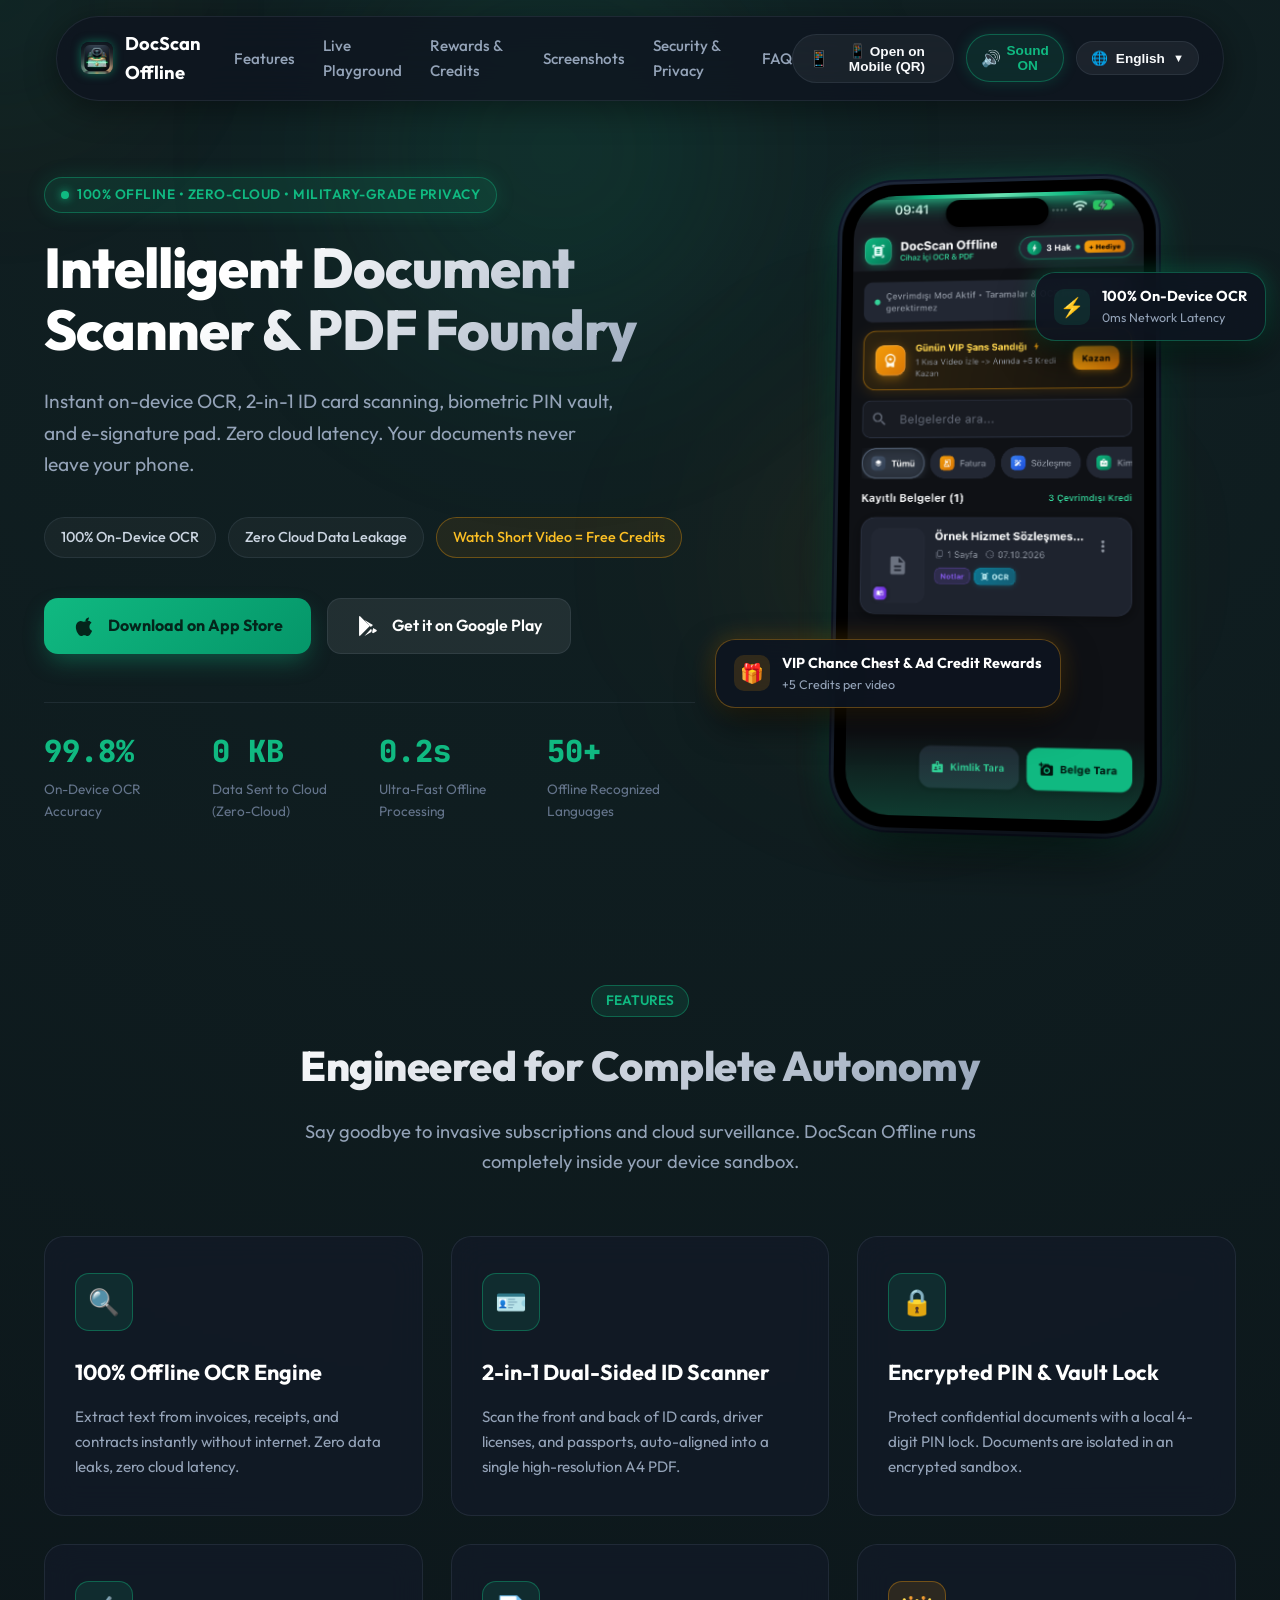
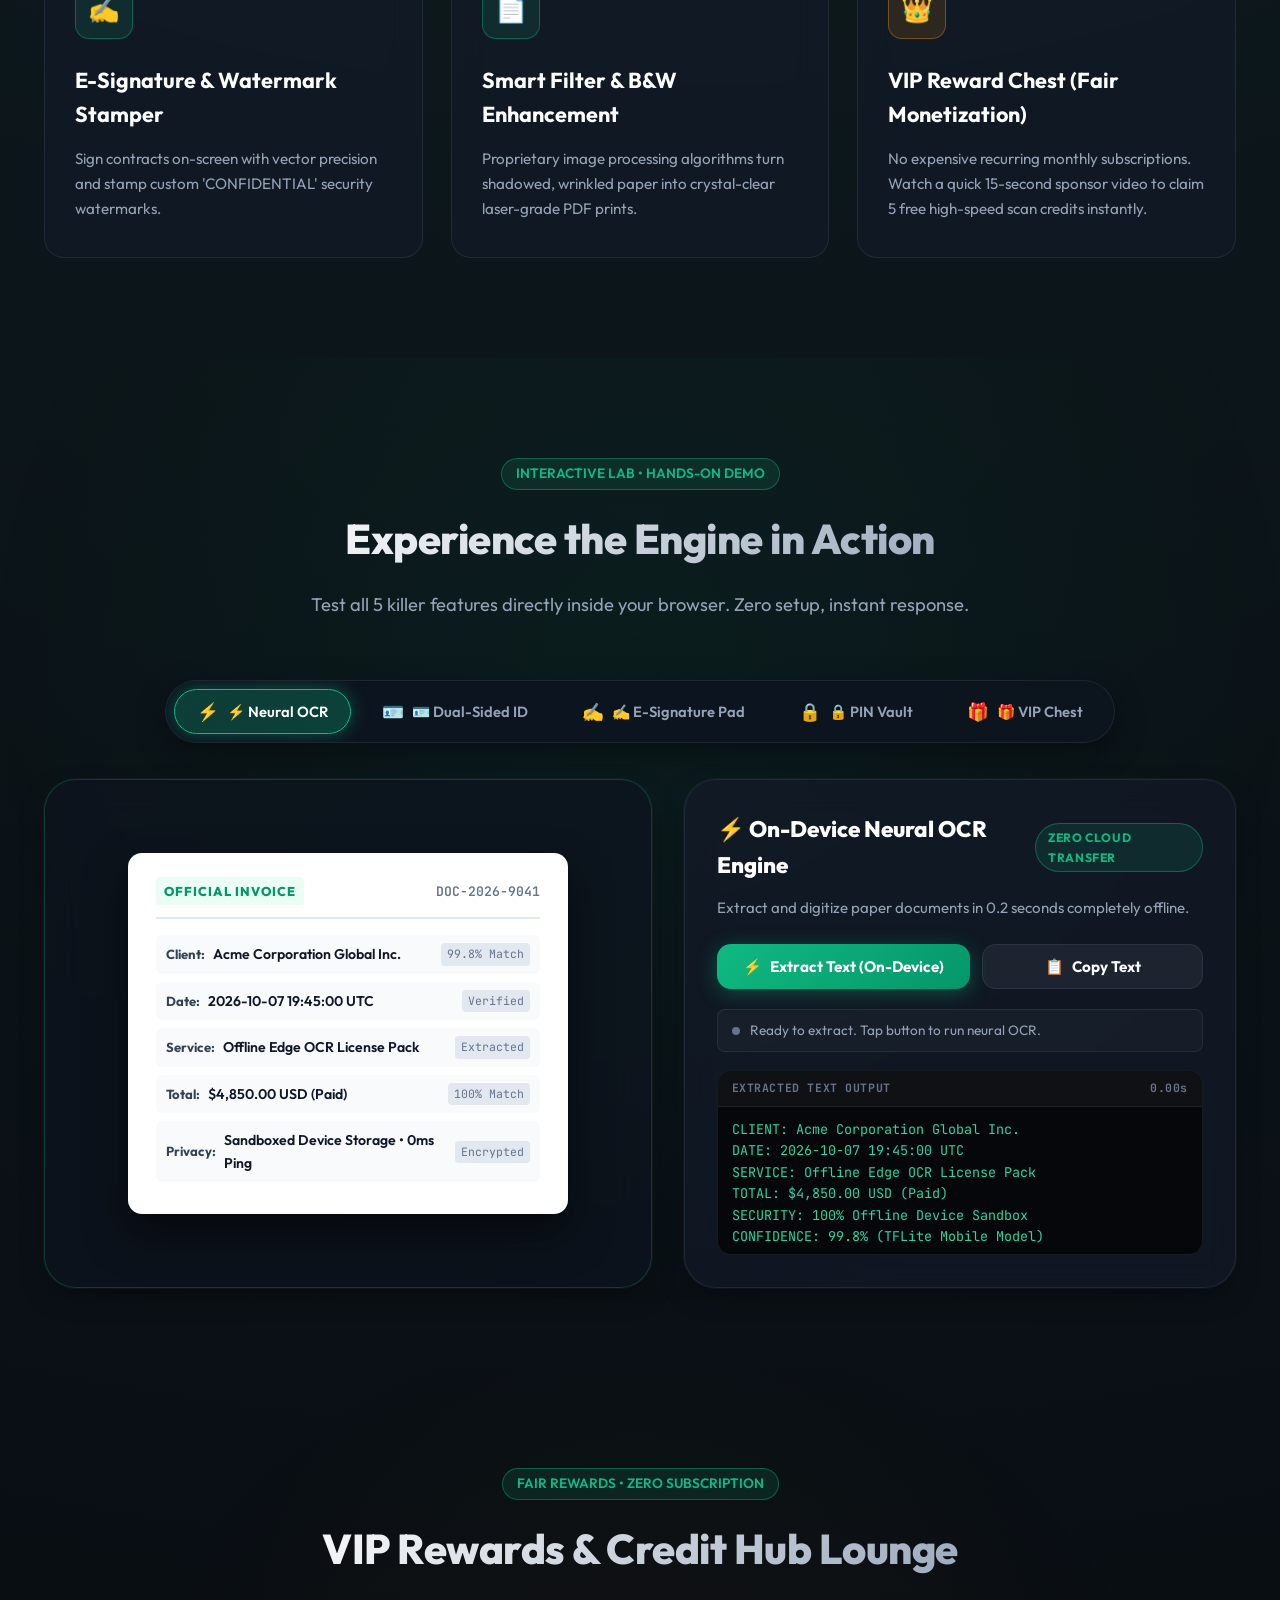
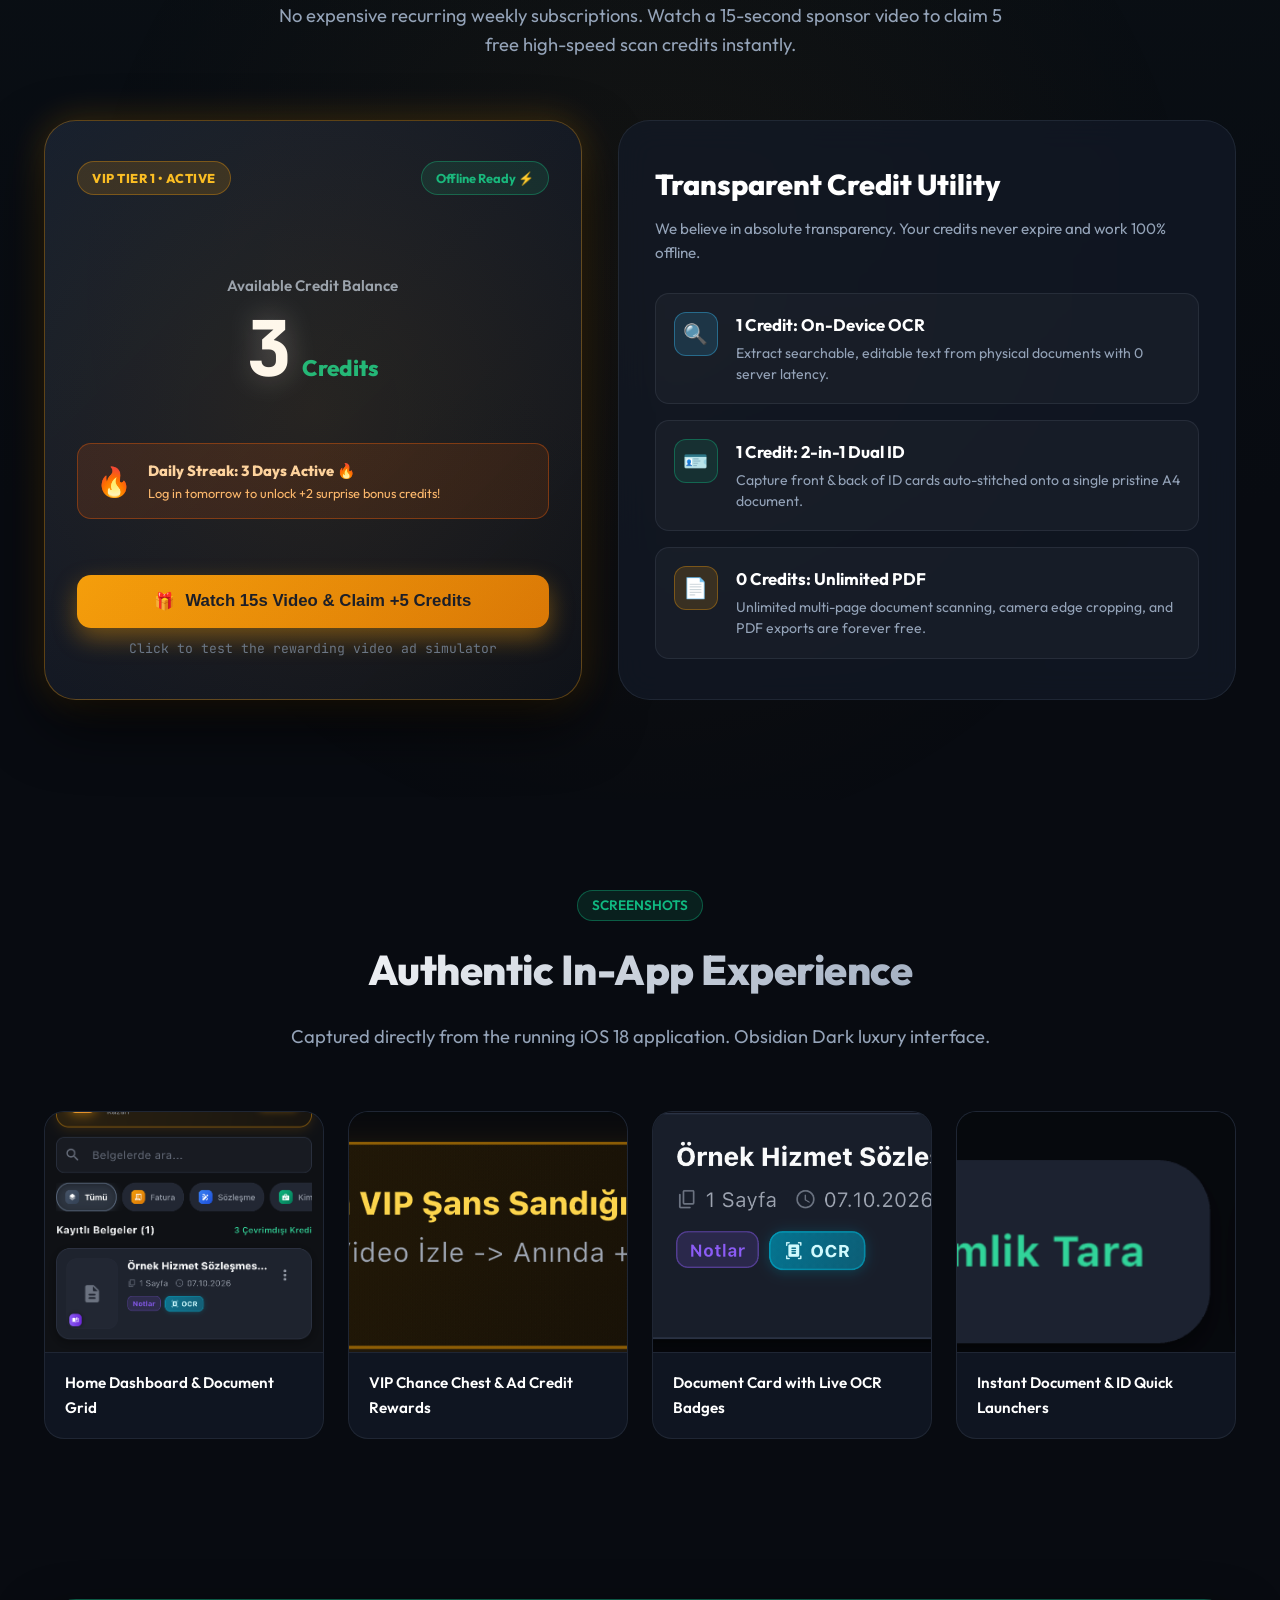
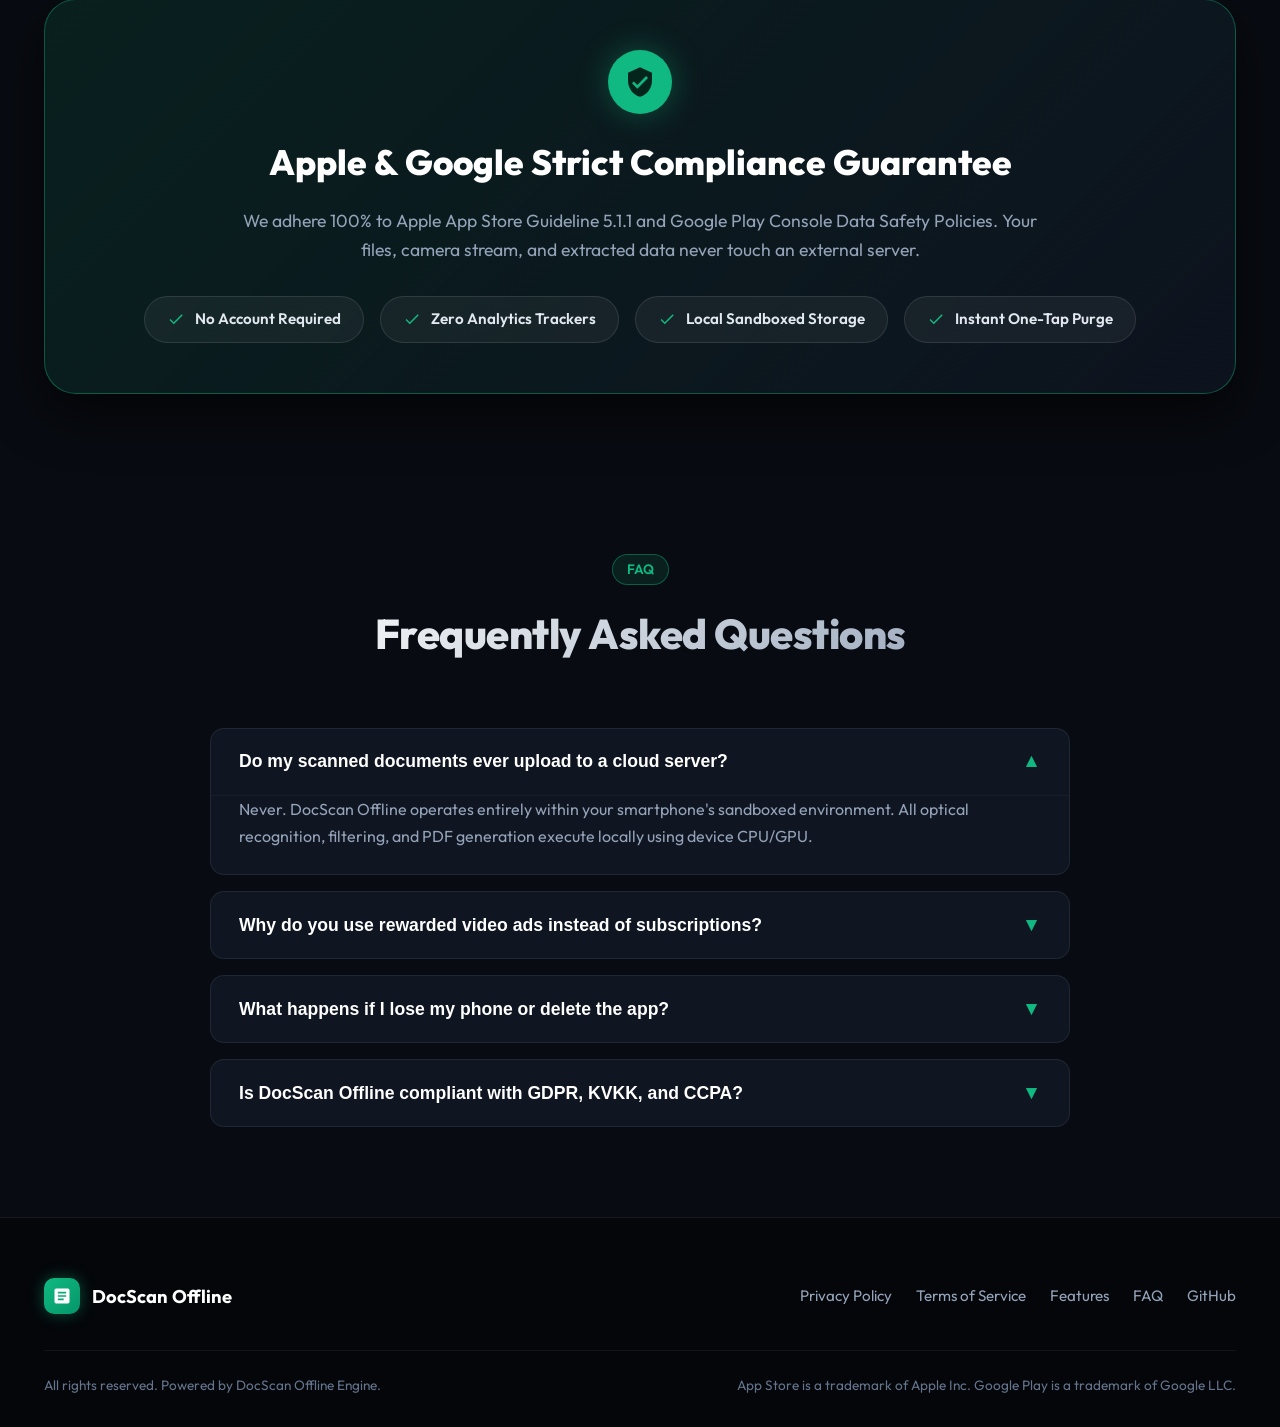
==== commit ef5452f8: "feat: integrate official luxury 3D app icon into navbar and favicon" ====
--- a/index.html
+++ b/index.html
@@ -123,6 +123,10 @@
   <link rel="preconnect" href="https://fonts.gstatic.com" crossorigin>
   <link href="https://fonts.googleapis.com/css2?family=JetBrains+Mono:wght@400;600;700&family=Outfit:wght@300;400;500;600;700;800;900&display=swap" rel="stylesheet">
   
+  <!-- App Icon & Favicon -->
+  <link rel="icon" type="image/png" href="assets/app_icon.png">
+  <link rel="apple-touch-icon" href="assets/app_icon.png">
+
   <link rel="stylesheet" href="css/style.css">
 </head>
 <body>
@@ -143,9 +147,7 @@
   <header class="navbar">
     <div class="nav-container">
       <a href="index.html" class="nav-logo">
-        <div class="nav-logo-icon">
-          <svg viewBox="0 0 24 24"><path d="M19 3H5c-1.1 0-2 .9-2 2v14c0 1.1.9 2 2 2h14c1.1 0 2-.9 2-2V5c0-1.1-.9-2-2-2zm-5 14H7v-2h7v2zm3-4H7v-2h10v2zm0-4H7V7h10v2z"/></svg>
-        </div>
+        <img src="assets/app_icon.png" alt="DocScan Icon" style="width: 32px; height: 32px; border-radius: 8px; box-shadow: 0 0 10px rgba(16,185,129,0.5); object-fit: cover;" />
         <span>DocScan Offline</span>
       </a>
 
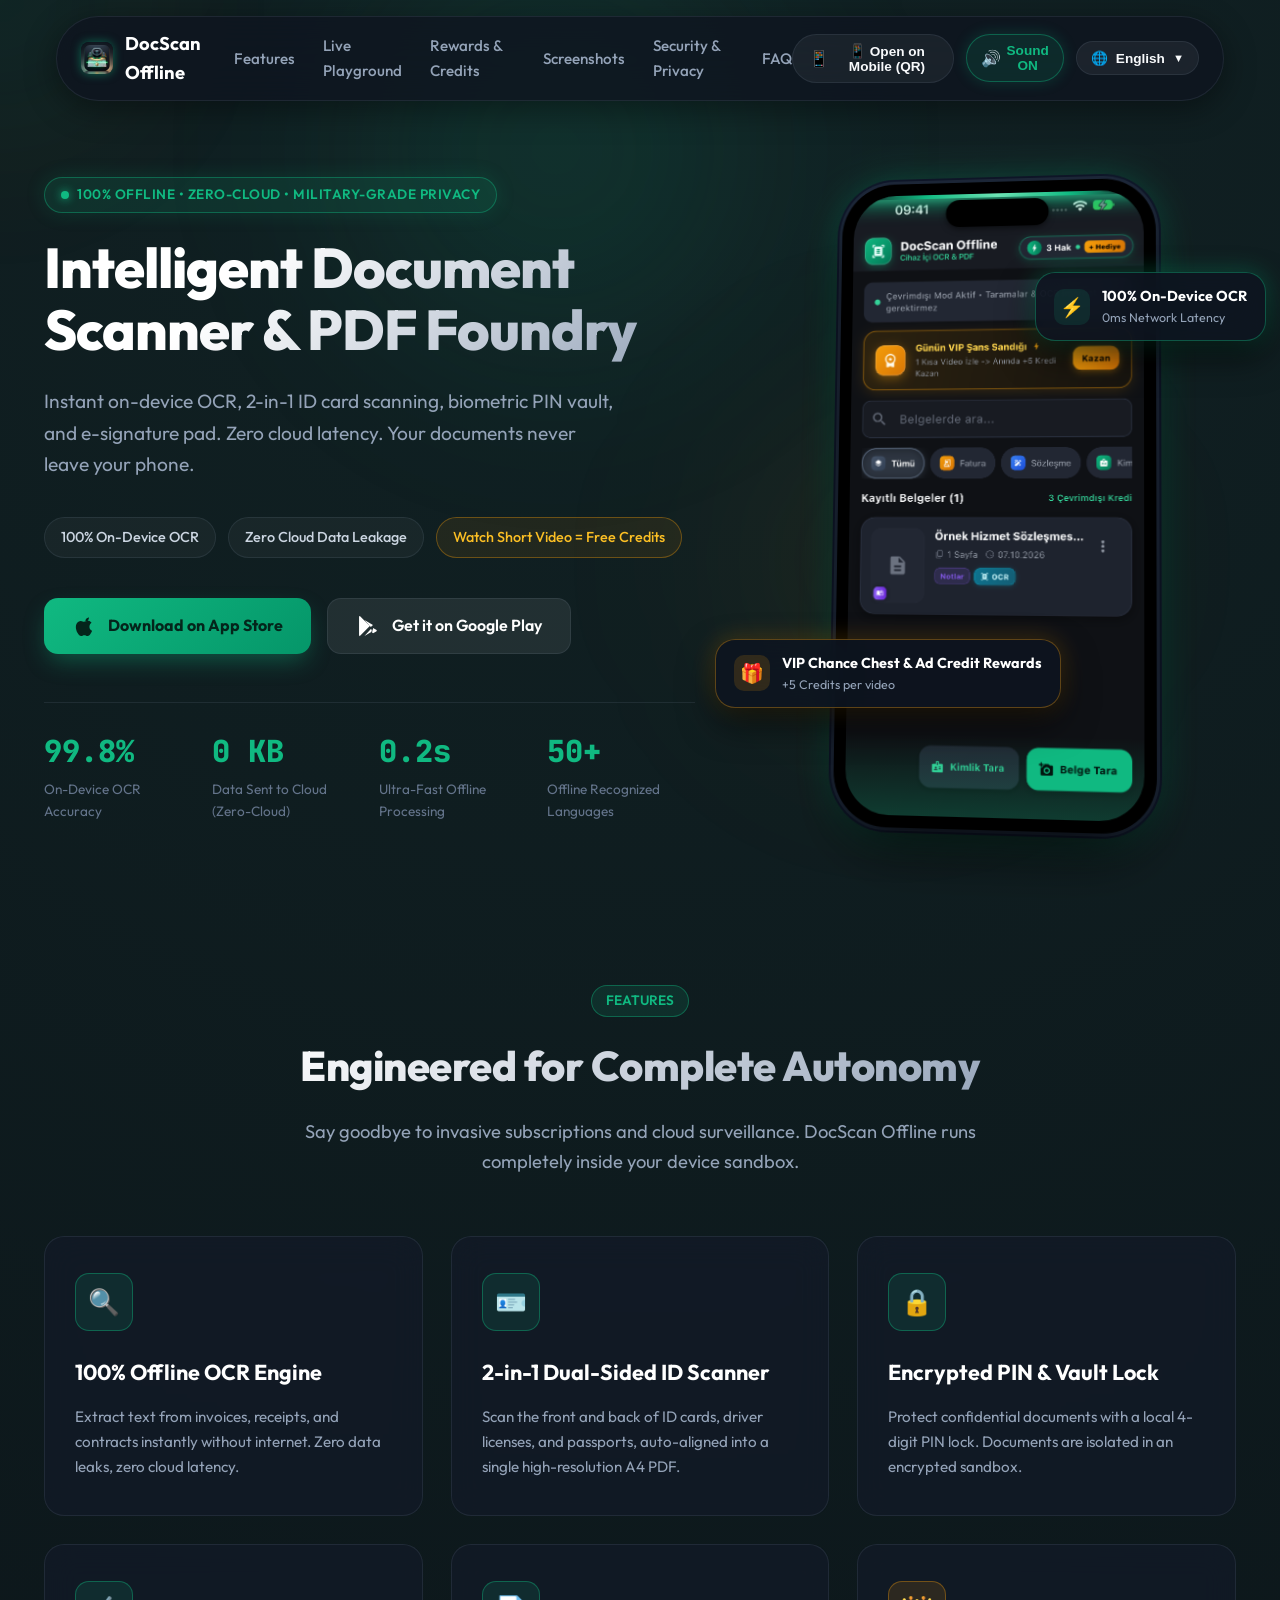
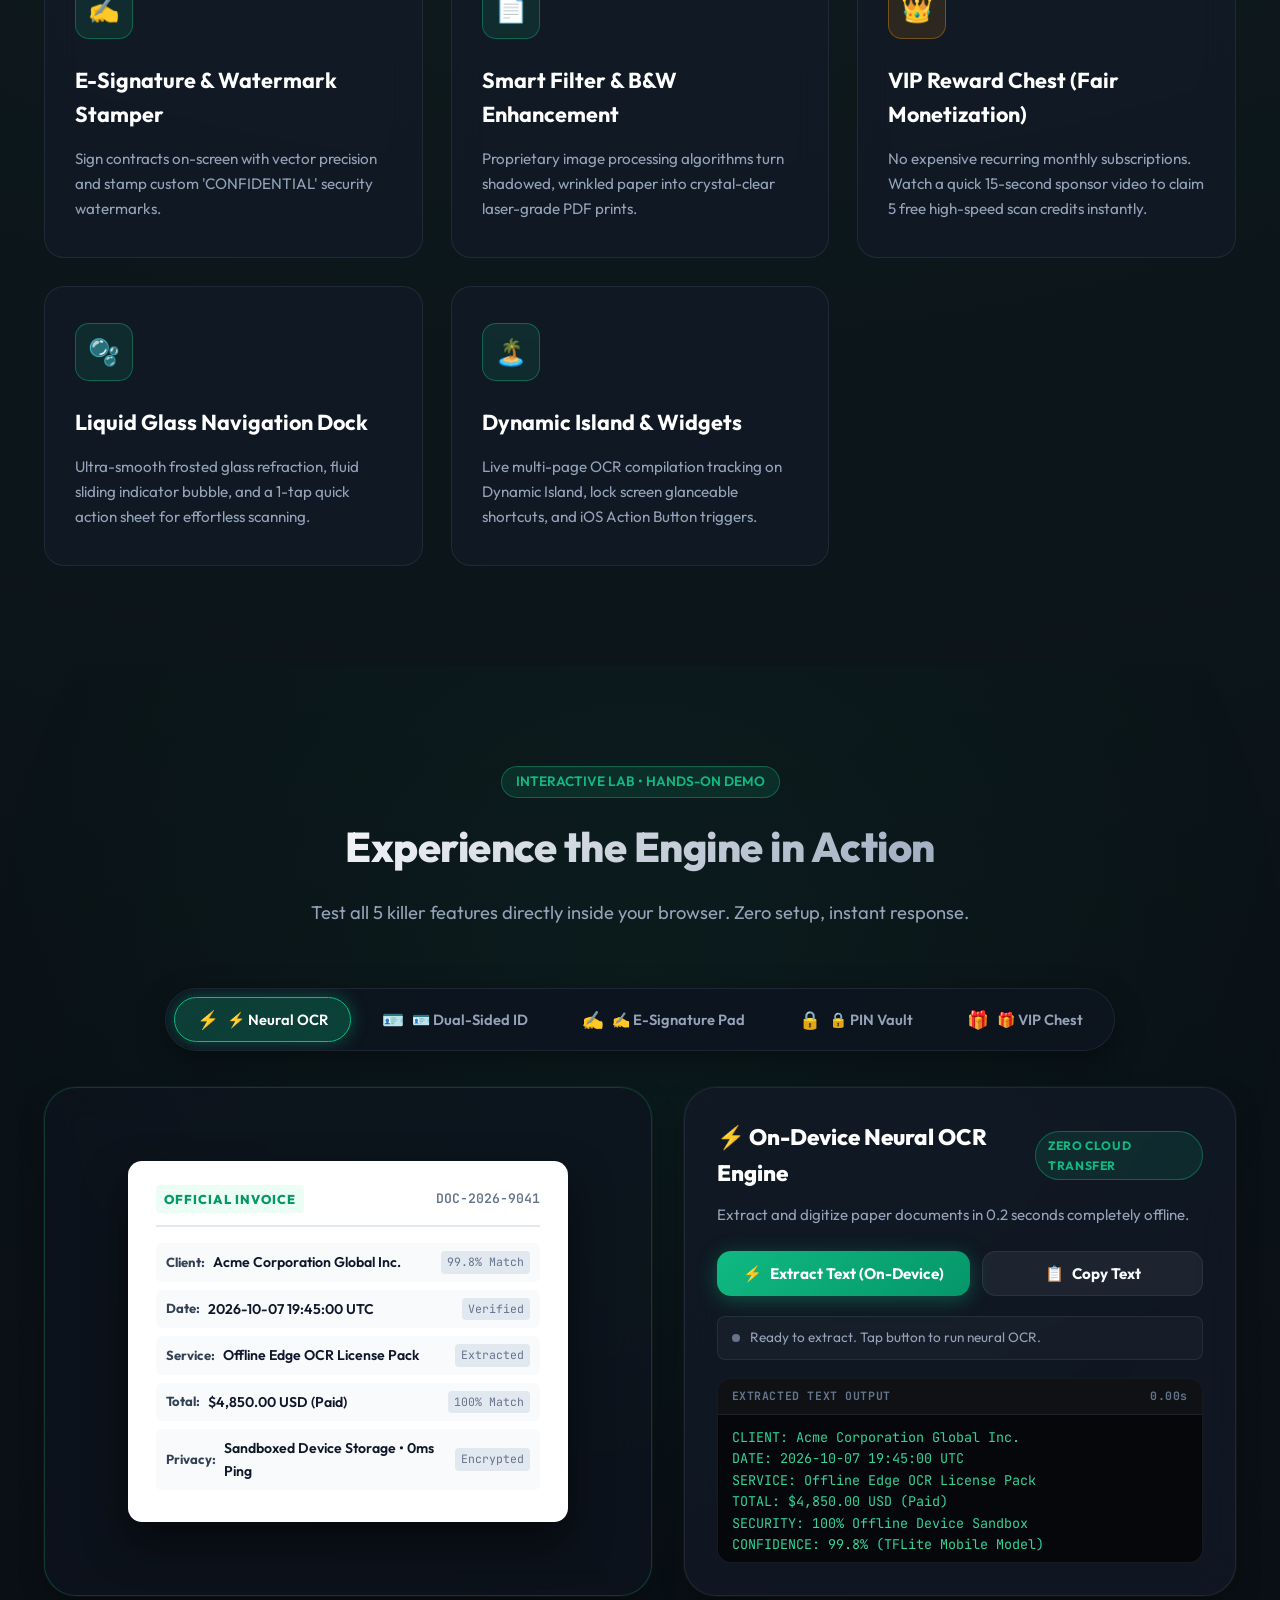
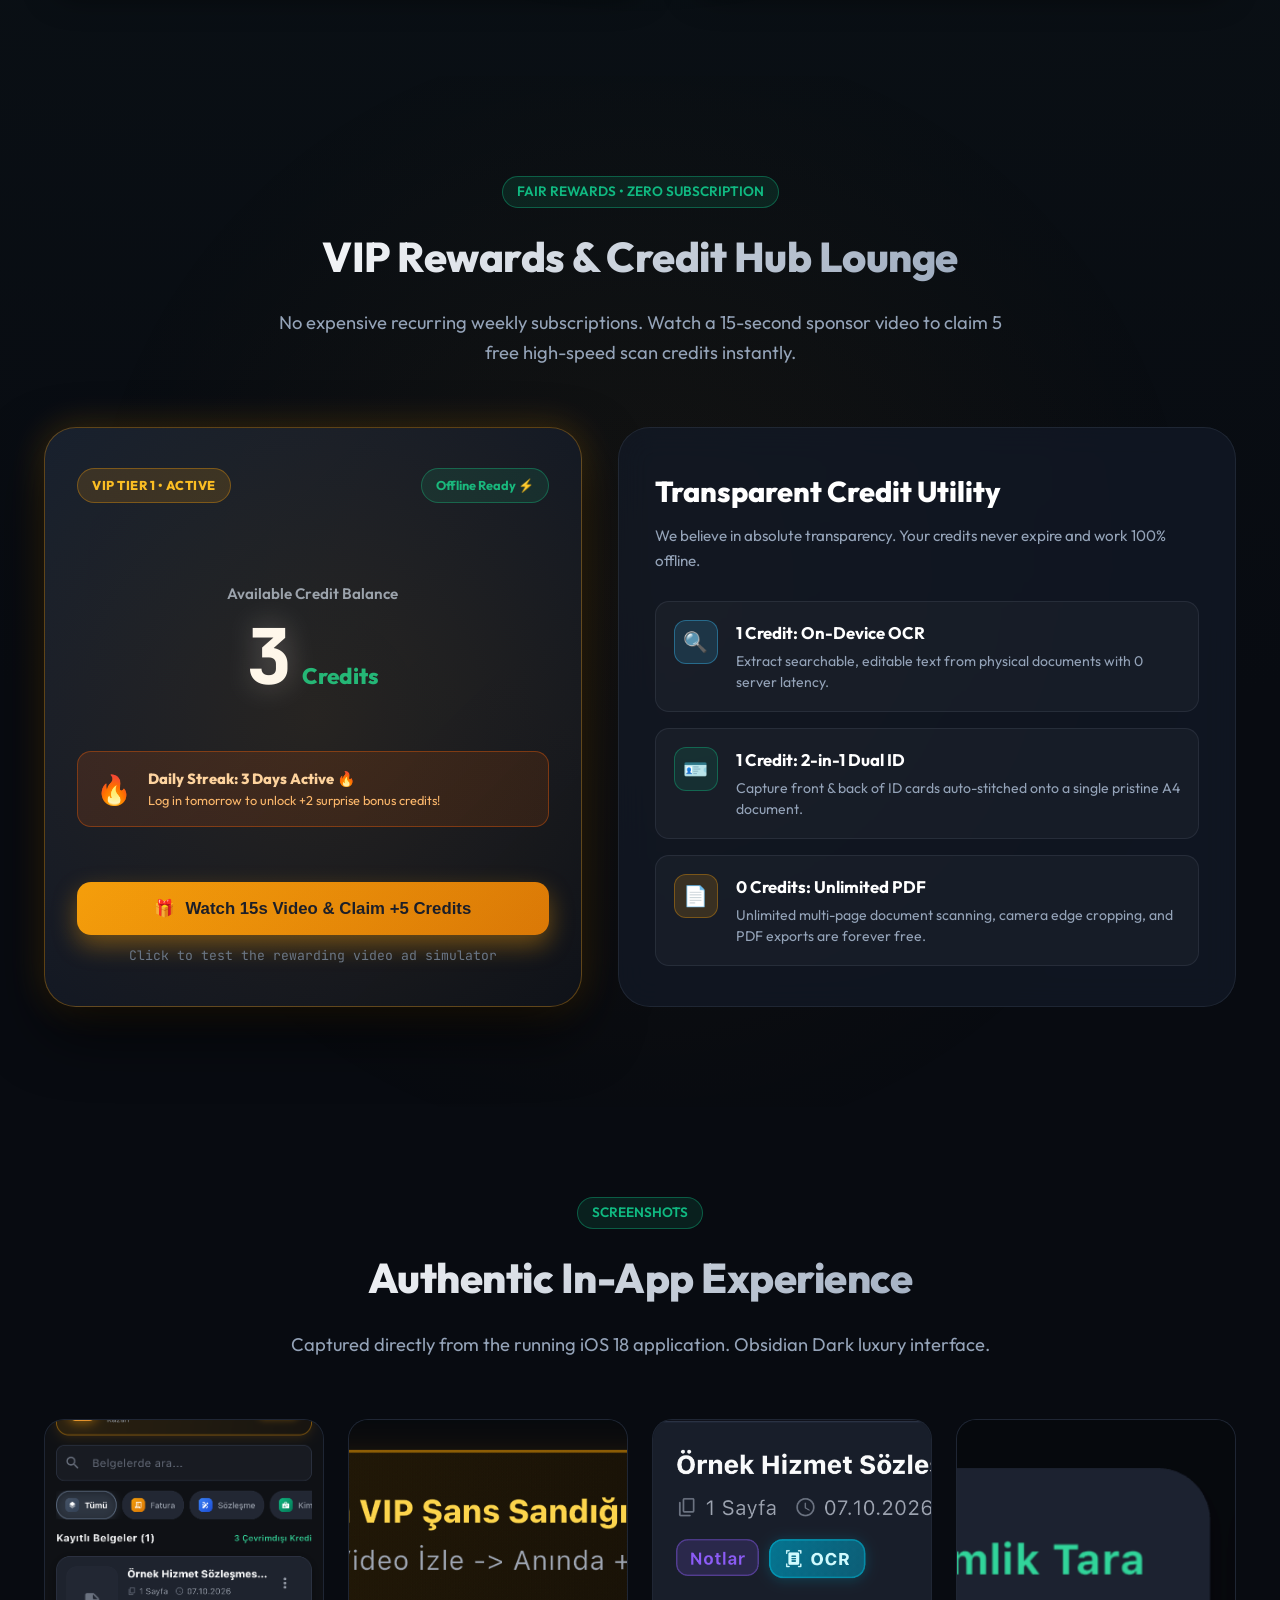
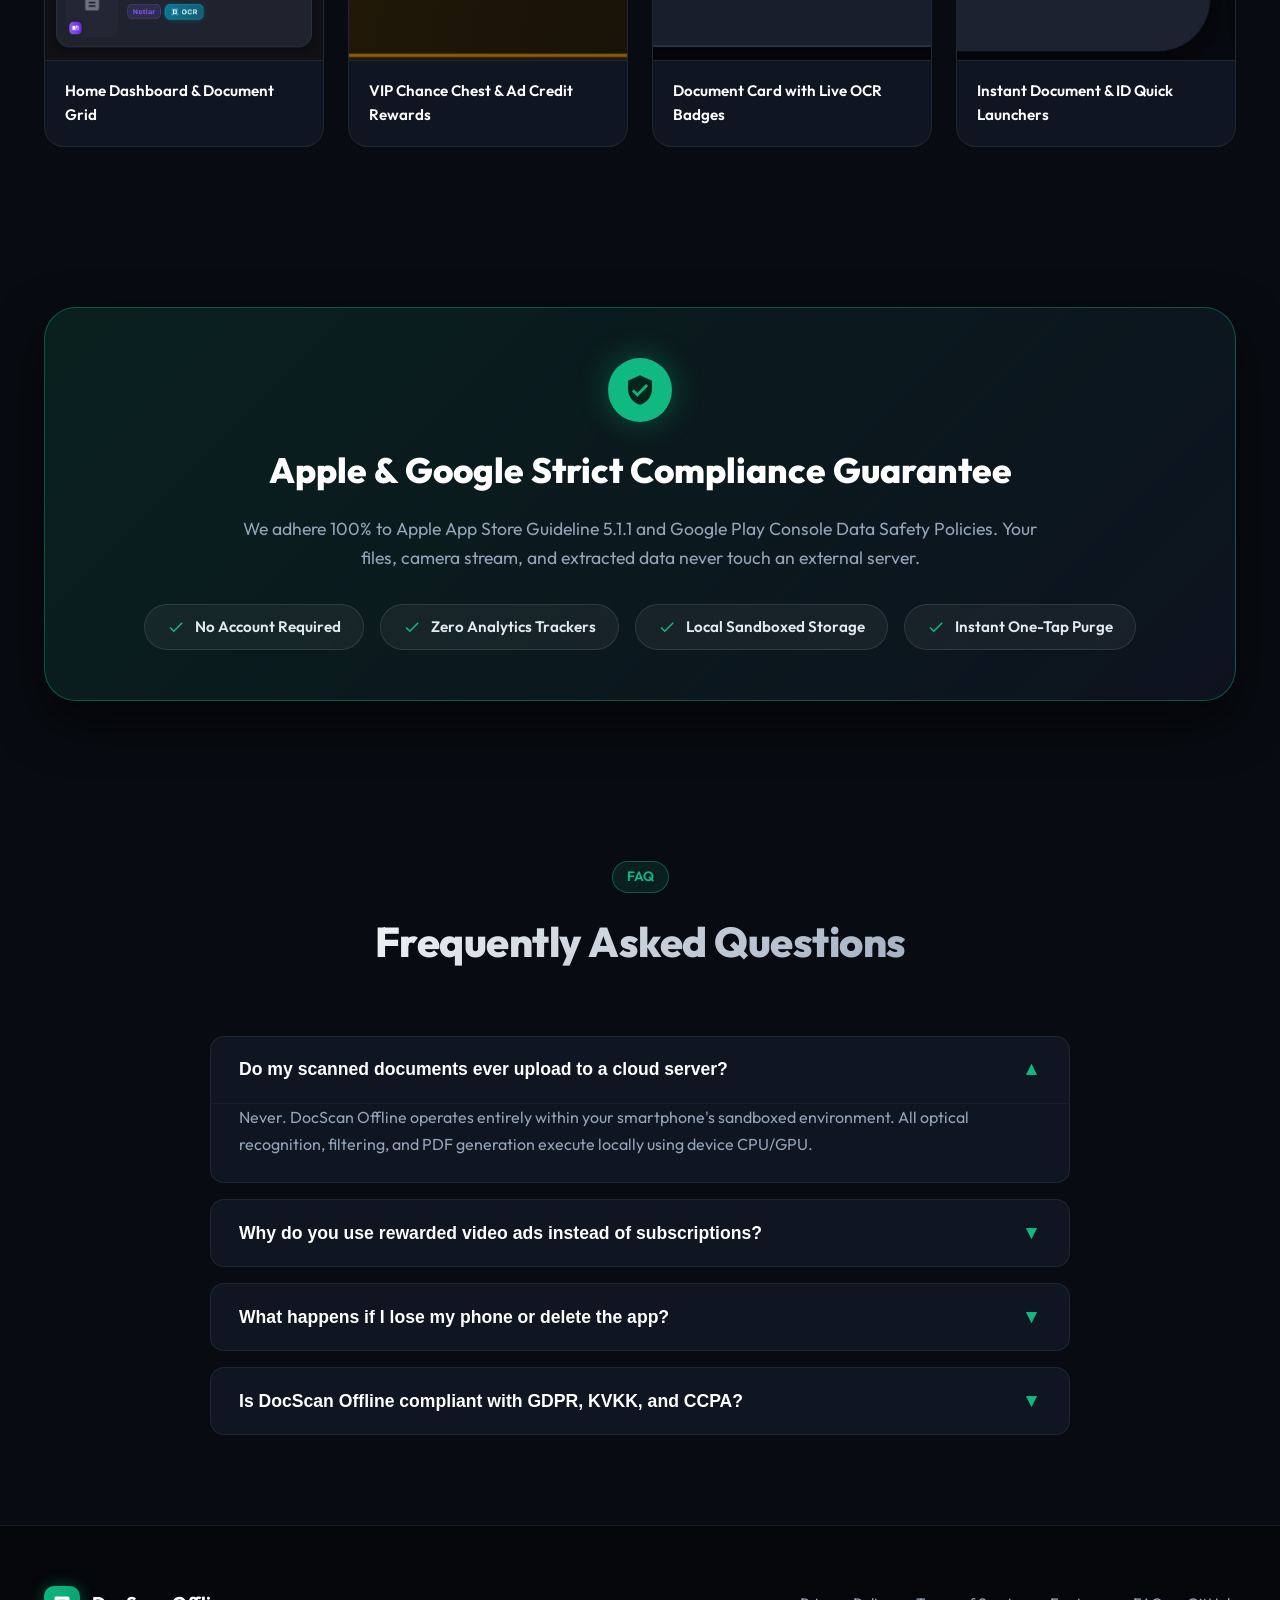
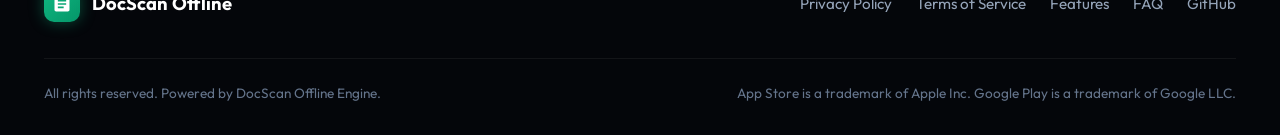
==== commit 3f632b1e: "feat: showcase liquid glass navigation dock and ecosystem widgets on landing page" ====
--- a/index.html
+++ b/index.html
@@ -340,6 +340,20 @@
           <h3 data-i18n="f6_title">VIP Reward Chest (Fair Monetization)</h3>
           <p data-i18n="f6_desc">No expensive recurring monthly subscriptions. Watch a quick 15-second sponsor video to claim 5 free high-speed scan credits instantly.</p>
         </div>
+
+        <!-- Feature 7: Liquid Glass Dock -->
+        <div class="feature-card">
+          <div class="feature-icon-box">🫧</div>
+          <h3 data-i18n="f7_title">Liquid Glass Navigation Dock</h3>
+          <p data-i18n="f7_desc">Ultra-smooth frosted glass refraction, fluid sliding indicator bubble, and a 1-tap quick action sheet for effortless scanning.</p>
+        </div>
+
+        <!-- Feature 8: Dynamic Island & Widgets -->
+        <div class="feature-card">
+          <div class="feature-icon-box">🏝️</div>
+          <h3 data-i18n="f8_title">Dynamic Island & Widgets</h3>
+          <p data-i18n="f8_desc">Live multi-page OCR compilation tracking on Dynamic Island, lock screen glanceable shortcuts, and iOS Action Button triggers.</p>
+        </div>
       </div>
     </div>
   </section>
